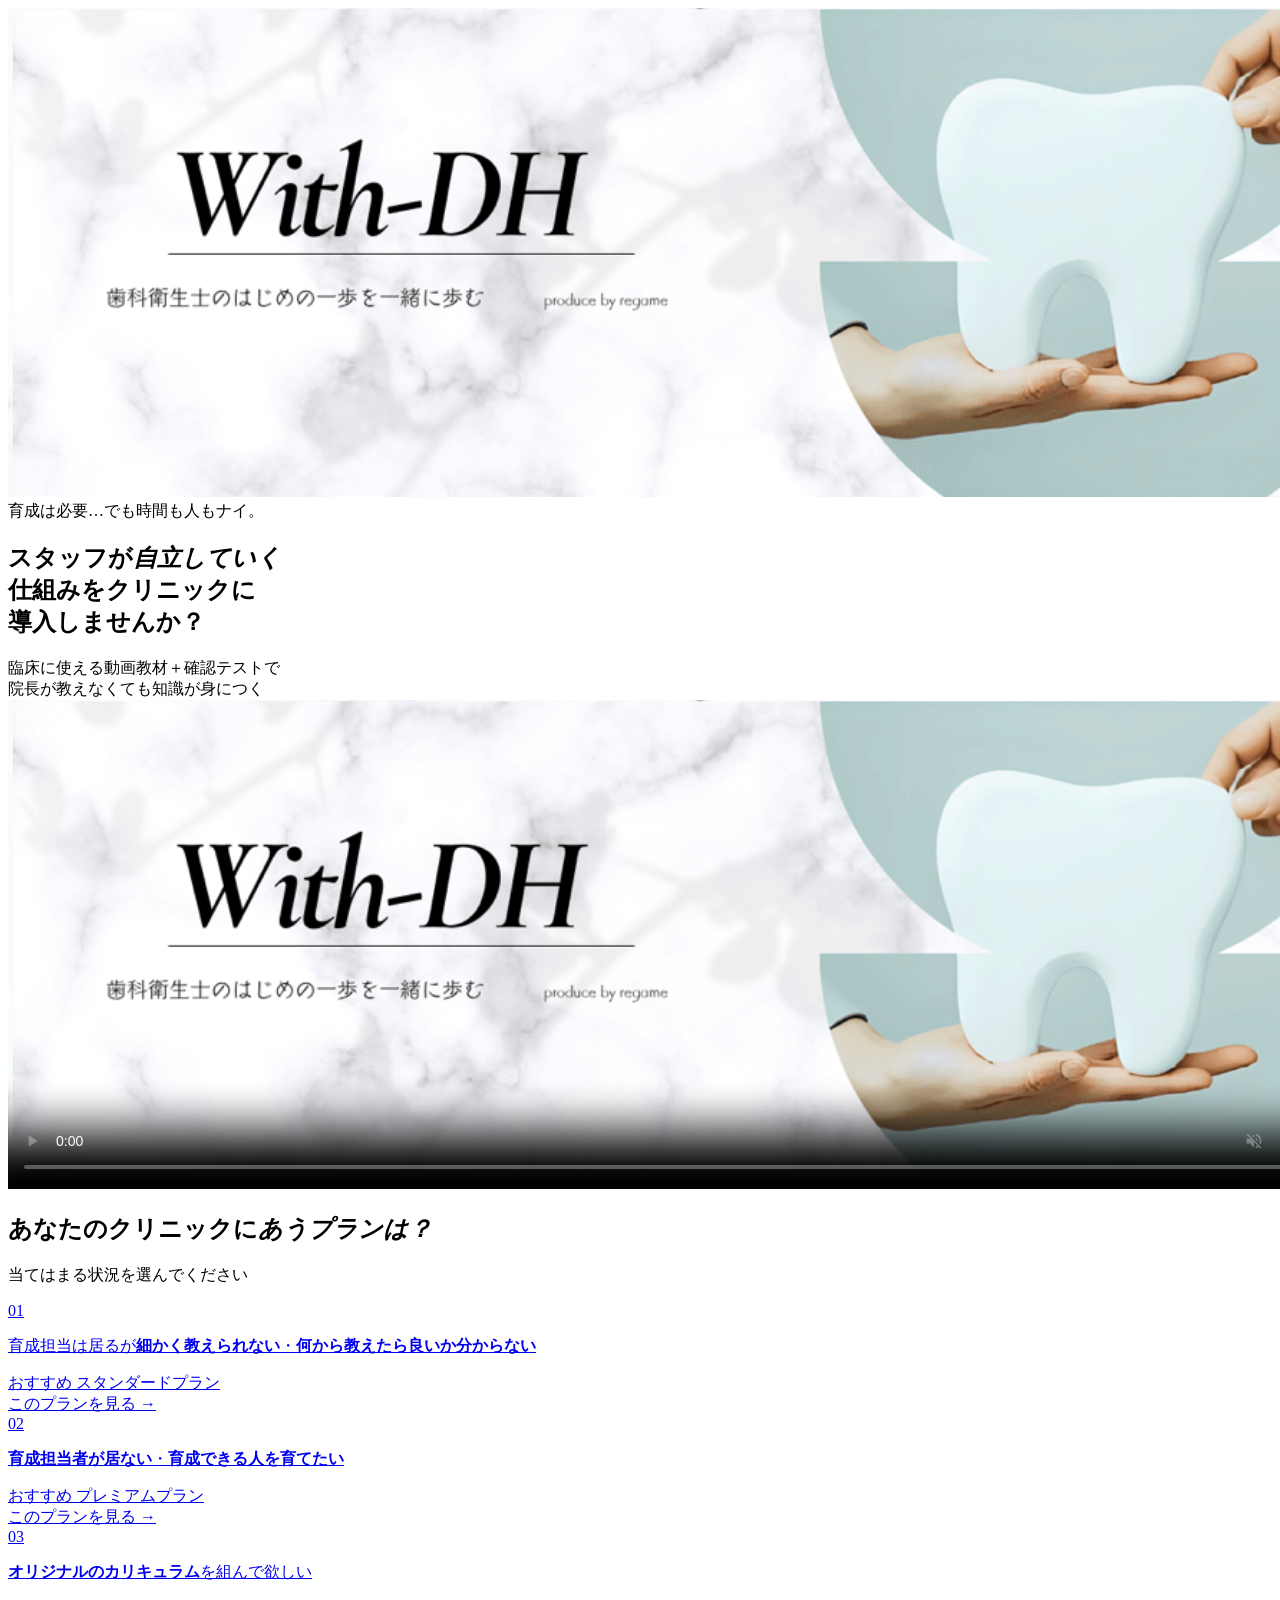
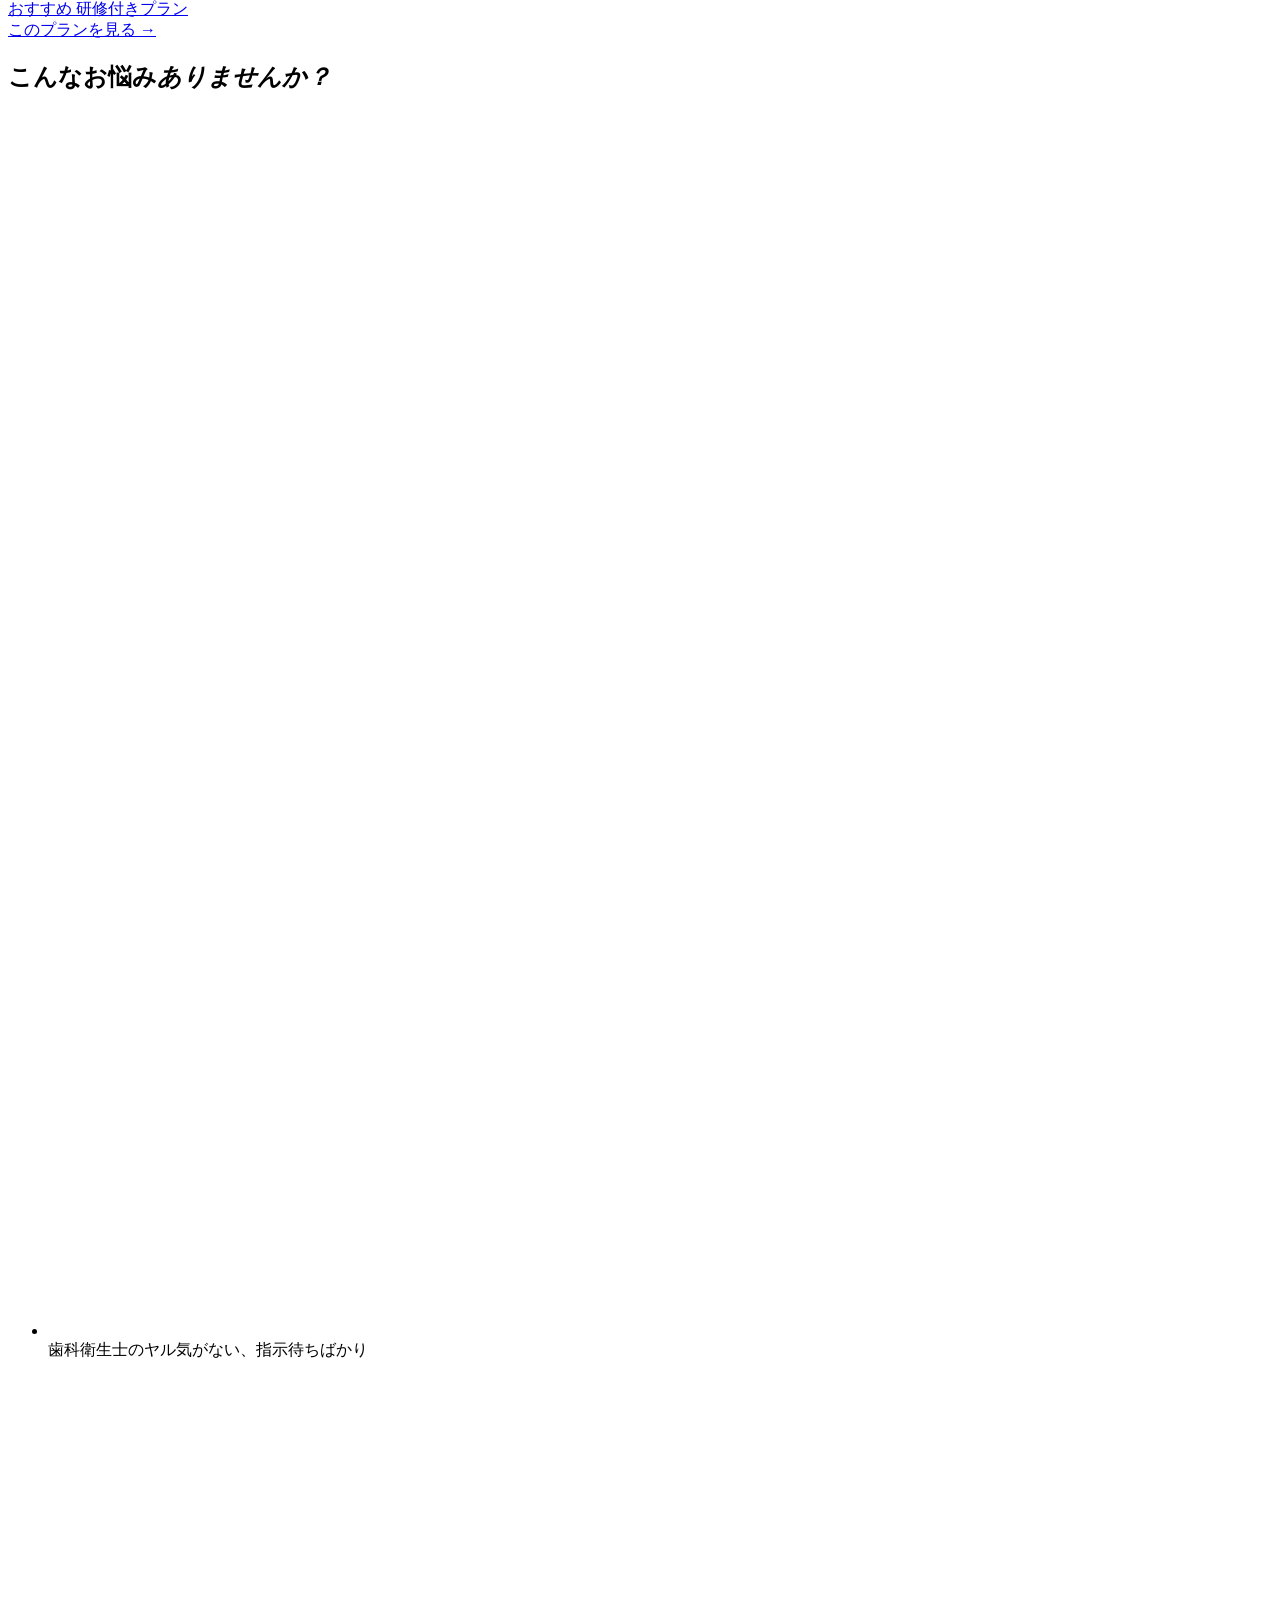
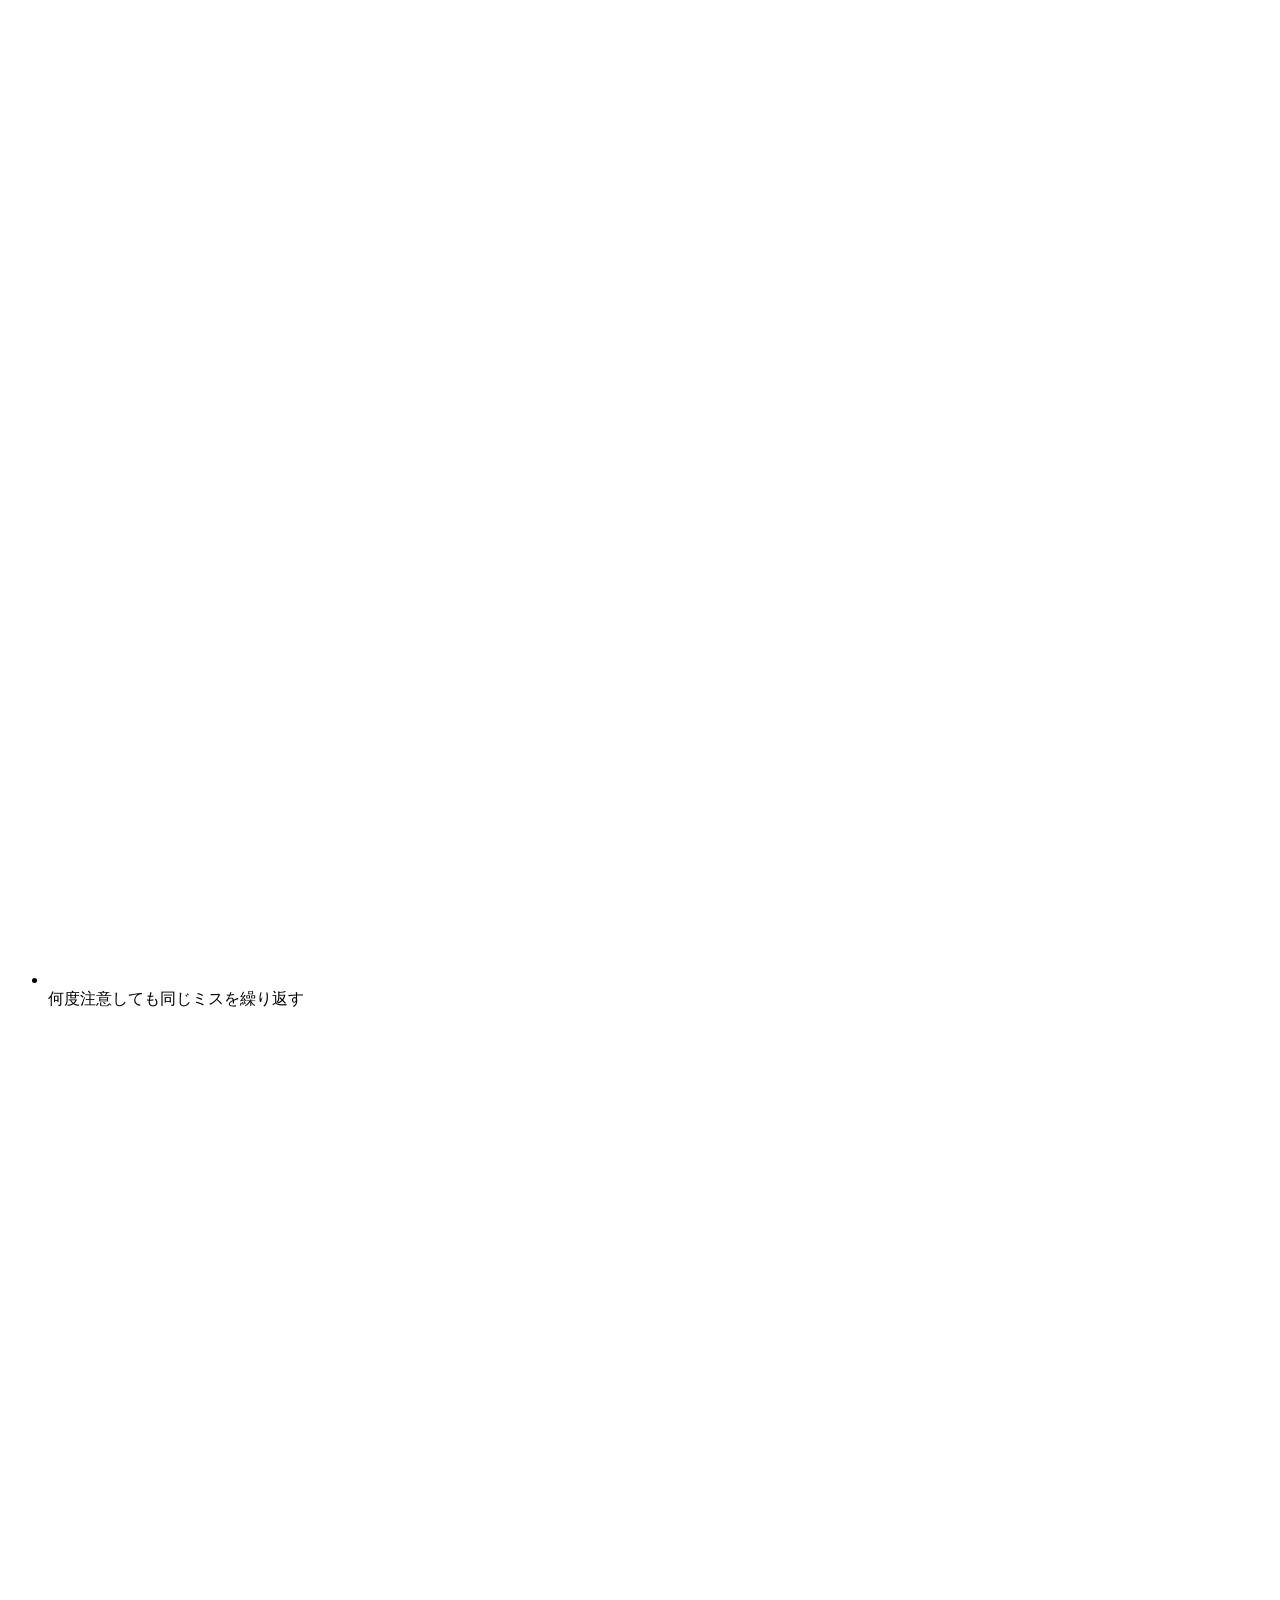
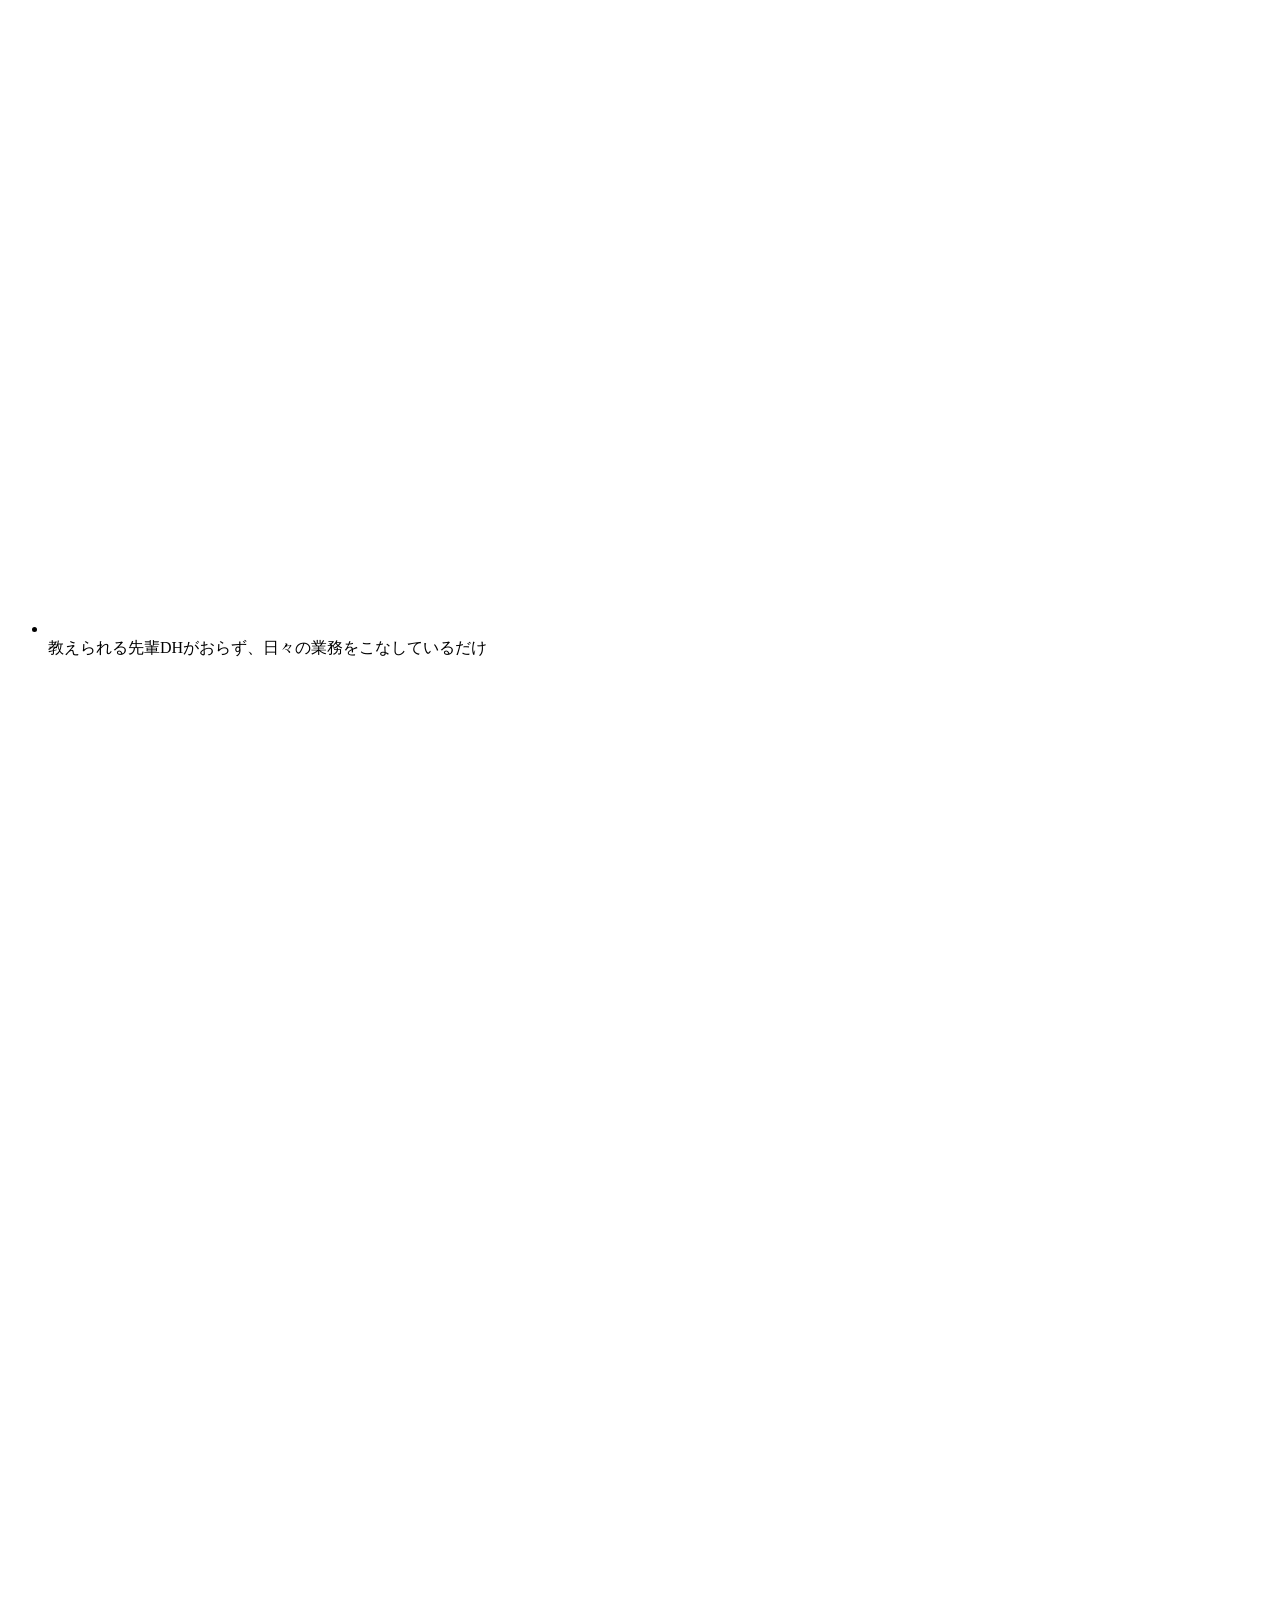
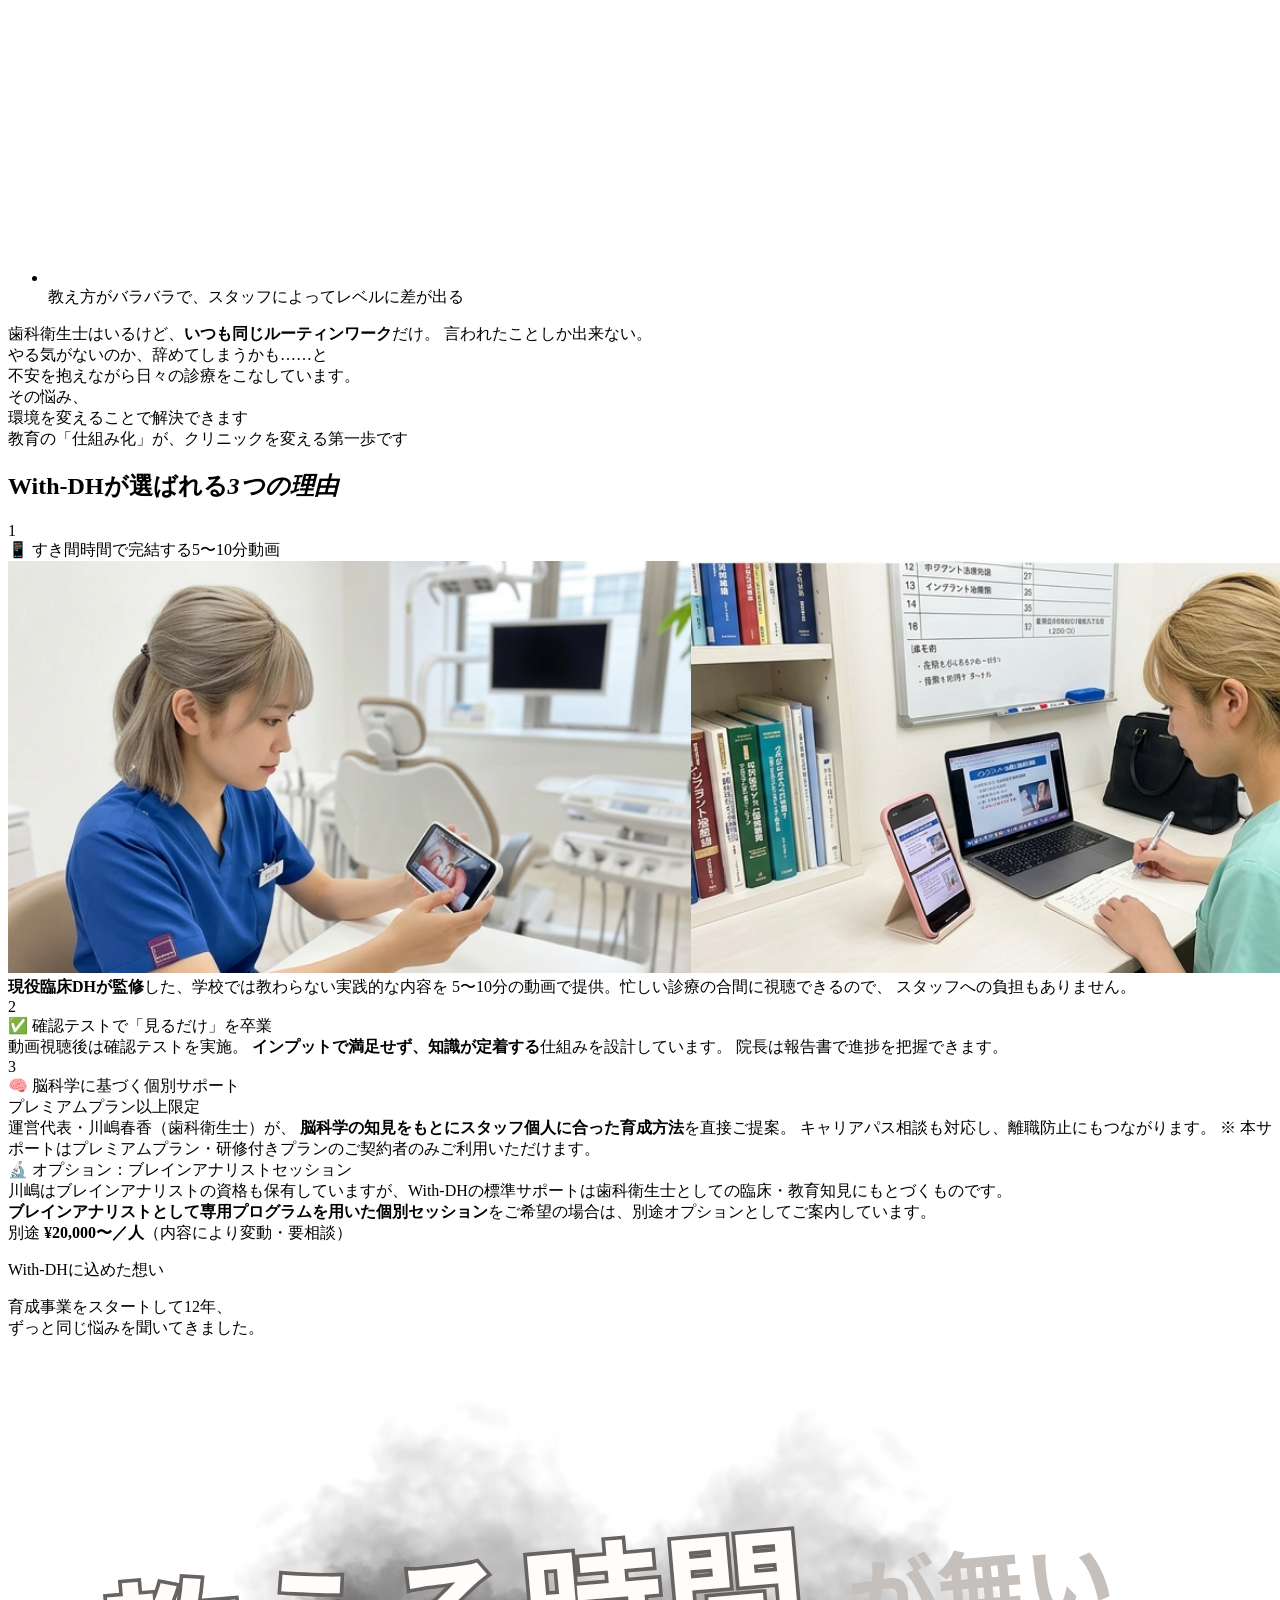
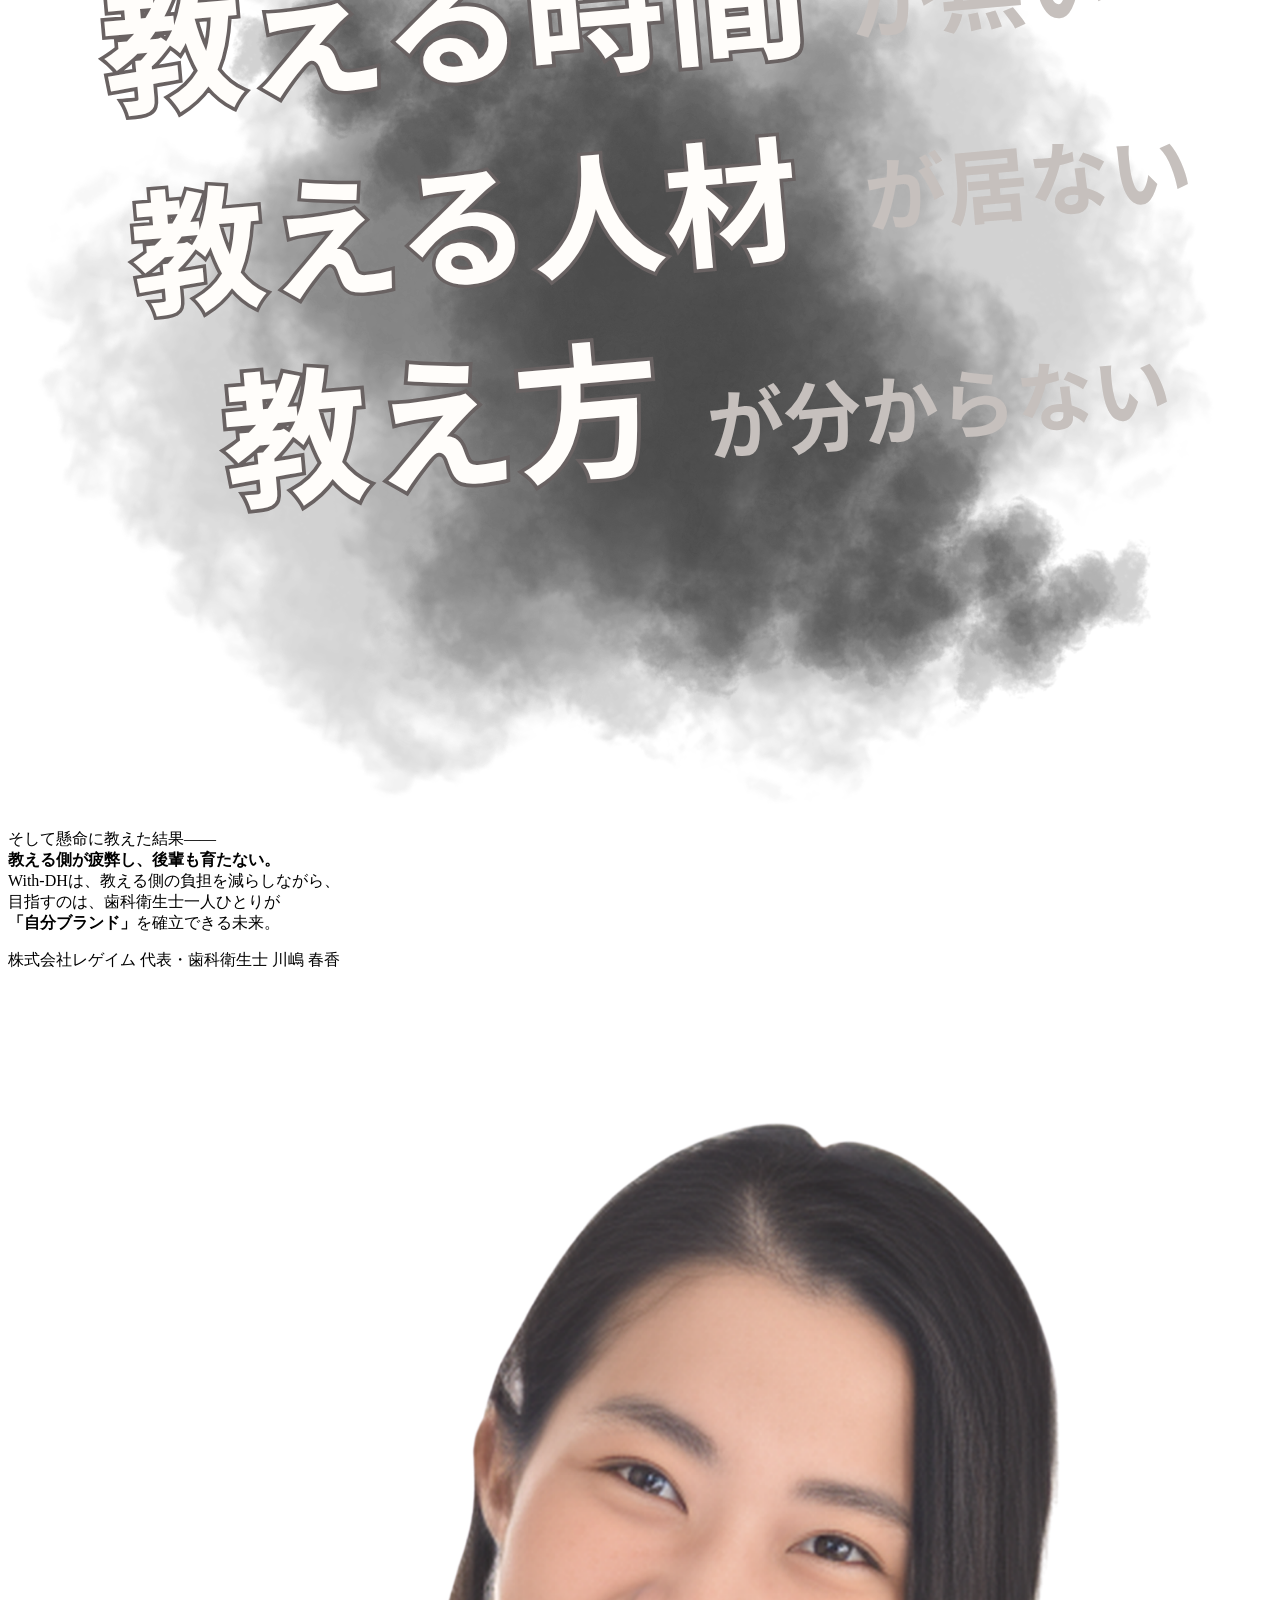
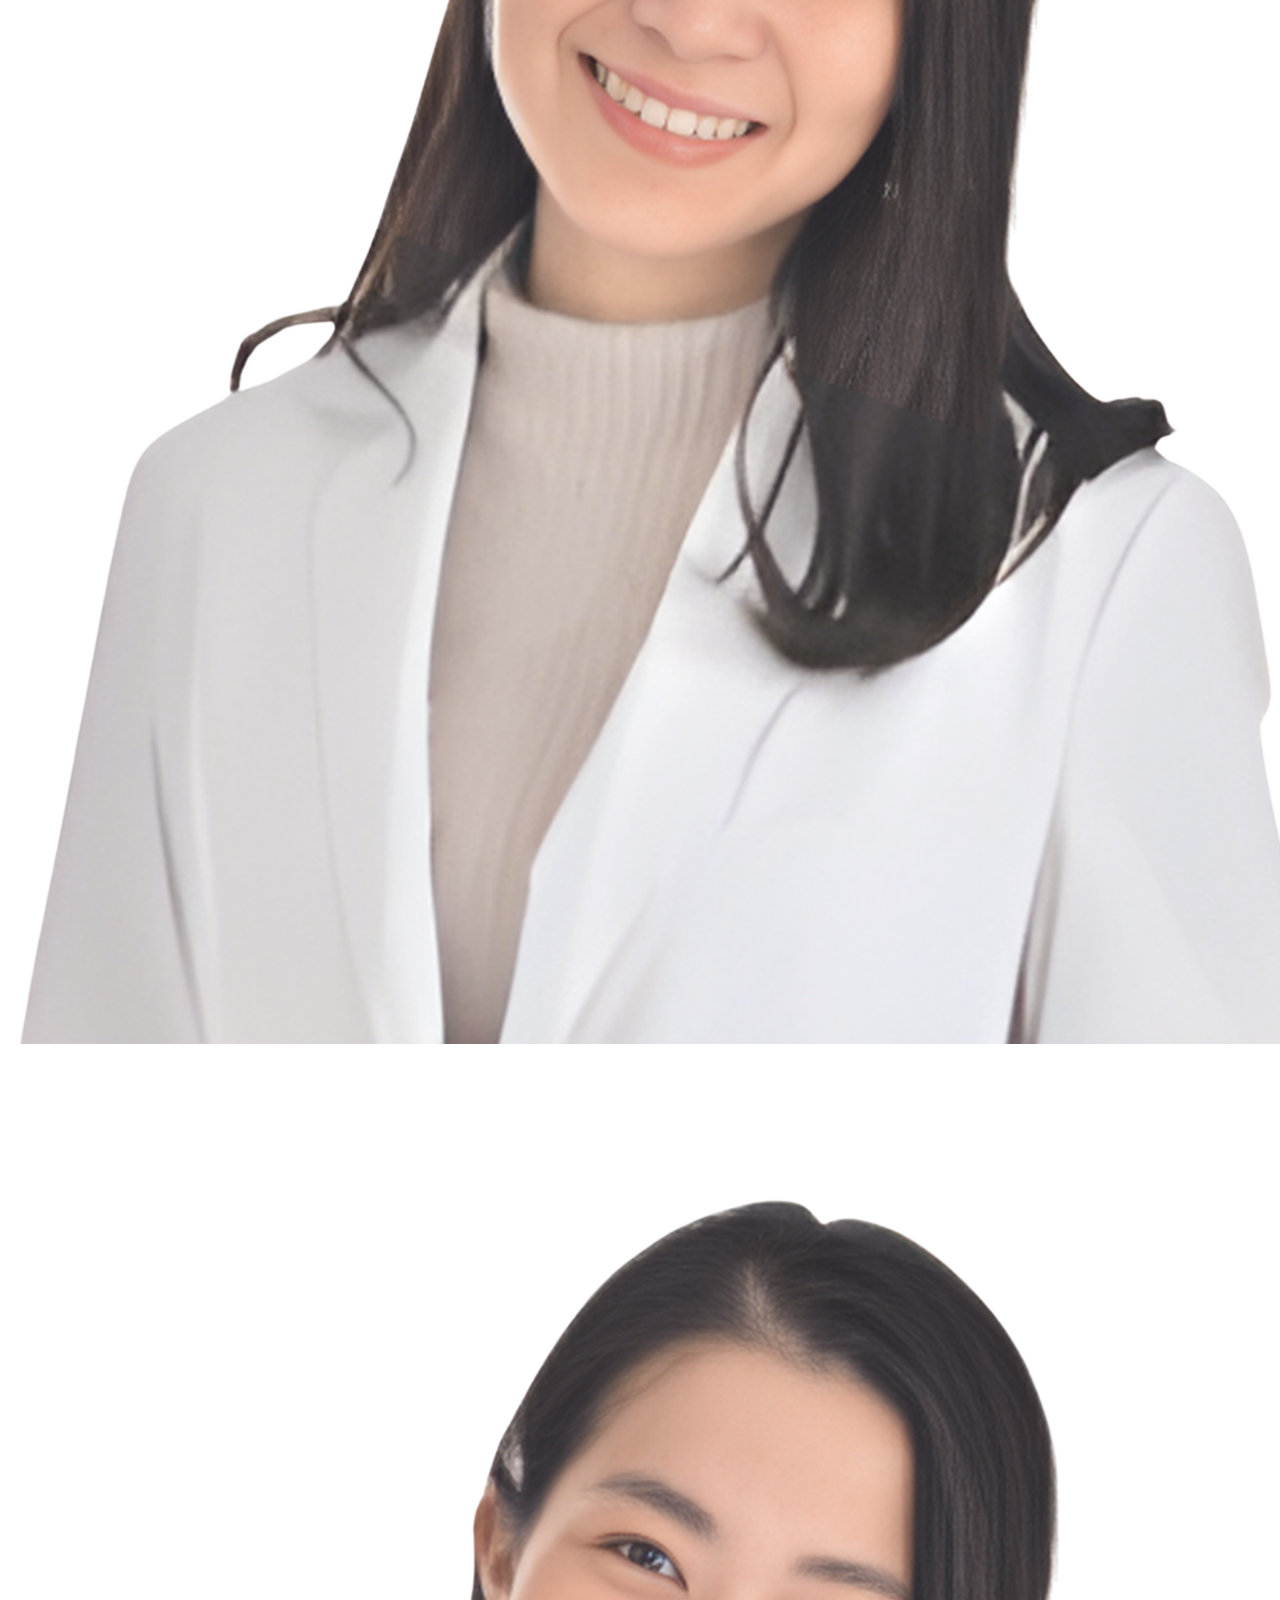
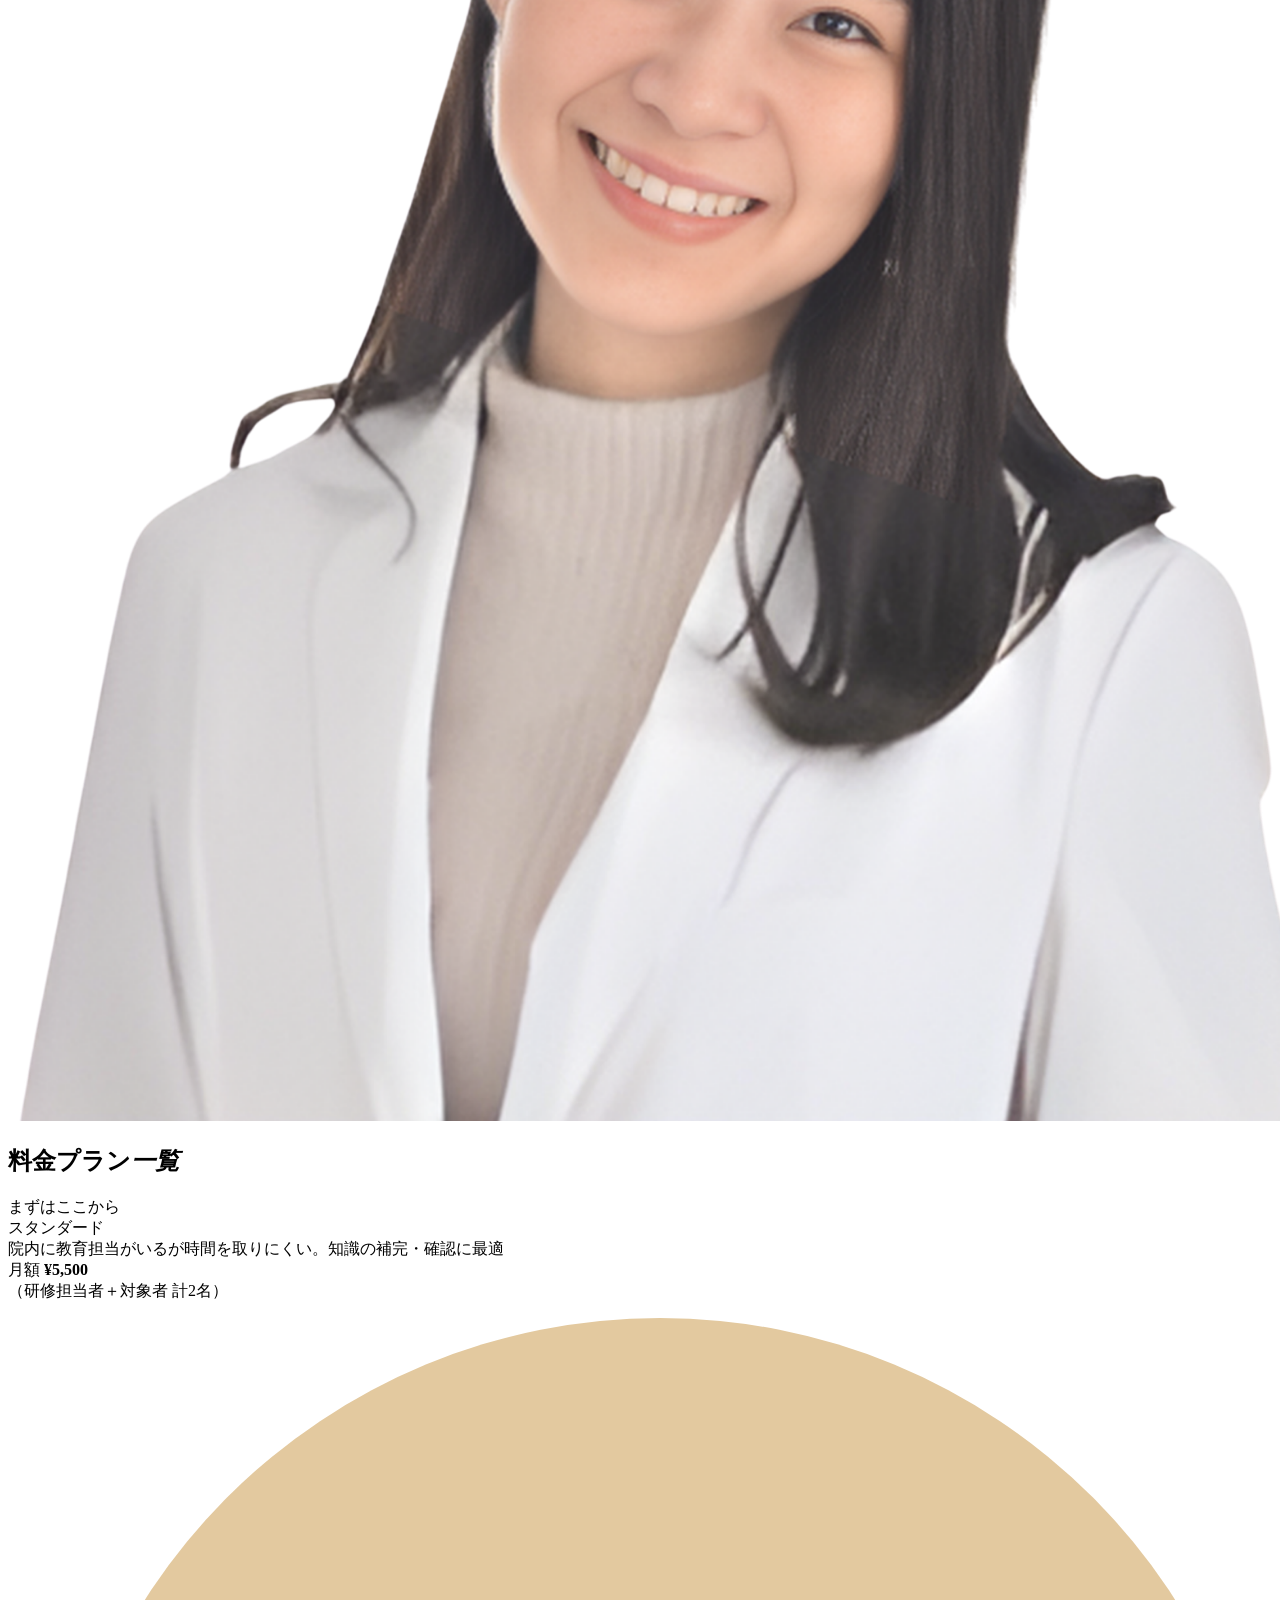
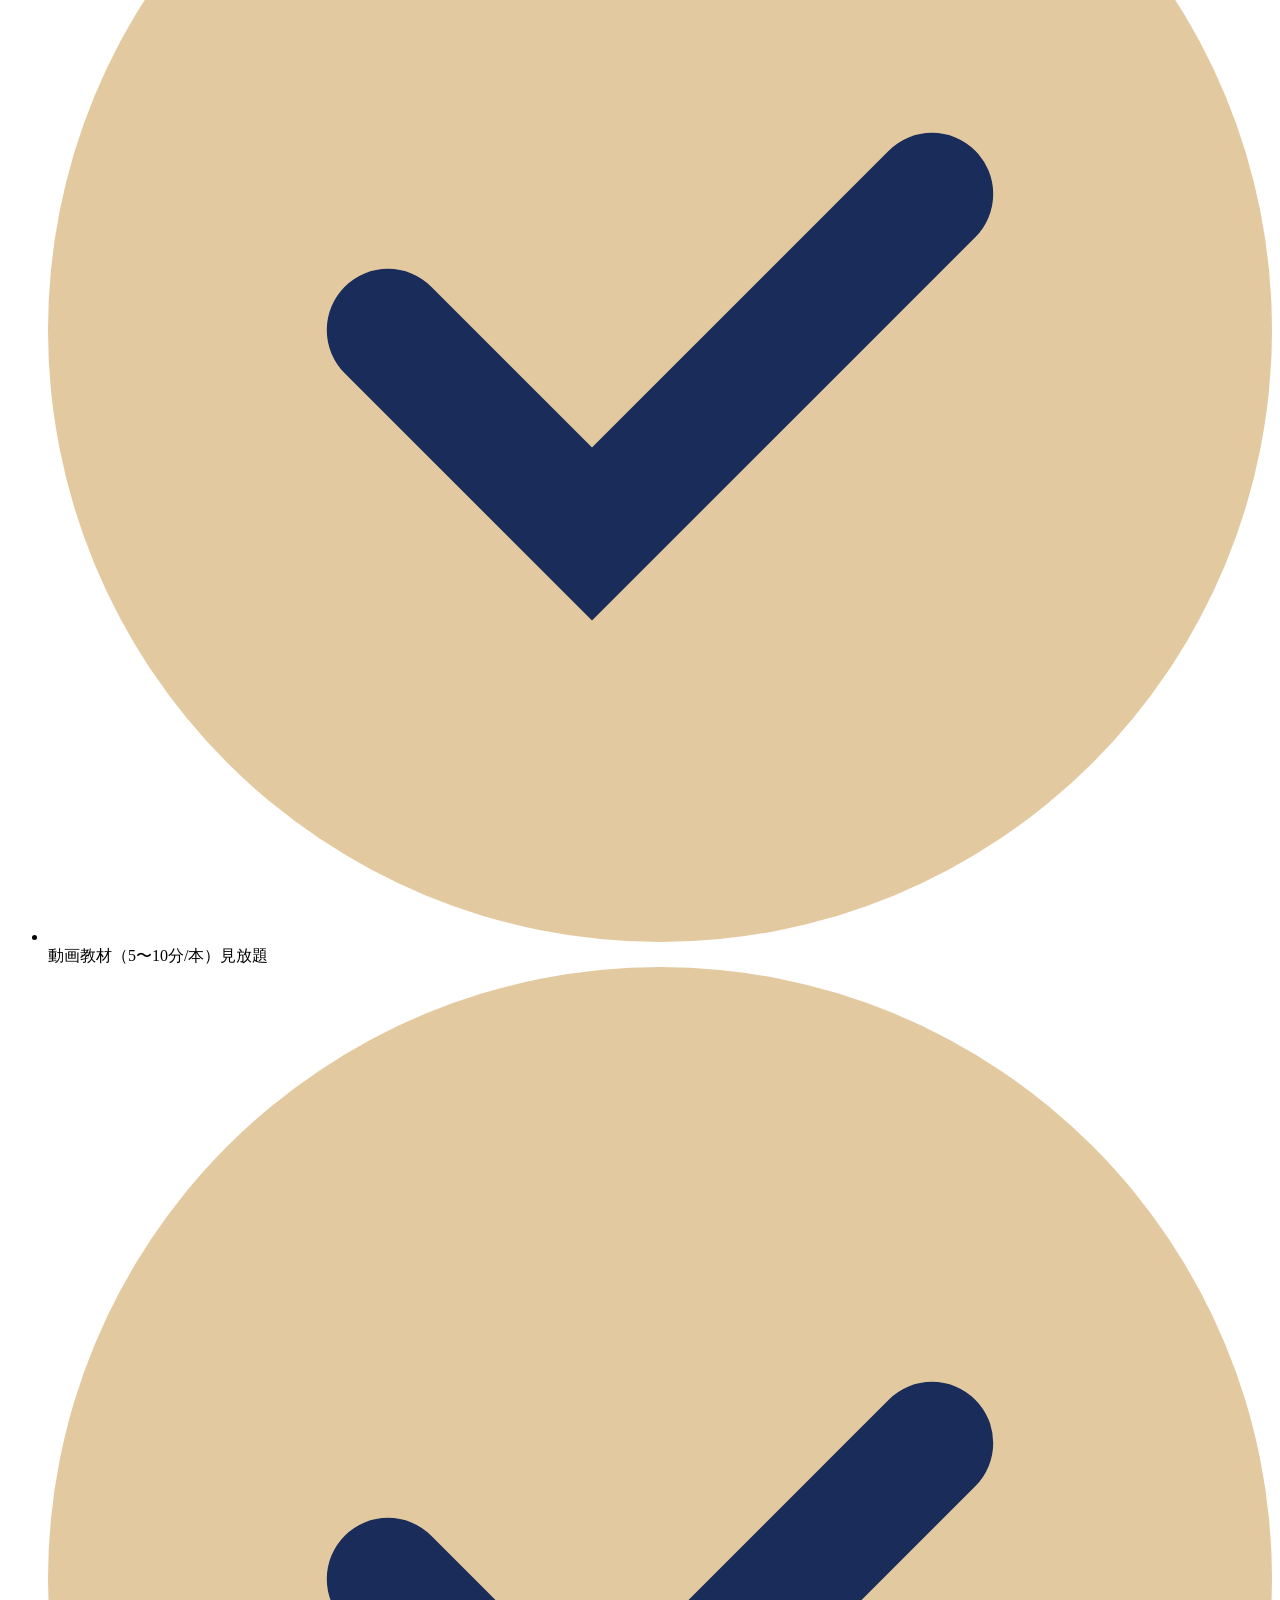
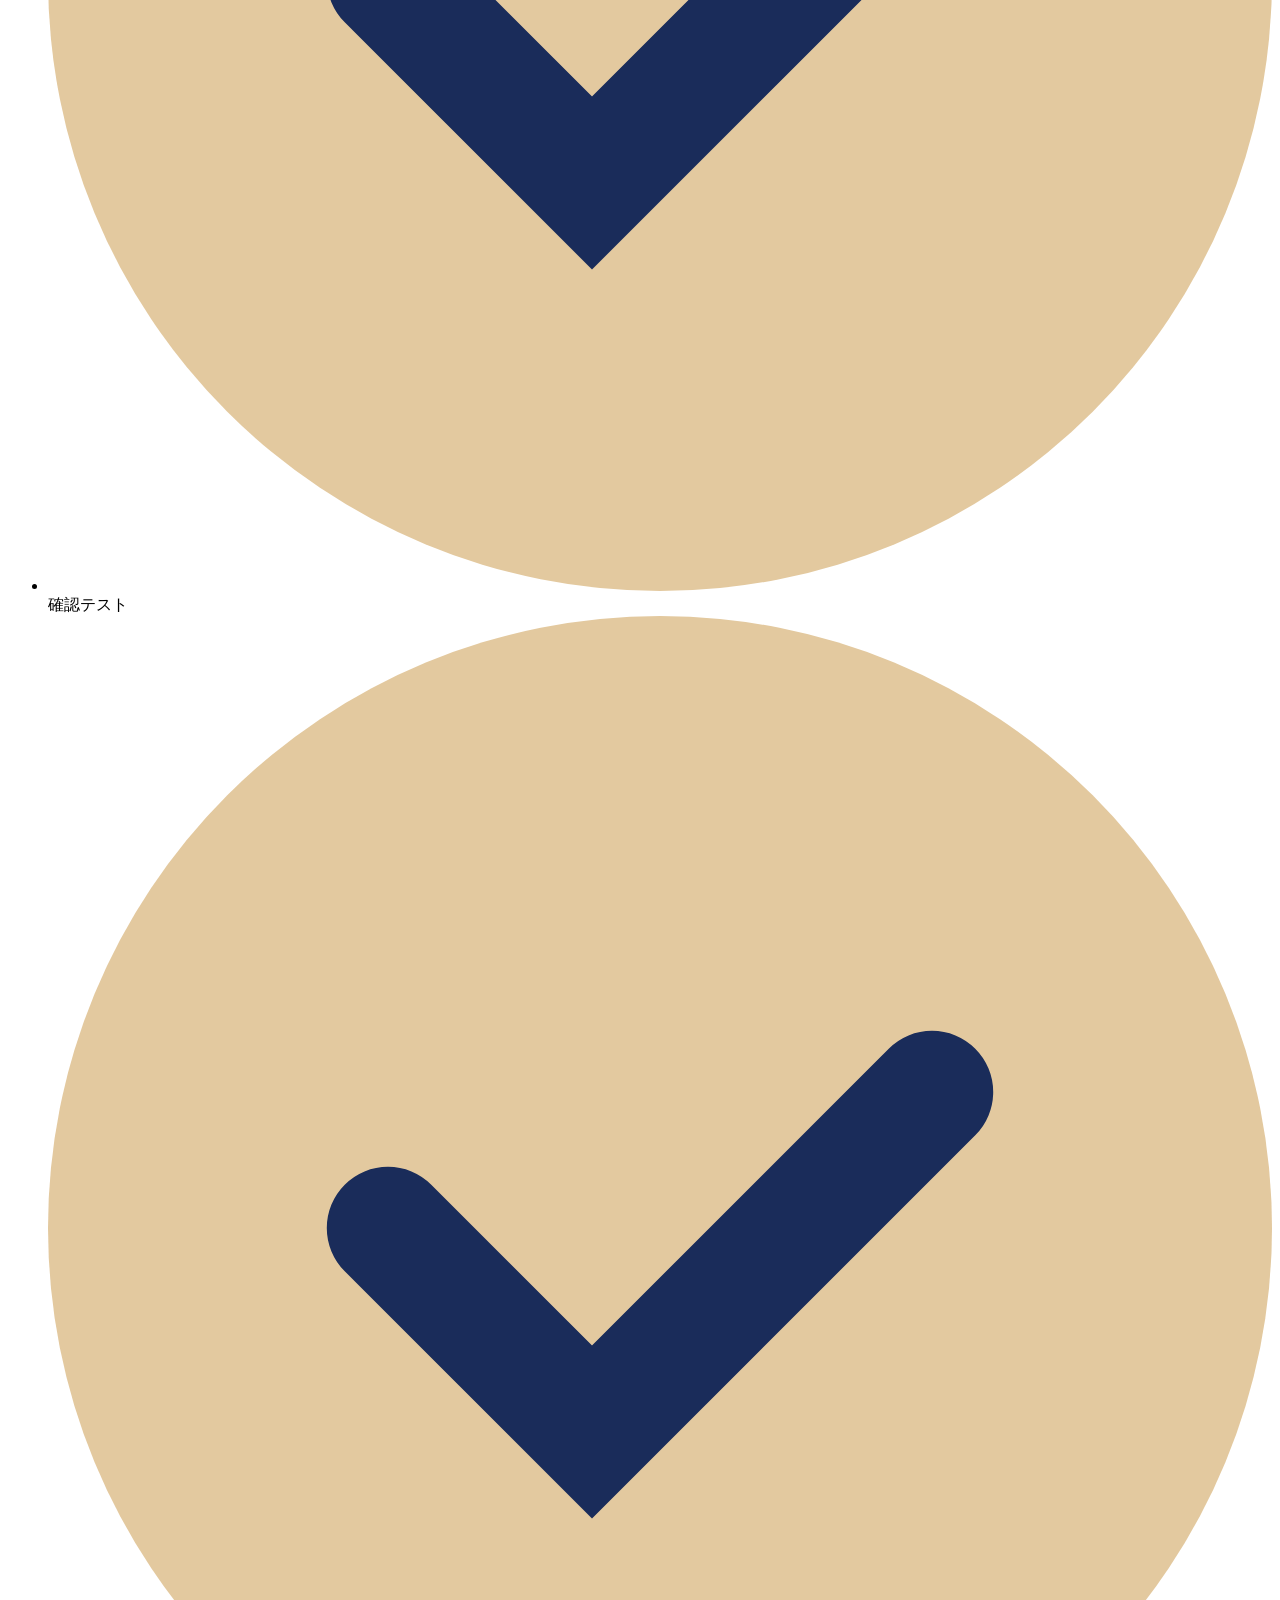
==== index.html @ ddea344f "Add files via upload" ====
<!DOCTYPE html>
<html lang="ja">
<head>
  <meta charset="UTF-8">
  <meta name="viewport" content="width=device-width, initial-scale=1.0">
  <meta name="description" content="歯科衛生士の院内教育を仕組み化するサービス With-DH。動画教材＋確認テストで、院長が教えなくてもスタッフが自分で育つ環境をつくります。">
  <title>With-DH｜歯科衛生士の教育を仕組み化する</title>
  <link rel="stylesheet" href="./style.css">
  <link rel="preconnect" href="https://fonts.googleapis.com">
  <link rel="preconnect" href="https://fonts.gstatic.com" crossorigin>
  <link href="https://fonts.googleapis.com/css2?family=Noto+Sans+JP:wght@400;500;700;900&display=swap" rel="stylesheet">
</head>
<body>

<div class="wrap">

  <!-- =====================================
       HERO
  ===================================== -->
  <section class="hero">
    <img
      src="./images/with-dh.main.png"
      alt="With-DH メインビジュアル"
      class="hero-mainimg"
    >
    <div class="hero-catch">育成は必要…でも時間も人もナイ。</div>
    <h1 class="hero-h1">
      スタッフが<em>自立していく</em><br>
      仕組みをクリニックに<br>
      導入しませんか？
    </h1>
    <div class="hero-sub">
      臨床に使える動画教材＋確認テストで<br>
      院長が教えなくても知識が身につく
    </div>
  </section>


  <!-- =====================================
       VIDEO SECTION（ヒーロー直下）
  ===================================== -->
  <div class="video-section">
    <!-- ① 自社ホスト動画 -->
    <div class="video-wrapper">
      <video
        controls
        autoplay
        muted
        playsinline
        preload="auto"
        poster="./images/with-dh.main.png"
      >
        <source src="./videos/withdh.lp.MP4" type="video/mp4">
        お使いのブラウザは動画再生に対応していません。
      </video>
    </div>
    <!-- YouTube使用時はこちらをコメント解除 -->
    <!--
    <div class="video-wrapper">
      <div class="video-embed">
        <iframe src="https://www.youtube.com/embed/YOUR_VIDEO_ID?rel=0&modestbranding=1" title="With-DH 紹介動画" allow="accelerometer; autoplay; clipboard-write; encrypted-media; gyroscope; picture-in-picture" allowfullscreen></iframe>
      </div>
    </div>
    -->
  </div>

  <!-- =====================================
       DIAGNOSIS（あなたにあうプランは？）
  ===================================== -->
  <section class="diagnosis">
    <h2 class="diagnosis-title">あなたのクリニックに<em>あうプランは？</em></h2>
    <p class="diagnosis-lead">当てはまる状況を選んでください</p>

    <div class="diagnosis-cards">

      <a href="#plan-standard" class="diagnosis-card fade-in-card">
        <div class="diagnosis-num">01</div>
        <div class="diagnosis-body">
          <p class="diagnosis-text">育成担当は居るが<strong>細かく教えられない</strong>・<strong>何から教えたら良いか分からない</strong></p>
          <div class="diagnosis-plan">
            <span class="diagnosis-plan-label">おすすめ</span>
            <span class="diagnosis-plan-name">スタンダードプラン</span>
          </div>
          <div class="diagnosis-arrow">このプランを見る →</div>
        </div>
      </a>

      <a href="#plan-premium" class="diagnosis-card fade-in-card">
        <div class="diagnosis-num">02</div>
        <div class="diagnosis-body">
          <p class="diagnosis-text"><strong>育成担当者が居ない</strong>・<strong>育成できる人を育てたい</strong></p>
          <div class="diagnosis-plan">
            <span class="diagnosis-plan-label">おすすめ</span>
            <span class="diagnosis-plan-name">プレミアムプラン</span>
          </div>
          <div class="diagnosis-arrow">このプランを見る →</div>
        </div>
      </a>

      <a href="#plan-training" class="diagnosis-card fade-in-card">
        <div class="diagnosis-num">03</div>
        <div class="diagnosis-body">
          <p class="diagnosis-text"><strong>オリジナルのカリキュラム</strong>を組んで欲しい</p>
          <div class="diagnosis-plan">
            <span class="diagnosis-plan-label">おすすめ</span>
            <span class="diagnosis-plan-name">研修付きプラン</span>
          </div>
          <div class="diagnosis-arrow">このプランを見る →</div>
        </div>
      </a>

    </div>
  </section>

  <!-- =====================================
       PROBLEM
       【備考】背景画像 haikei.png は .pain-bg で管理
       透過度変更 → style.css の .pain-bg { opacity: } を編集
  ===================================== -->
  <section class="pain">
    <div class="pain-bg"></div>
    <div class="pain-inner">
      <h2 class="section-title">こんなお悩み<em>ありませんか？</em></h2>

      <ul class="pain-list">
        <li class="pain-item">
          <span class="pain-icon">
            <svg viewBox="0 0 10 10" fill="none">
              <path d="M2 5l2 2 4-4" stroke="#fff" stroke-width="1.5" stroke-linecap="round"/>
            </svg>
          </span>
          <span class="pain-text">歯科衛生士のヤル気がない、指示待ちばかり</span>
        </li>
        <li class="pain-item">
          <span class="pain-icon">
            <svg viewBox="0 0 10 10" fill="none">
              <path d="M2 5l2 2 4-4" stroke="#fff" stroke-width="1.5" stroke-linecap="round"/>
            </svg>
          </span>
          <span class="pain-text">何度注意しても同じミスを繰り返す</span>
        </li>
        <li class="pain-item">
          <span class="pain-icon">
            <svg viewBox="0 0 10 10" fill="none">
              <path d="M2 5l2 2 4-4" stroke="#fff" stroke-width="1.5" stroke-linecap="round"/>
            </svg>
          </span>
          <span class="pain-text">教えられる先輩DHがおらず、日々の業務をこなしているだけ</span>
        </li>
        <li class="pain-item">
          <span class="pain-icon">
            <svg viewBox="0 0 10 10" fill="none">
              <path d="M2 5l2 2 4-4" stroke="#fff" stroke-width="1.5" stroke-linecap="round"/>
            </svg>
          </span>
          <span class="pain-text">教え方がバラバラで、スタッフによってレベルに差が出る</span>
        </li>
      </ul>

      <div class="voice-box">
        <div class="voice-text">
          歯科衛生士はいるけど、<strong>いつも同じルーティンワーク</strong>だけ。
          言われたことしか出来ない。<br>
          やる気がないのか、辞めてしまうかも……と<br>
          不安を抱えながら日々の診療をこなしています。
        </div>
      </div>
    </div><!-- /pain-inner -->
  </section>

  <!-- =====================================
       BRIDGE
  ===================================== -->
  <section class="bridge">
    <div class="bridge-text">
      その悩み、<br>
      環境を変えることで解決できます
    </div>
    <div class="bridge-sub">教育の「仕組み化」が、クリニックを変える第一歩です</div>
  </section>

  <!-- =====================================
       SOLUTION
  ===================================== -->
  <section class="solution">
    <h2 class="section-title">With-DHが選ばれる<em>3つの理由</em></h2>

    <div class="feature-grid">
      <div class="feature-card">
        <div class="feature-num">1</div>
        <div class="feature-title">📱 すき間時間で完結する5〜10分動画</div>
        <img
          src="./images/usingimage.png"
          alt="歯科衛生士が動画教材を視聴しているイメージ"
          class="feature-img"
        >
        <div class="feature-desc">
          <strong>現役臨床DHが監修</strong>した、学校では教わらない実践的な内容を
          5〜10分の動画で提供。忙しい診療の合間に視聴できるので、
          スタッフへの負担もありません。
        </div>
      </div>

      <div class="feature-card">
        <div class="feature-num">2</div>
        <div class="feature-title">✅ 確認テストで「見るだけ」を卒業</div>
        <div class="feature-desc">
          動画視聴後は確認テストを実施。
          <strong>インプットで満足せず、知識が定着する</strong>仕組みを設計しています。
          院長は報告書で進捗を把握できます。
        </div>
      </div>

      <div class="feature-card">
        <div class="feature-num">3</div>
        <div class="feature-title">🧠 脳科学に基づく個別サポート</div>
        <!-- プレミアム限定バッジ：style.css の .plan-badge で管理 -->
        <span class="plan-badge">プレミアムプラン以上限定</span>
        <div class="feature-desc">
          運営代表・川嶋春香（歯科衛生士）が、
          <strong>脳科学の知見をもとにスタッフ個人に合った育成方法</strong>を直接ご提案。
          キャリアパス相談も対応し、離職防止にもつながります。
          <span class="feature-note">
            ※ 本サポートはプレミアムプラン・研修付きプランのご契約者のみご利用いただけます。
          </span>
        </div>
        <div class="brain-analyst-box">
          <div class="brain-analyst-label">🔬 オプション：ブレインアナリストセッション</div>
          <div class="brain-analyst-desc">
            川嶋はブレインアナリストの資格も保有していますが、With-DHの標準サポートは歯科衛生士としての臨床・教育知見にもとづくものです。<br>
            <strong>ブレインアナリストとして専用プログラムを用いた個別セッション</strong>をご希望の場合は、別途オプションとしてご案内しています。
          </div>
          <div class="brain-analyst-price">別途 <strong>¥20,000〜／人</strong>（内容により変動・要相談）</div>
        </div>
      </div>
    </div>
  </section>

  <!-- =====================================
       MESSAGE（川嶋の想い）― SOLUTIONの直下
  ===================================== -->
  <section class="message">

    <!-- デスクトップ：2カラムラッパー -->
    <div class="message-layout">

      <!-- 左カラム：テキスト＋brush -->
      <div class="message-left">

        <!-- タイトル・リード -->
        <div class="message-content">
          <p class="message-heading">With-DHに込めた想い</p>
          <p class="message-lead">
            育成事業をスタートして12年、<br>
            ずっと同じ悩みを聞いてきました。
          </p>
        </div>

        <!-- ブラシ画像 -->
        <div class="message-brush-block">
          <img src="./images/brush.png" alt="教える時間が無い 教える人材が居ない 教え方が分からない" class="brush-img">
        </div>

        <!-- 本文 -->
        <div class="message-body">
          <p class="message-body-text">
            そして懸命に教えた結果——<br>
            <strong>教える側が疲弊し、後輩も育たない。</strong><br>
            With-DHは、教える側の負担を減らしながら、<br>
            目指すのは、歯科衛生士一人ひとりが<br>
            <strong>「自分ブランド」</strong>を確立できる未来。
          </p>
          <!-- 署名ライン：写真より前面（z-index:10） -->
          <div class="message-sig-line"></div>
          <div class="message-sig">
            <span class="message-sig-role">株式会社レゲイム 代表・歯科衛生士</span>
            <span class="message-sig-name">川嶋 春香</span>
          </div>
        </div>

      </div><!-- /message-left -->

      <!-- 右カラム：川嶋写真（デスクトップのみ表示） -->
      <div class="message-right">
        <img src="./images/kawashima.png" alt="川嶋春香" class="message-photo-desktop">
      </div>

    </div><!-- /message-layout -->

    <!-- スマホ用：川嶋写真（絶対配置・スマホのみ） -->
    <div class="message-photo-wrap">
      <img src="./images/kawashima.png" alt="川嶋春香" class="message-photo">
    </div>

  </section>

  <!-- =====================================
       PLANS
  ===================================== -->
  <section class="plans">
    <h2 class="section-title">料金プラン<em>一覧</em></h2>

    <div class="plan-cards">

      <!-- STANDARD -->
      <div class="plan-card light" id="plan-standard">
        <div class="plan-header">
          <div class="plan-rec">まずはここから</div>
          <div class="plan-name">スタンダード</div>
          <div class="plan-tagline">院内に教育担当がいるが時間を取りにくい。知識の補完・確認に最適</div>
          <div class="plan-price">月額 <strong>¥5,500</strong><br>（研修担当者＋対象者 計2名）</div>
        </div>
        <div class="plan-body">
          <ul class="plan-features">
            <li class="plan-feature">
              <svg class="check" viewBox="0 0 18 18">
                <circle cx="9" cy="9" r="9" fill="#E3C99F"/>
                <path d="M5 9l3 3 5-5" stroke="#1A2C5A" stroke-width="1.8" fill="none" stroke-linecap="round"/>
              </svg>
              動画教材（5〜10分/本）見放題
            </li>
            <li class="plan-feature">
              <svg class="check" viewBox="0 0 18 18">
                <circle cx="9" cy="9" r="9" fill="#E3C99F"/>
                <path d="M5 9l3 3 5-5" stroke="#1A2C5A" stroke-width="1.8" fill="none" stroke-linecap="round"/>
              </svg>
              確認テスト
            </li>
            <li class="plan-feature">
              <svg class="check" viewBox="0 0 18 18">
                <circle cx="9" cy="9" r="9" fill="#E3C99F"/>
                <path d="M5 9l3 3 5-5" stroke="#1A2C5A" stroke-width="1.8" fill="none" stroke-linecap="round"/>
              </svg>
              院長向け進捗報告書
            </li>
          </ul>
          <div class="add-price">スタッフ追加：<strong>+¥2,200/人</strong>（いつでも追加可能）</div>
        </div>
      </div>

      <!-- PREMIUM -->
      <div class="plan-card premium" id="plan-premium">
        <div class="plan-header">
          <div class="plan-rec">人気プラン</div>
          <div class="plan-name">プレミアム</div>
          <div class="plan-tagline">院内に教育係が居ない医院にオススメ。メンター面談でスタッフの成長を直接サポート</div>
          <div class="plan-price">月額 <strong>¥39,000</strong><br>（研修対象者 1名）</div>
        </div>
        <div class="plan-body">
          <ul class="plan-features">
            <li class="plan-feature">
              <svg class="check" viewBox="0 0 18 18">
                <circle cx="9" cy="9" r="9" fill="#1A2C5A"/>
                <path d="M5 9l3 3 5-5" stroke="#E3C99F" stroke-width="1.8" fill="none" stroke-linecap="round"/>
              </svg>
              スタンダードの内容すべて
            </li>
            <li class="plan-feature">
              <svg class="check" viewBox="0 0 18 18">
                <circle cx="9" cy="9" r="9" fill="#1A2C5A"/>
                <path d="M5 9l3 3 5-5" stroke="#E3C99F" stroke-width="1.8" fill="none" stroke-linecap="round"/>
              </svg>
              個別メンター面談（60分/月）
            </li>
            <li class="plan-feature">
              <svg class="check" viewBox="0 0 18 18">
                <circle cx="9" cy="9" r="9" fill="#1A2C5A"/>
                <path d="M5 9l3 3 5-5" stroke="#E3C99F" stroke-width="1.8" fill="none" stroke-linecap="round"/>
              </svg>
              脳科学に基づく教育法の提案
            </li>
            <li class="plan-feature">
              <svg class="check" viewBox="0 0 18 18">
                <circle cx="9" cy="9" r="9" fill="#1A2C5A"/>
                <path d="M5 9l3 3 5-5" stroke="#E3C99F" stroke-width="1.8" fill="none" stroke-linecap="round"/>
              </svg>
              キャリアパス相談
            </li>
          </ul>
          <div class="add-price">スタッフ追加：<strong>+¥3,300/人</strong></div>
        </div>
      </div>

      <!-- TRAINING -->
      <div class="plan-card training" id="plan-training">
        <div class="plan-header">
          <div class="plan-rec">本格導入</div>
          <div class="plan-name">研修付き</div>
          <div class="plan-price">¥<strong>220,000</strong>〜<br>（内容・人数により変動）</div>
        </div>
        <div class="plan-body">
          <ul class="plan-features">
            <li class="plan-feature">
              <svg class="check" viewBox="0 0 18 18">
                <circle cx="9" cy="9" r="9" fill="#1A2C5A"/>
                <path d="M5 9l3 3 5-5" stroke="#E3C99F" stroke-width="1.8" fill="none" stroke-linecap="round"/>
              </svg>
              プレミアムの内容すべて
            </li>
            <li class="plan-feature">
              <svg class="check" viewBox="0 0 18 18">
                <circle cx="9" cy="9" r="9" fill="#1A2C5A"/>
                <path d="M5 9l3 3 5-5" stroke="#E3C99F" stroke-width="1.8" fill="none" stroke-linecap="round"/>
              </svg>
              クリニック専用カリキュラム作成
            </li>
            <li class="plan-feature">
              <svg class="check" viewBox="0 0 18 18">
                <circle cx="9" cy="9" r="9" fill="#1A2C5A"/>
                <path d="M5 9l3 3 5-5" stroke="#E3C99F" stroke-width="1.8" fill="none" stroke-linecap="round"/>
              </svg>
              実技指導（訪問対応）
            </li>
          </ul>
          <div class="add-price">内容・人数によりお見積もり。まずはご相談ください。</div>
        </div>
      </div>

    </div>
  </section>

  <!-- =====================================
       LECTURERS
  ===================================== -->
  <section class="lecturers">
    <h2 class="section-title">教材をつくる<em>講師陣</em></h2>

    <img
      src="./images/teachers.png"
      alt="With-DH 講師陣"
      class="lecturers-img"
    >

    <div class="lecturers-body">
      <div class="lecturers-lead">
        現場の「今日から使える知識」だけを厳選。<br>
        認定資格をもつ現役DHたちが教材を作っています。
      </div>
      <div class="lecturers-text">
        With-DHの動画教材は、<strong>顎咬合学会認定歯科衛生士</strong>をはじめ、
        それぞれの専門領域で日々臨床に携わる歯科衛生士たちが制作に参加しています。<br><br>
        「学校で習ったことと現場が違う」「教科書には載っていない」——そんなギャップを埋めるために、
        <strong>毎日の診療にすぐ活かせる内容だけに厳選</strong>して動画を作成しました。<br><br>
        資格・経験・現場感。その三つを兼ね備えた講師陣だからこそ、
        スタッフが「これ、明日使える！」と感じられる教材をお届けできます。
      </div>
      <div class="lecturers-badges">
        <span class="lecturers-badge">顎咬合学会認定歯科衛生士</span>
        <span class="lecturers-badge">現役臨床DH</span>
        <span class="lecturers-badge">即臨床活用コンテンツ</span>
      </div>
    </div>
  </section>

  <div class="divider"></div>

  <!-- =====================================
       MENTOR
  ===================================== -->
  <section class="mentor">
    <h2 class="section-title">プログラム監修者</h2>

    <div class="mentor-card">
      <img
        src="./images/kawashima.png"
        alt="川嶋春香"
        class="lecturer-img"
      >
      <div class="mentor-name">川嶋 春香</div>
      <div class="mentor-role">株式会社レゲイム 代表｜歯科衛生士</div>
      <div class="mentor-tags">
        <span class="mentor-tag">現役臨床DH</span>
        <span class="mentor-tag">脳科学×教育</span>
      </div>
      <div class="mentor-desc">
        With-DHの教材は、<strong>顎咬合学会認定歯科衛生士など、
        現役で臨床を行う認定DHたち</strong>が、毎日の診療で実際に使っている知識をそのまま教材化しています。
        学校では教わらない「明日から使える臨床の知恵」をコンパクトに届けます。<br><br>
        プレミアムプラン以上では、代表・川嶋がブレインアナリストとして培ってきた<strong>脳科学の知見をもとに</strong>、スタッフ個人の特性に合った育成法を個別にご提案します。
        なお、ブレインアナリストとして専用プログラムを使用した個別セッションは、With-DHプランとは別に<strong>¥20,000〜／人</strong>でご案内しています。
      </div>
    </div>
  </section>


  <!-- =====================================
       WHY WITH-DH
  ===================================== -->
  <section class="why">
    <h2 class="section-title">With-DHを導入すると<em>どう変わる？</em></h2>

    <div class="why-grid">
      <div class="why-item">
        <div class="why-icon">📊</div>
        <div>
          <div class="why-content-title">院長・教育係DHの教育時間を削減</div>
          <div class="why-content-desc">動画＋テストが教育を自動化。院長も教育係の歯科衛生士も、診療や自分の業務に集中できます。進捗は報告書で確認。</div>
        </div>
      </div>
      <div class="why-item">
        <div class="why-icon">🎯</div>
        <div>
          <div class="why-content-title">翌日の診療から使える実践知識</div>
          <div class="why-content-desc">「学校で習っていない」「現場で使えない」を解消する、即戦力向けのコンテンツ設計。</div>
        </div>
      </div>
      <div class="why-item">
        <div class="why-icon">💡</div>
        <div>
          <div class="why-content-title">スタッフの離職・モチベーション問題に対処</div>
          <div class="why-content-desc">やりがいを感じられない→成長実感が持てる環境へ。キャリア相談でDHの定着率向上をサポート。</div>
        </div>
      </div>
      <div class="why-item">
        <div class="why-icon">🏥</div>
        <div>
          <div class="why-content-title">教育の「属人化」を脱却</div>
          <div class="why-content-desc">「あの先輩がいないと教えられない」から卒業。誰が入職しても同じクオリティで育てる仕組みを。</div>
        </div>
      </div>
    </div>
  </section>

  <!-- =====================================
       FLOW
  ===================================== -->
  <section class="flow">
    <h2 class="section-title">導入の<em>流れ</em></h2>

    <div class="flow-steps">
      <div class="flow-step">
        <div class="flow-left">
          <div class="flow-circle">1</div>
          <div class="flow-line"></div>
        </div>
        <div class="flow-content">
          <div class="flow-title">プランを選んで申し込む</div>
          <div class="flow-desc">ニーズに合わせてスタンダードプラン（¥5,500〜）・プレミアム・研修付きからお選びください。このページ下部のボタンまたは公式LINEからお申し込みいただけます。</div>
        </div>
      </div>
      <div class="flow-step">
        <div class="flow-left">
          <div class="flow-circle">2</div>
          <div class="flow-line"></div>
        </div>
        <div class="flow-content">
          <div class="flow-title">ID・パスワード付与</div>
          <div class="flow-desc">申込み完了後、専用のログイン情報をお送りします。すぐに動画教材・確認テストをご利用いただけます。</div>
        </div>
      </div>
      <div class="flow-step">
        <div class="flow-left">
          <div class="flow-circle">3</div>
          <div class="flow-line"></div>
        </div>
        <div class="flow-content">
          <div class="flow-title">初回オリエンテーション</div>
          <div class="flow-desc">システムの使い方や、貴院に合った活用プランをオンラインでご案内します（30〜60分）。</div>
        </div>
      </div>
      <div class="flow-step">
        <div class="flow-left">
          <div class="flow-circle">4</div>
          <div class="flow-line"></div>
        </div>
        <div class="flow-content">
          <div class="flow-title">報告書で進捗を確認</div>
          <div class="flow-desc">院長・教育係はスタッフの学習状況を報告書で確認。必要に応じてプランアップやスタッフ追加もいつでも可能です。</div>
        </div>
      </div>
    </div>
  </section>

  <!-- =====================================
       CTA（メイン）
  ===================================== -->
  <section class="cta-area">
    <div class="cta-title">
      今すぐクリニックの<br>教育を変えませんか？
    </div>
    <div class="cta-sub">まずは公式LINEでご相談も受け付けています</div>

    <a href="https://buy.stripe.com/14AcN6ewx6VndSr2Q74F20p" class="btn-primary">
      スタンダードプランに申し込む
      <span>¥5,500/月（Stripeで安全決済）</span>
    </a>
    <a href="https://lvoa7p61.autosns.app/line" class="btn-line">
      📱 公式LINEで相談・お友達登録
      <span>無料で質問できます</span>
    </a>

    <div class="cta-guarantee">※ 解約のご意向をお伝えいただいてから3ヶ月後に解約が完了します</div>
  </section>

  <!-- =====================================
       FAQ
  ===================================== -->
  <section class="faq">
    <h2 class="section-title">よくある<em>ご質問</em></h2>

    <div class="faq-list">
      <div class="faq-item">
        <div class="faq-q">
          <div class="faq-q-icon">Q</div>
          <div class="faq-q-text">スタッフ数が多い場合はどうすればいいですか？</div>
        </div>
        <div class="faq-a">スタンダードプランは研修担当者＋対象者の計2名で¥5,500、追加は+¥2,200/人です。人数が多い場合はプレミアムや研修付きプランも合わせてご検討ください。まずはLINEでご相談ください。</div>
      </div>
      <div class="faq-item">
        <div class="faq-q">
          <div class="faq-q-icon">Q</div>
          <div class="faq-q-text">動画はどのような内容ですか？</div>
        </div>
        <div class="faq-a">現役の歯科衛生士が臨床現場で実際に使う知識・技術を5〜10分の動画にまとめています。歯周治療、患者コミュニケーション、器具の使い方など実践的な内容です。</div>
      </div>
      <div class="faq-item">
        <div class="faq-q">
          <div class="faq-q-icon">Q</div>
          <div class="faq-q-text">解約はいつでもできますか？</div>
        </div>
        <div class="faq-a">解約のご意向はいつでもお申し出いただけます。ご連絡をいただいた翌月から起算して<strong>3ヶ月後</strong>に解約が完了します（それまでの期間はサービスをご利用いただけます）。解約のご連絡はLINEまたはマイページから承っています。</div>
      </div>
      <div class="faq-item">
        <div class="faq-q">
          <div class="faq-q-icon">Q</div>
          <div class="faq-q-text">プランをあとから変更できますか？</div>
        </div>
        <div class="faq-a">はい、スタンダードプランからプレミアムへのアップグレードや、スタッフの追加はいつでも可能です。研修付きプランへの変更はLINEよりご相談ください。</div>
      </div>
    </div>
  </section>

  <!-- =====================================
       FOOTER CTA
       【備考】背景色は .cta-area--dark で管理（style.css）
  ===================================== -->
  <section class="cta-area cta-area--dark">
    <div class="cta-title">お気軽にご相談ください</div>
    <div class="cta-sub">まずは公式LINEでお友達登録から</div>
    <a href="https://buy.stripe.com/14AcN6ewx6VndSr2Q74F20p" class="btn-primary">
      スタンダードプランに申し込む
      <span>¥5,500/月〜</span>
    </a>
    <a href="https://lvoa7p61.autosns.app/line" class="btn-line">
      📱 公式LINEに登録する（無料）
      <span>相談・お問い合わせもこちらから</span>
    </a>
  </section>

  <!-- =====================================
       FOOTER
  ===================================== -->
  <footer class="footer">
    <div class="footer-logo">With-DH</div>
    <div class="footer-company">運営：株式会社レゲイム</div>
    <div class="footer-copy">© 株式会社レゲイム All Rights Reserved.</div>
  </footer>

</div><!-- /wrap -->

<!-- =====================================
     STICKY CTA
===================================== -->
<div class="sticky" id="sticky-bar">
  <a href="https://buy.stripe.com/14AcN6ewx6VndSr2Q74F20p" class="sticky-btn sticky-btn-primary">
    スタンダード申込
    <small>¥5,500/月〜</small>
  </a>
  <a href="https://lvoa7p61.autosns.app/line" class="sticky-btn sticky-btn-line">
    📱 LINE登録
    <small>無料で相談</small>
  </a>
</div>

<script src="./script.js"></script>

</body>
</html>
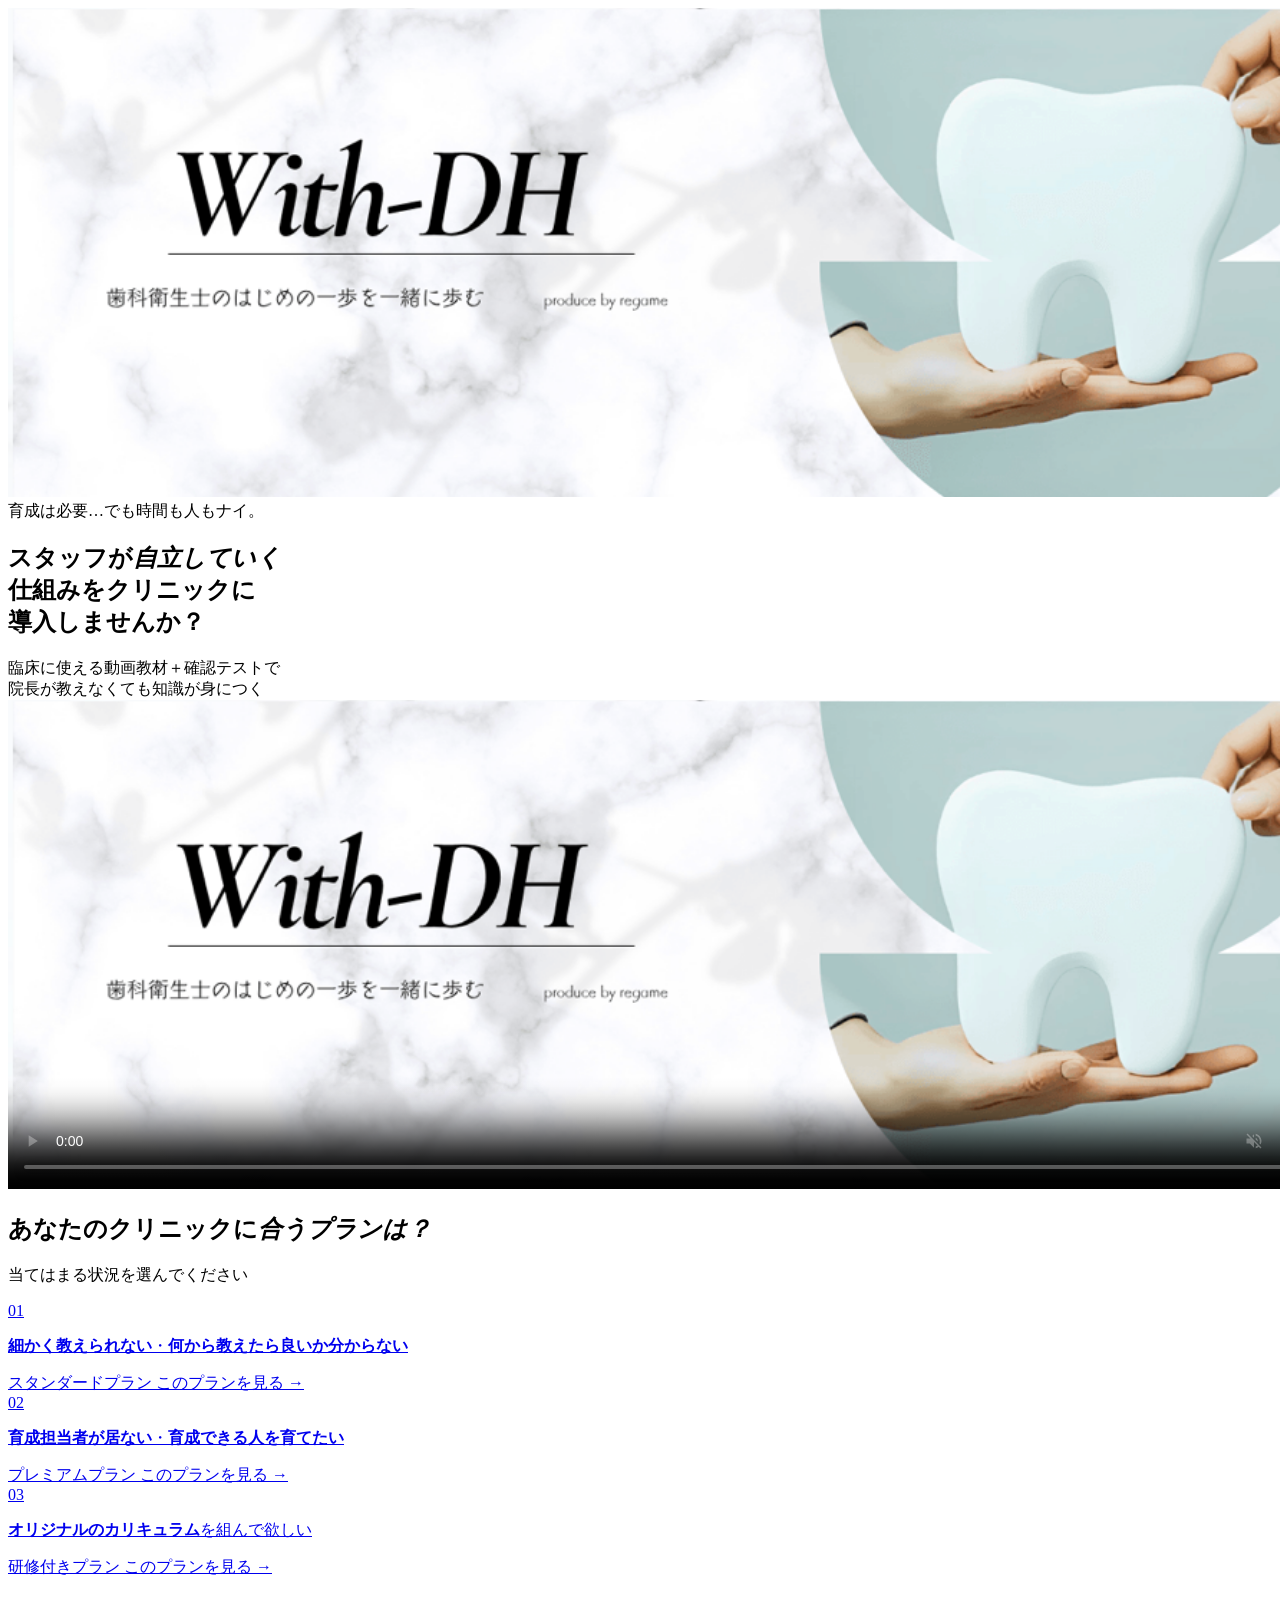
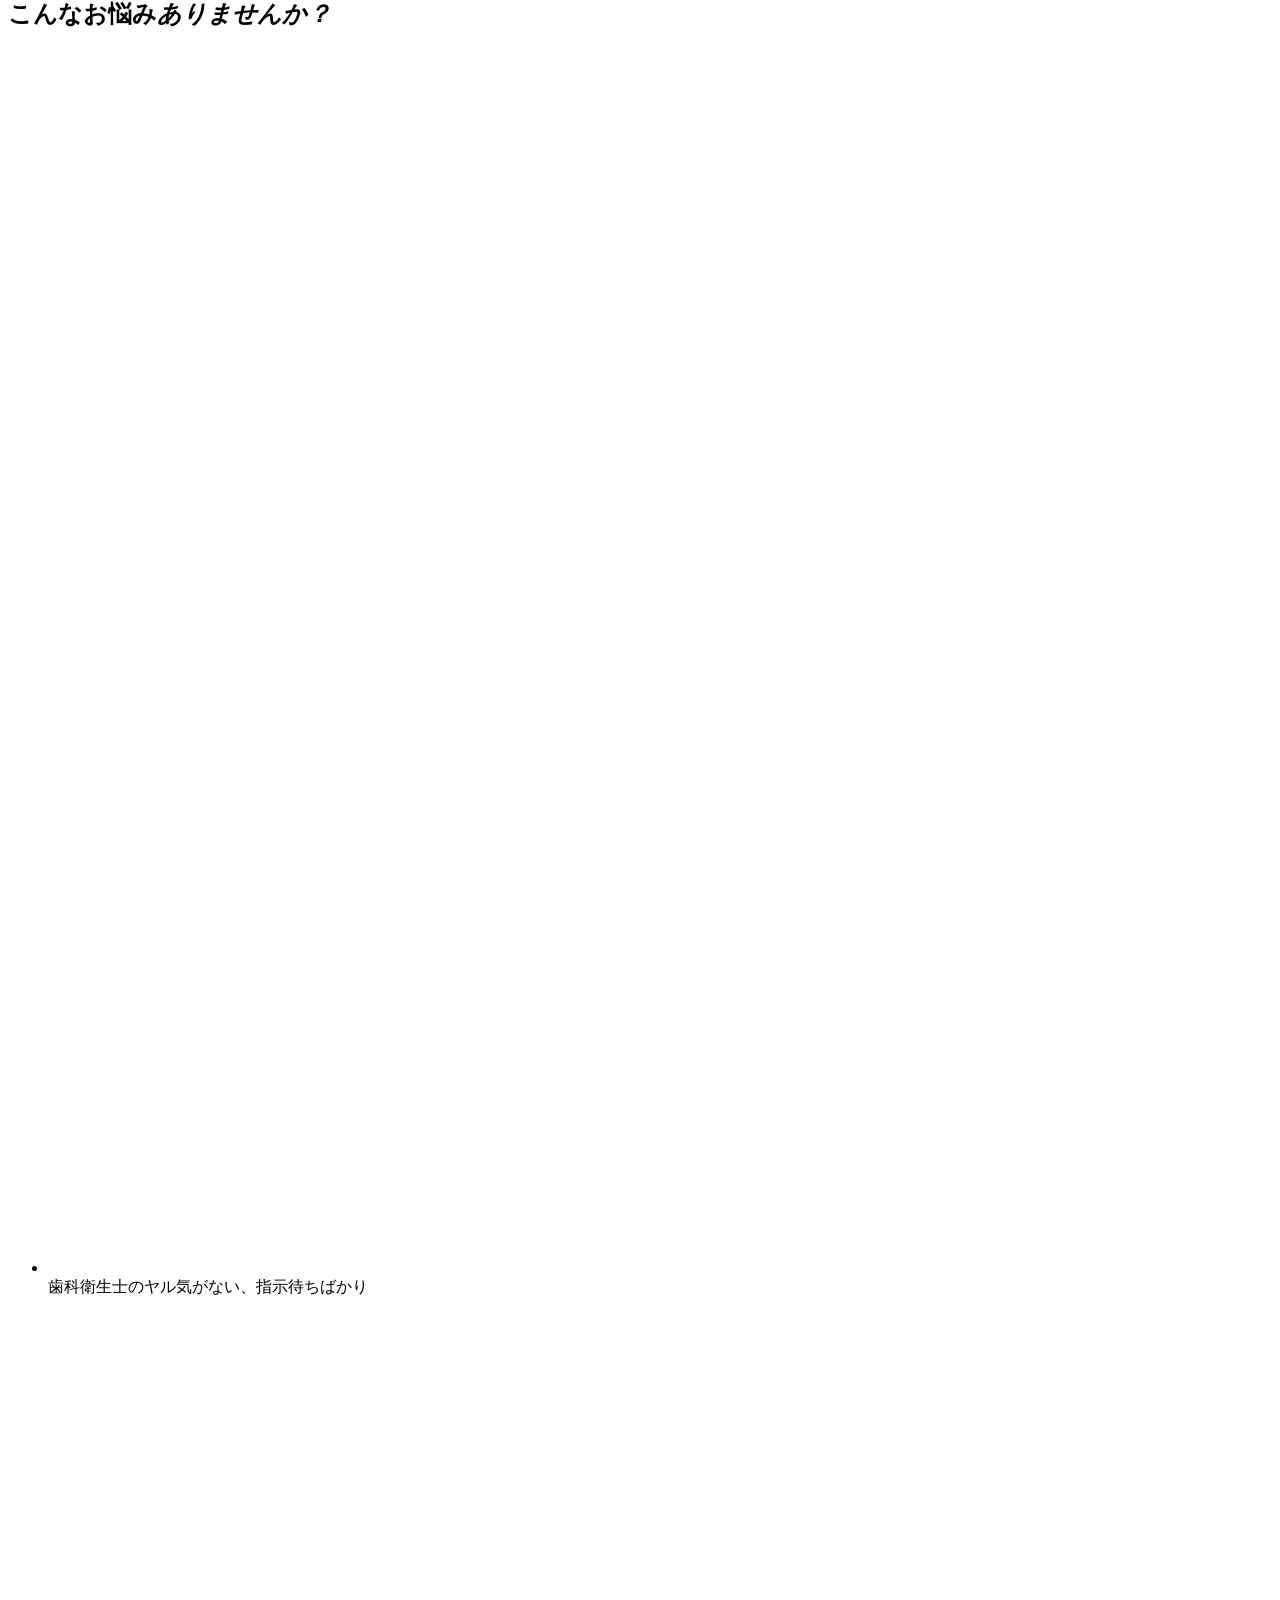
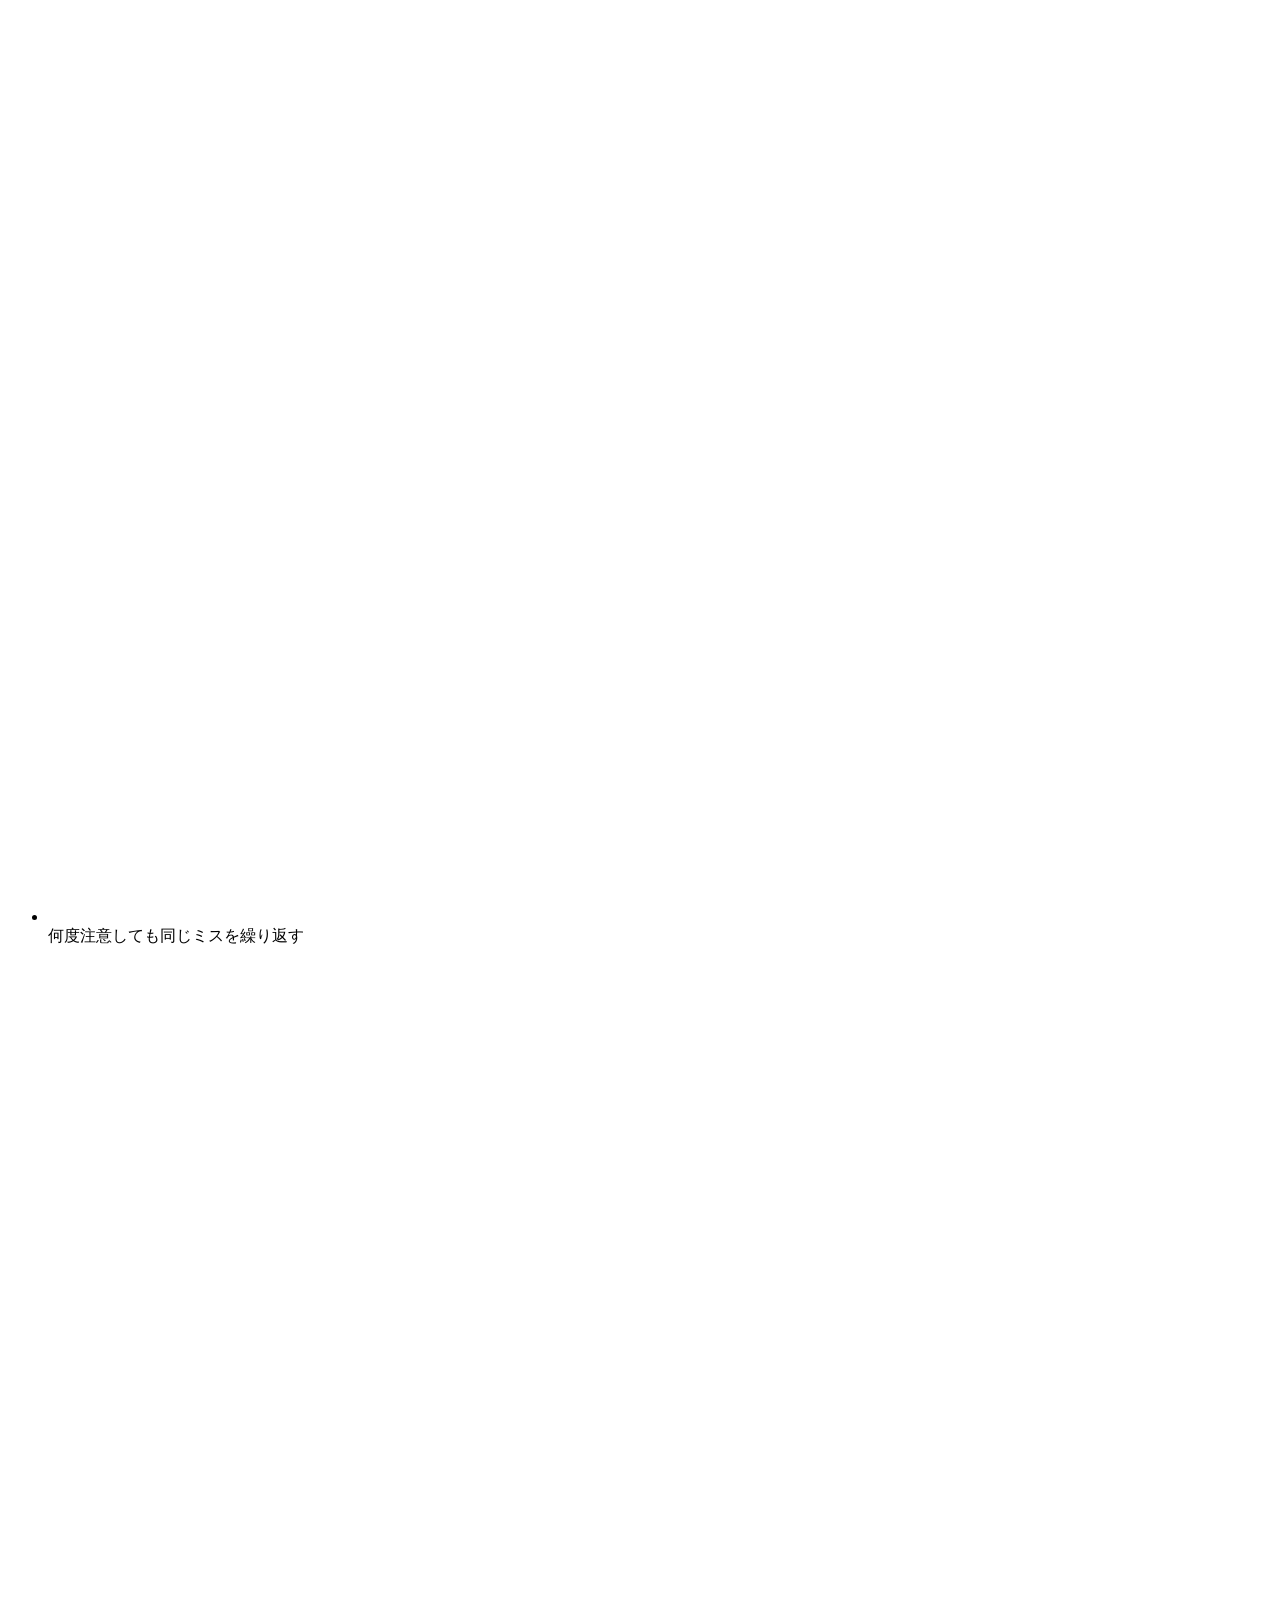
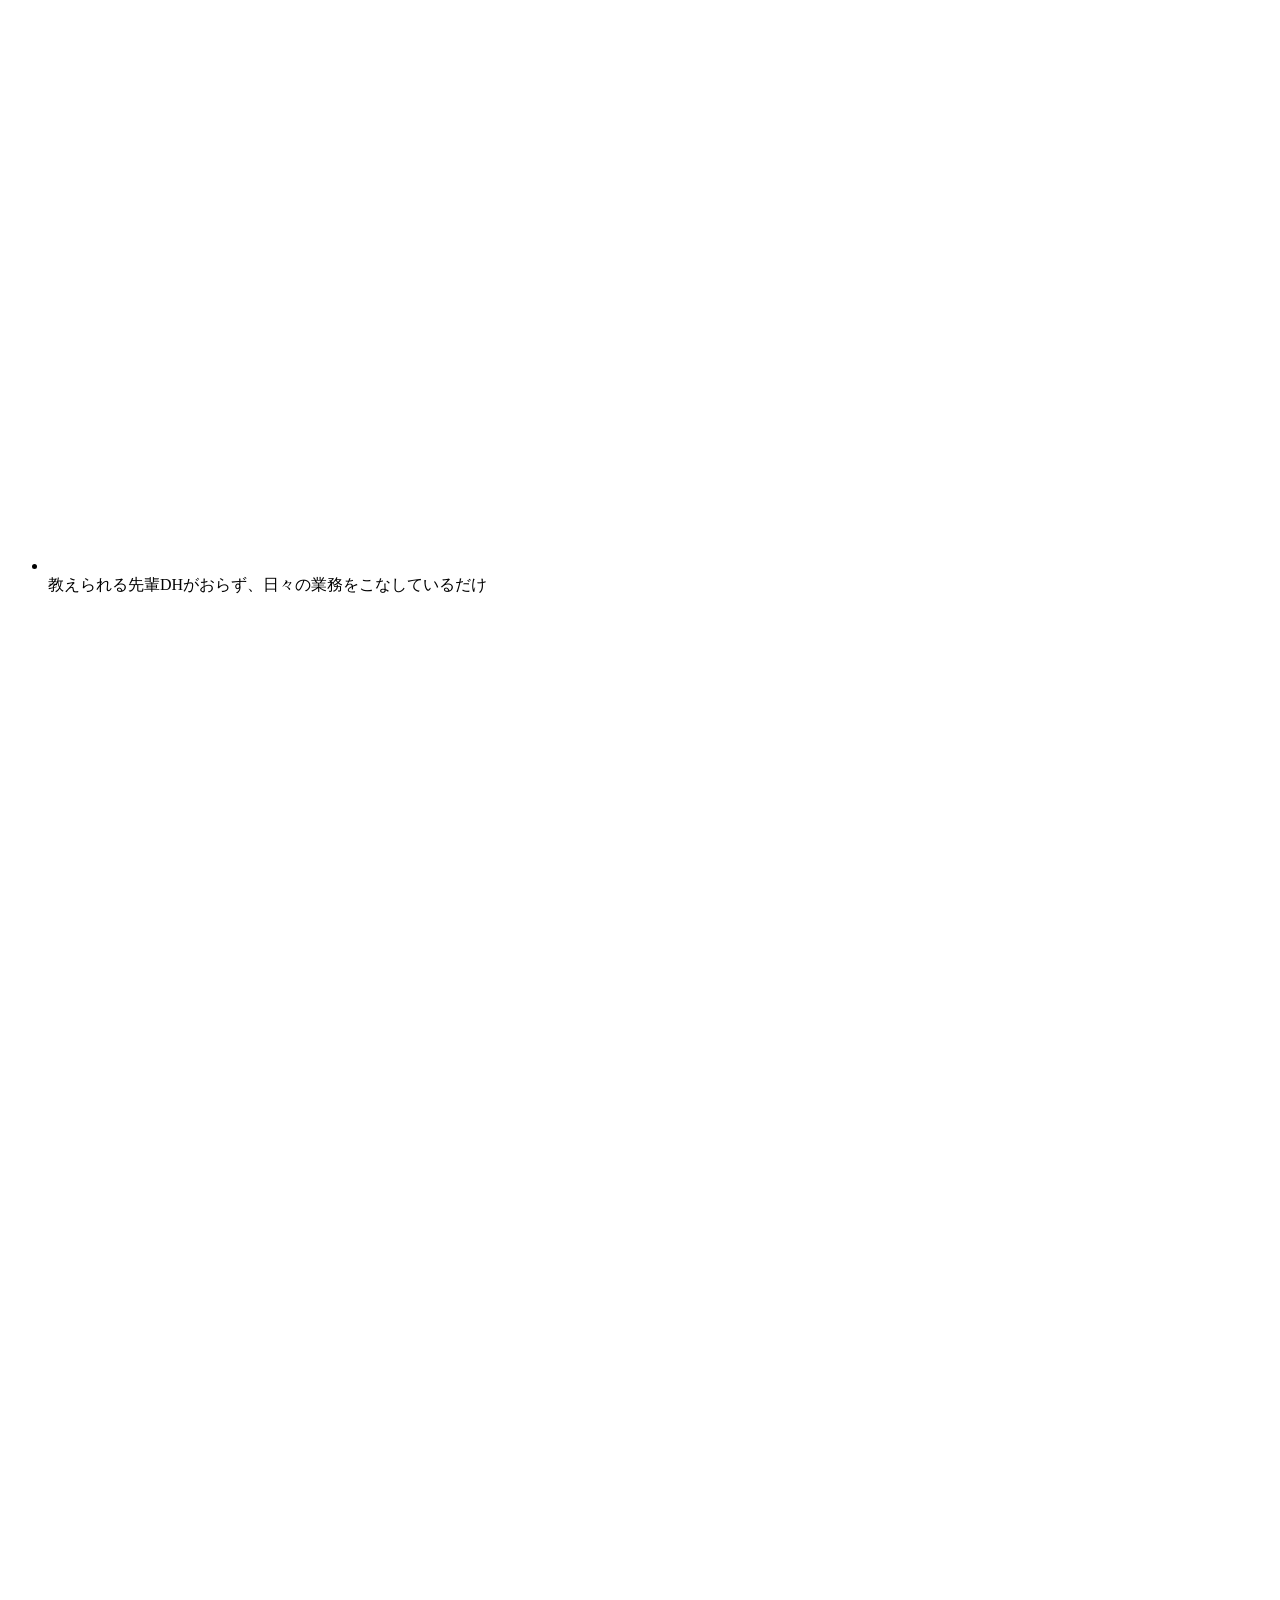
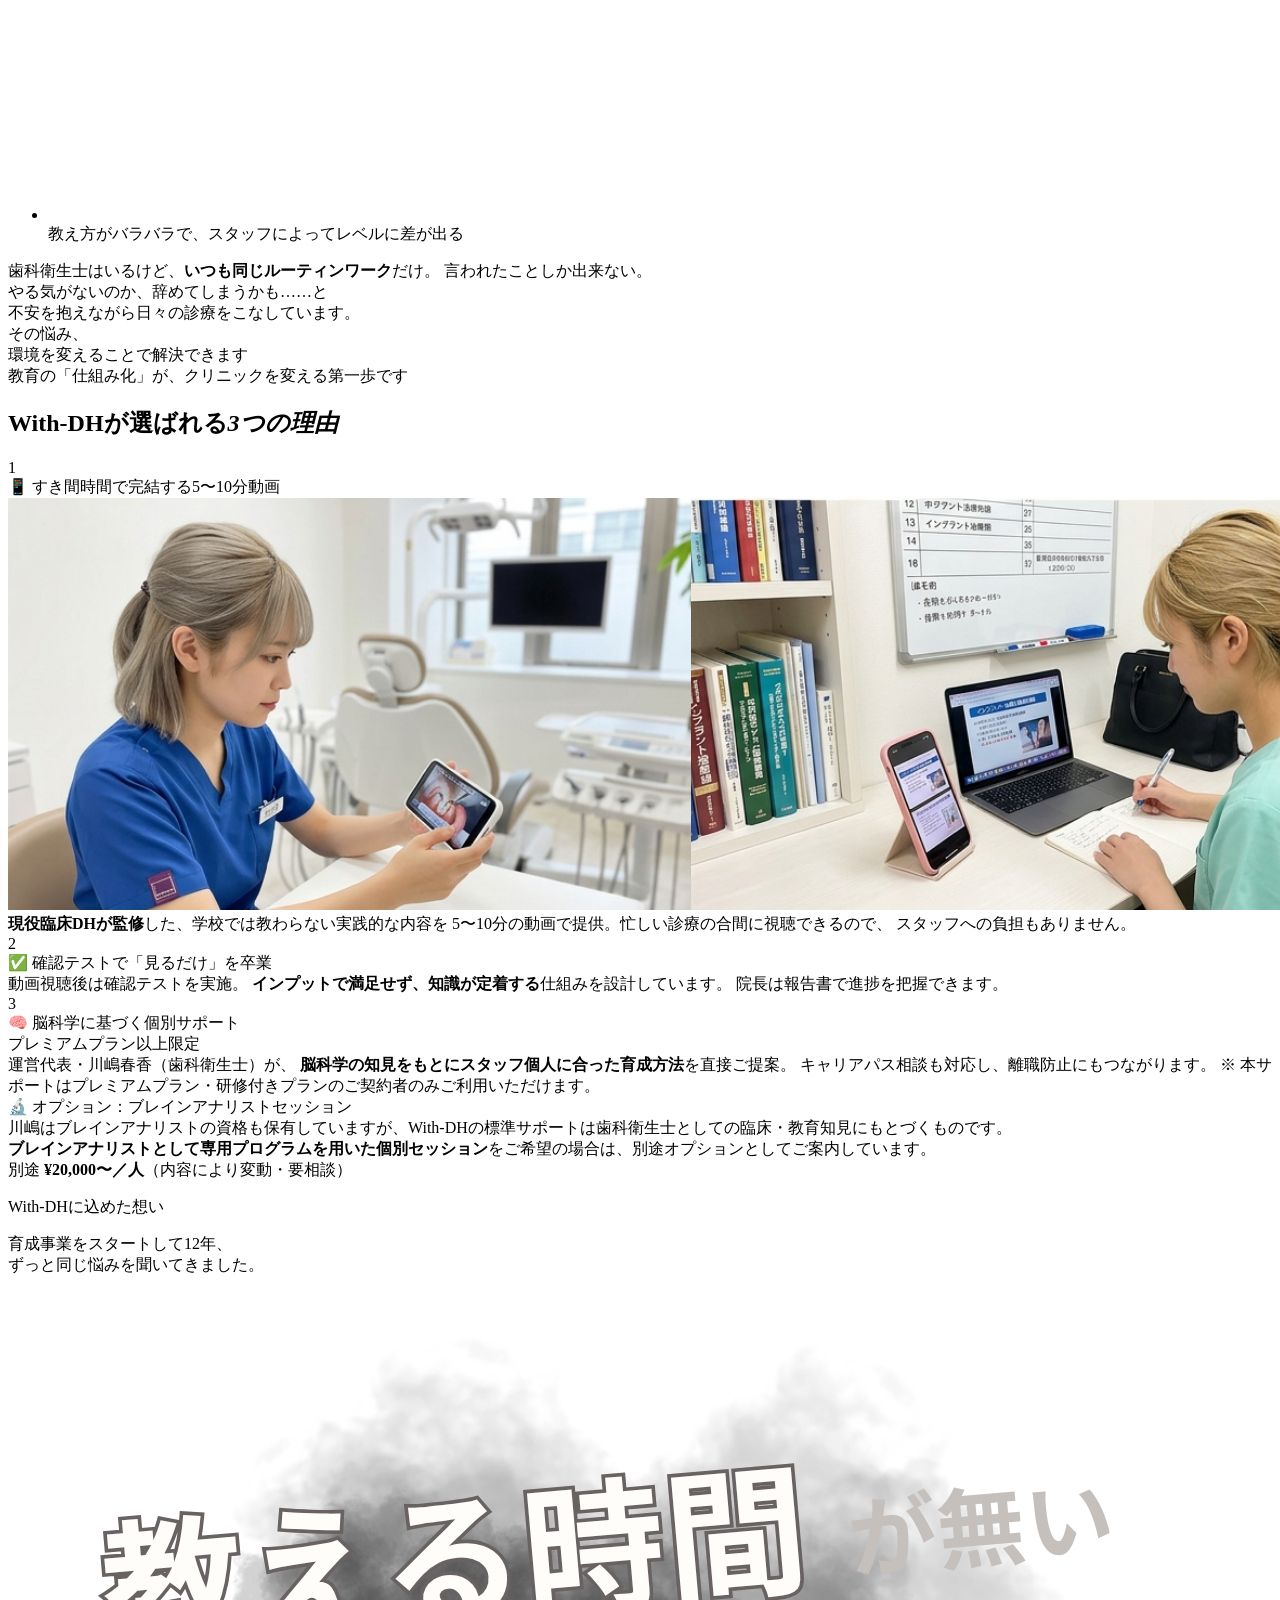
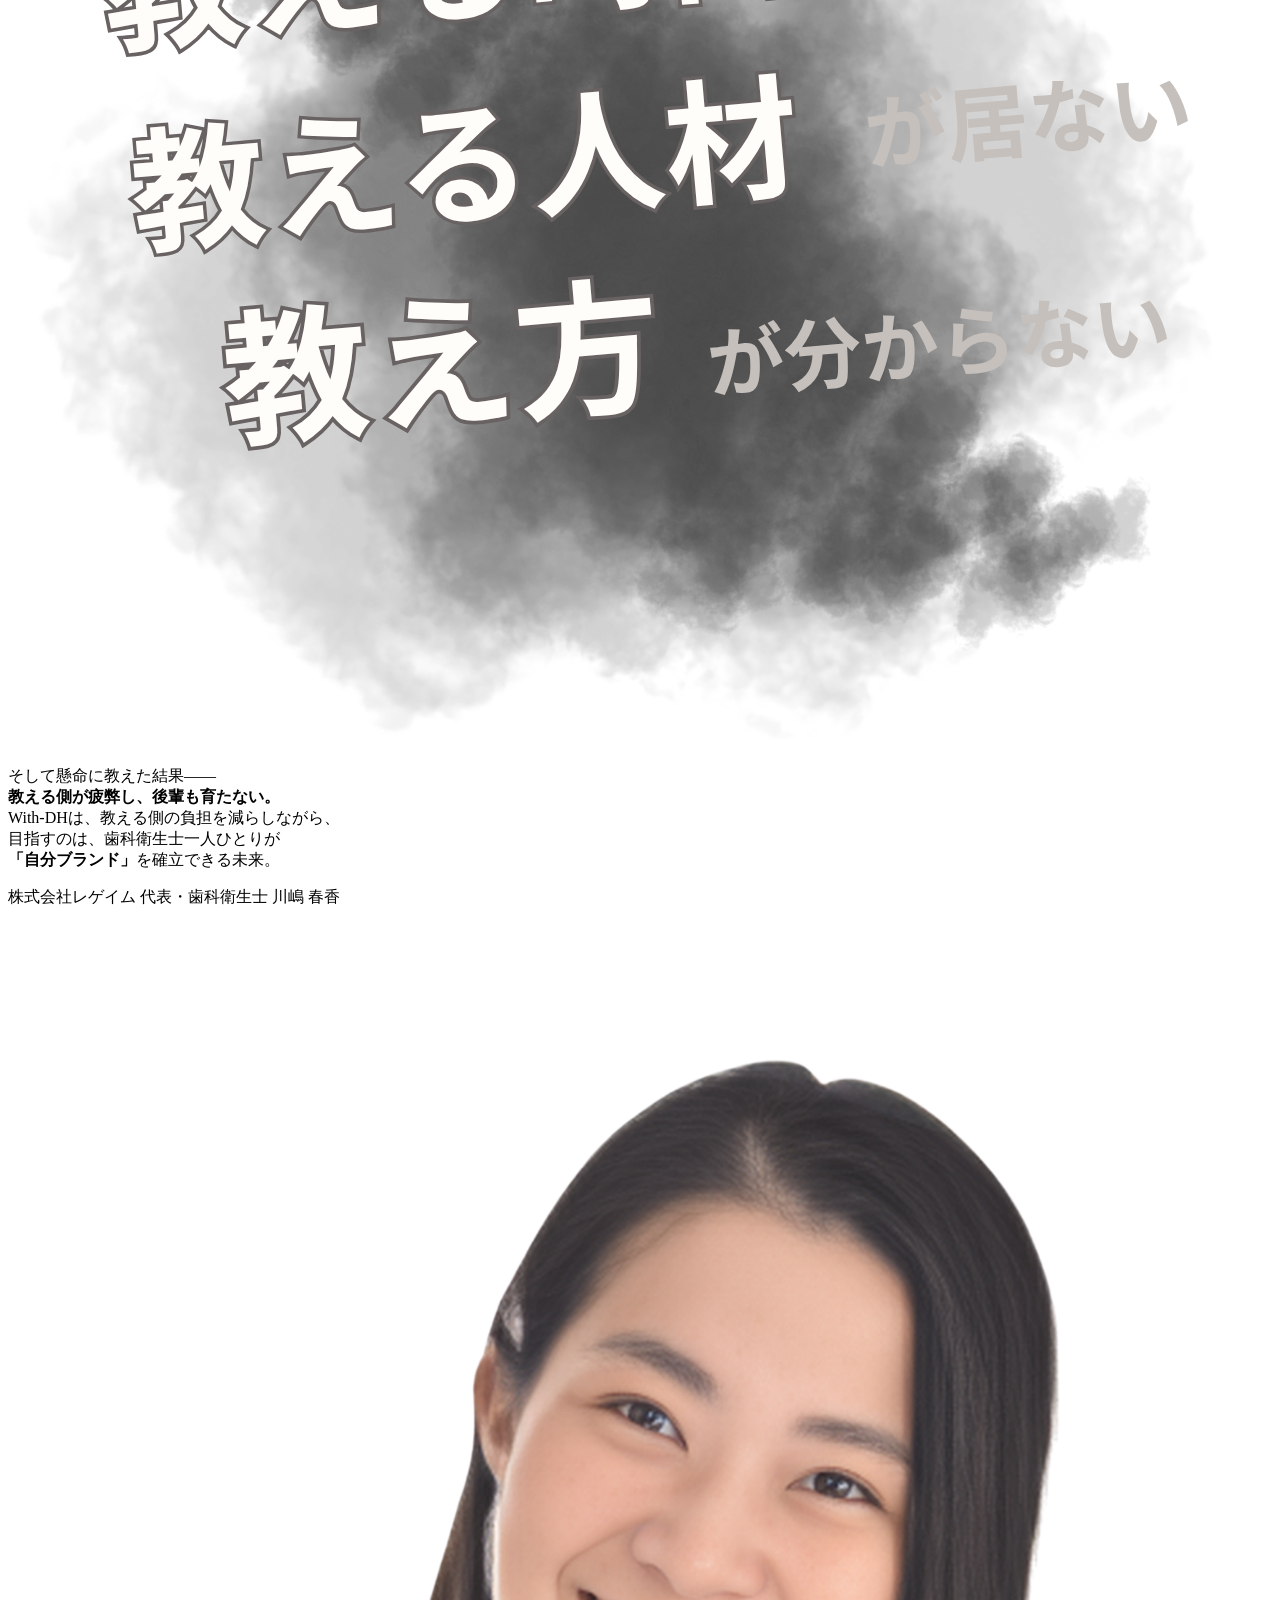
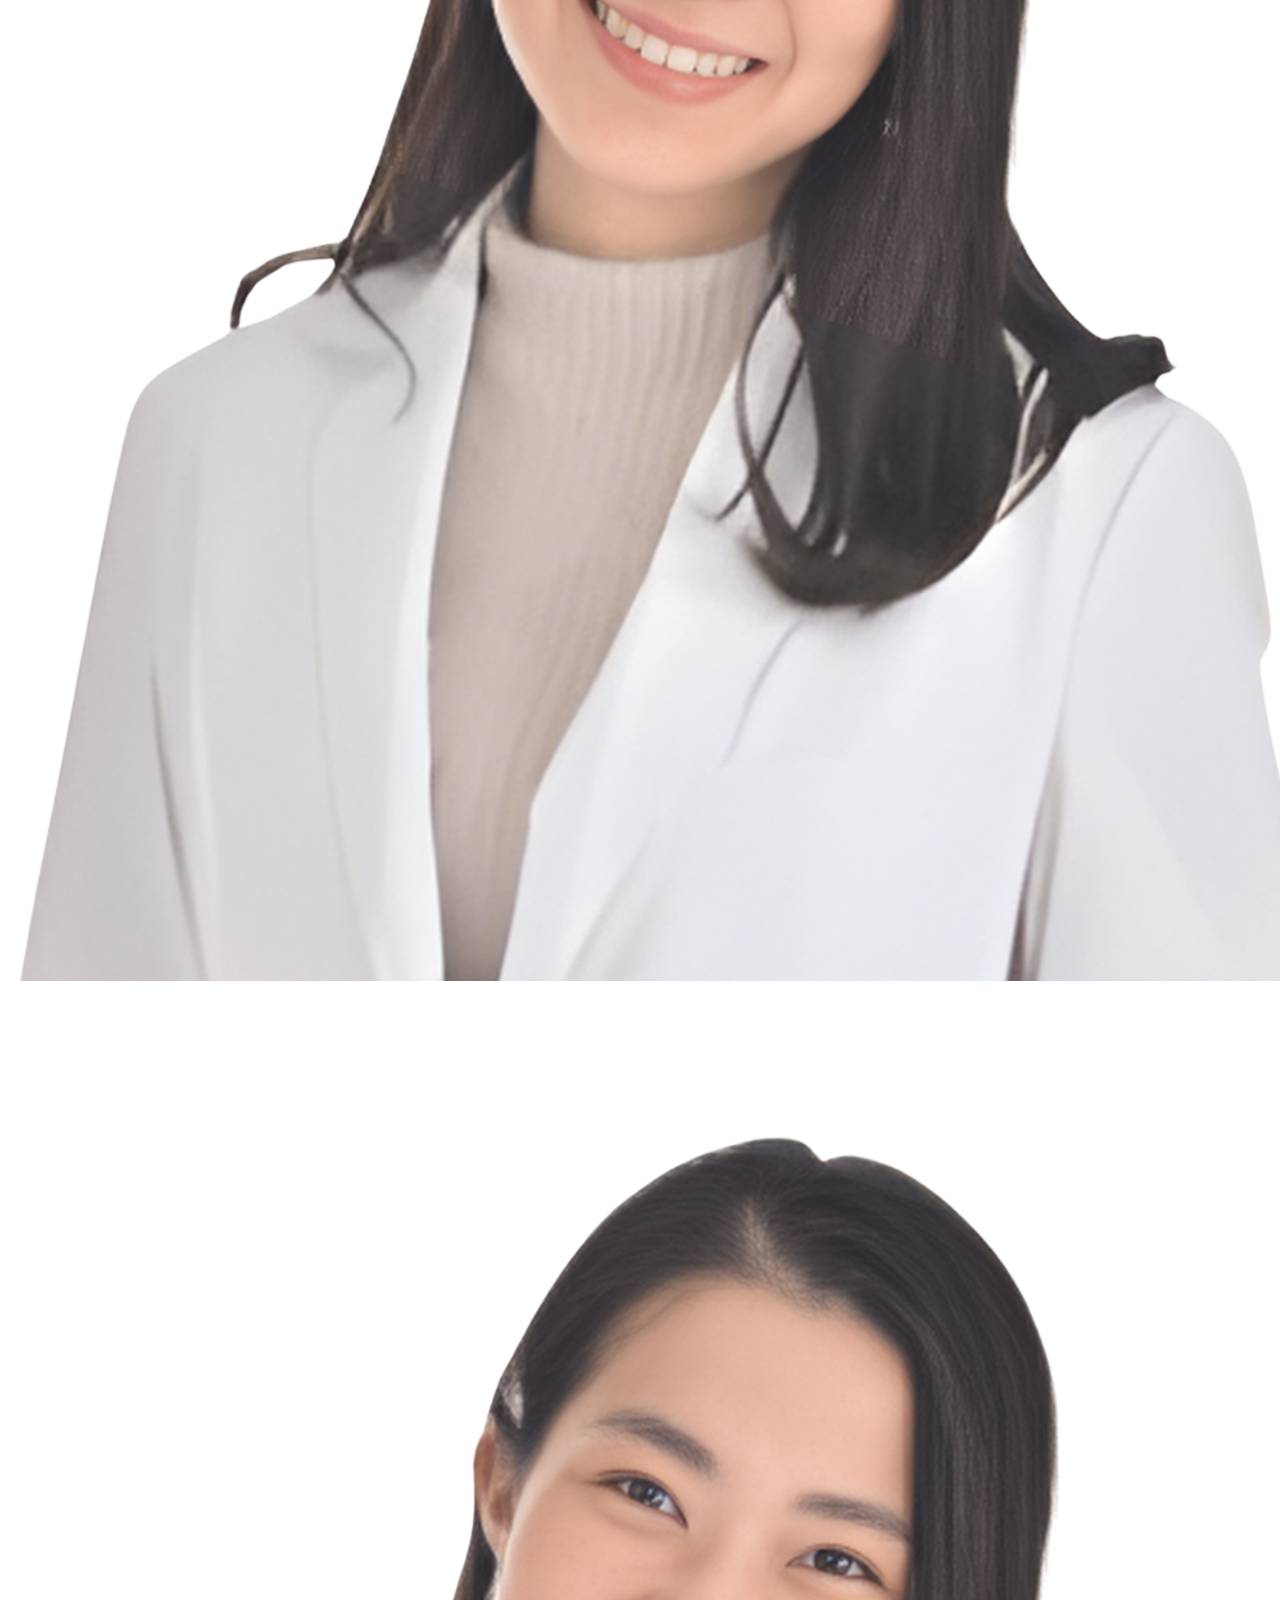
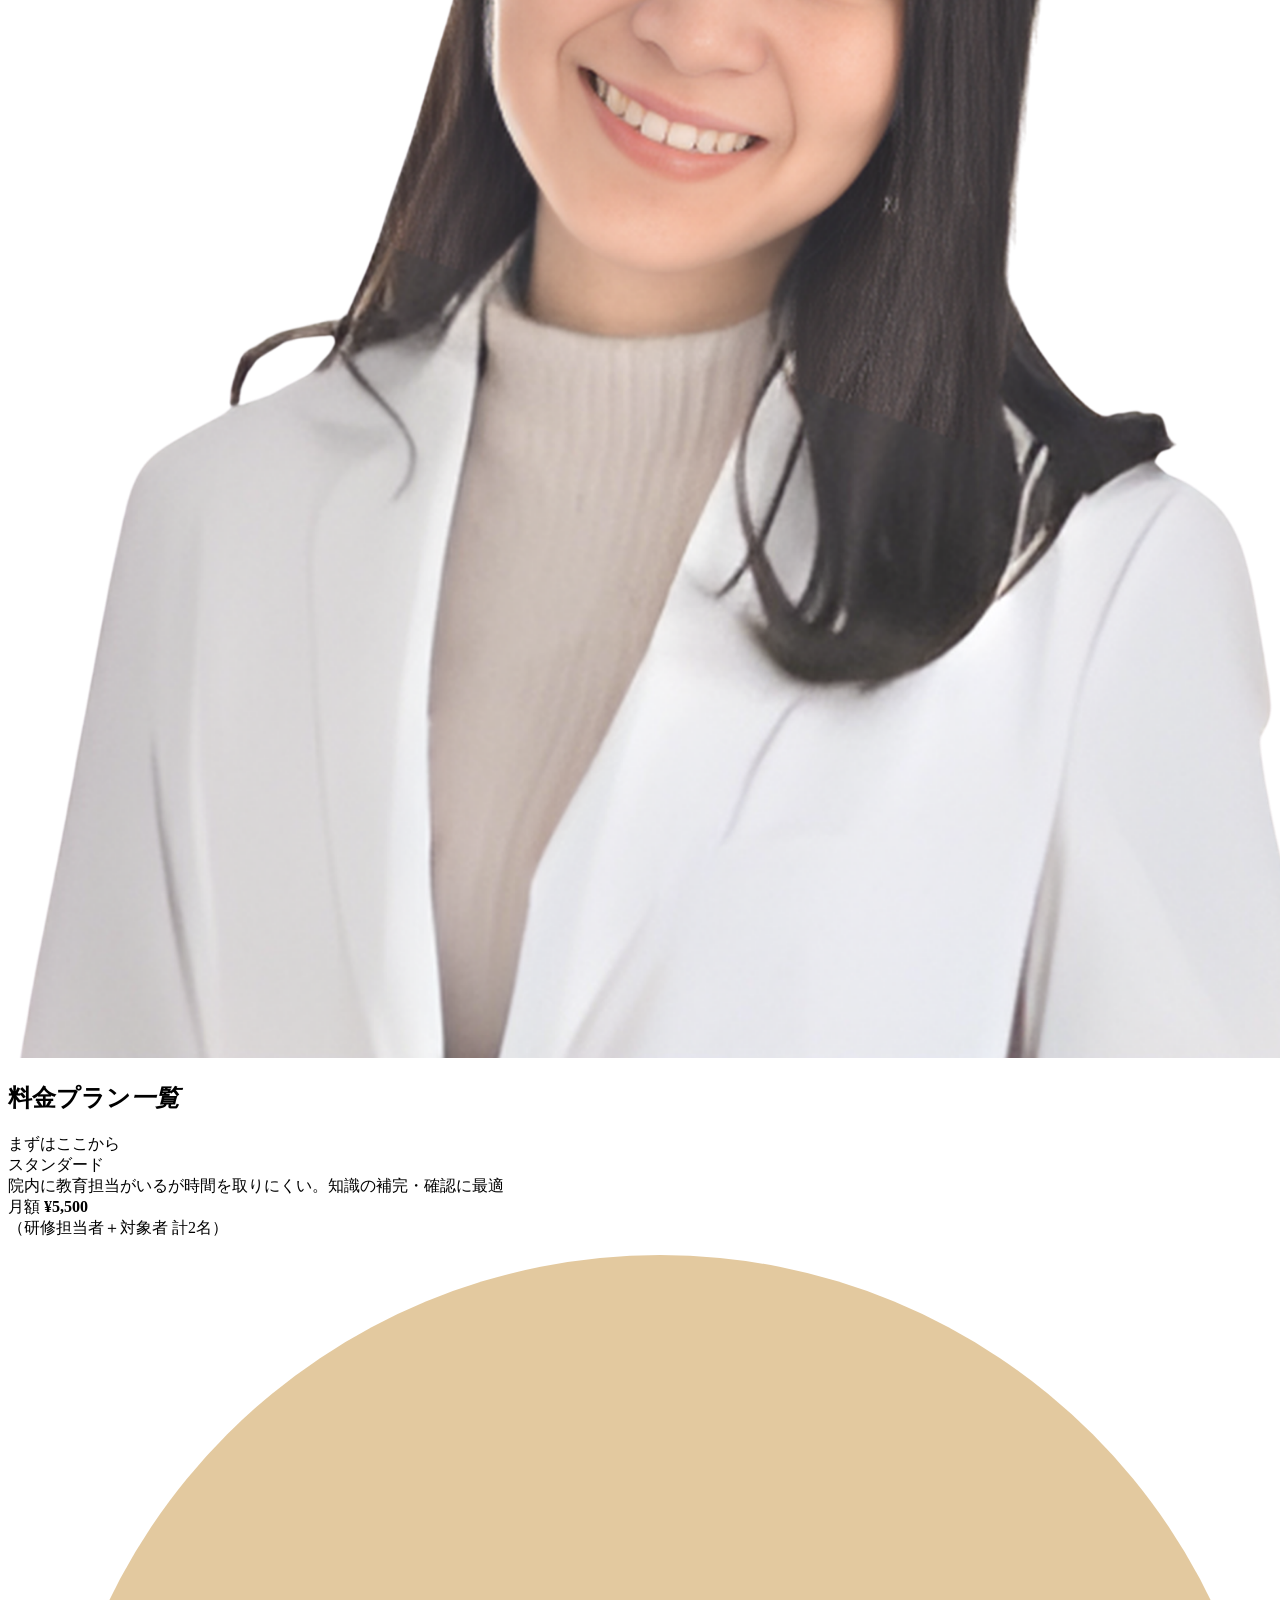
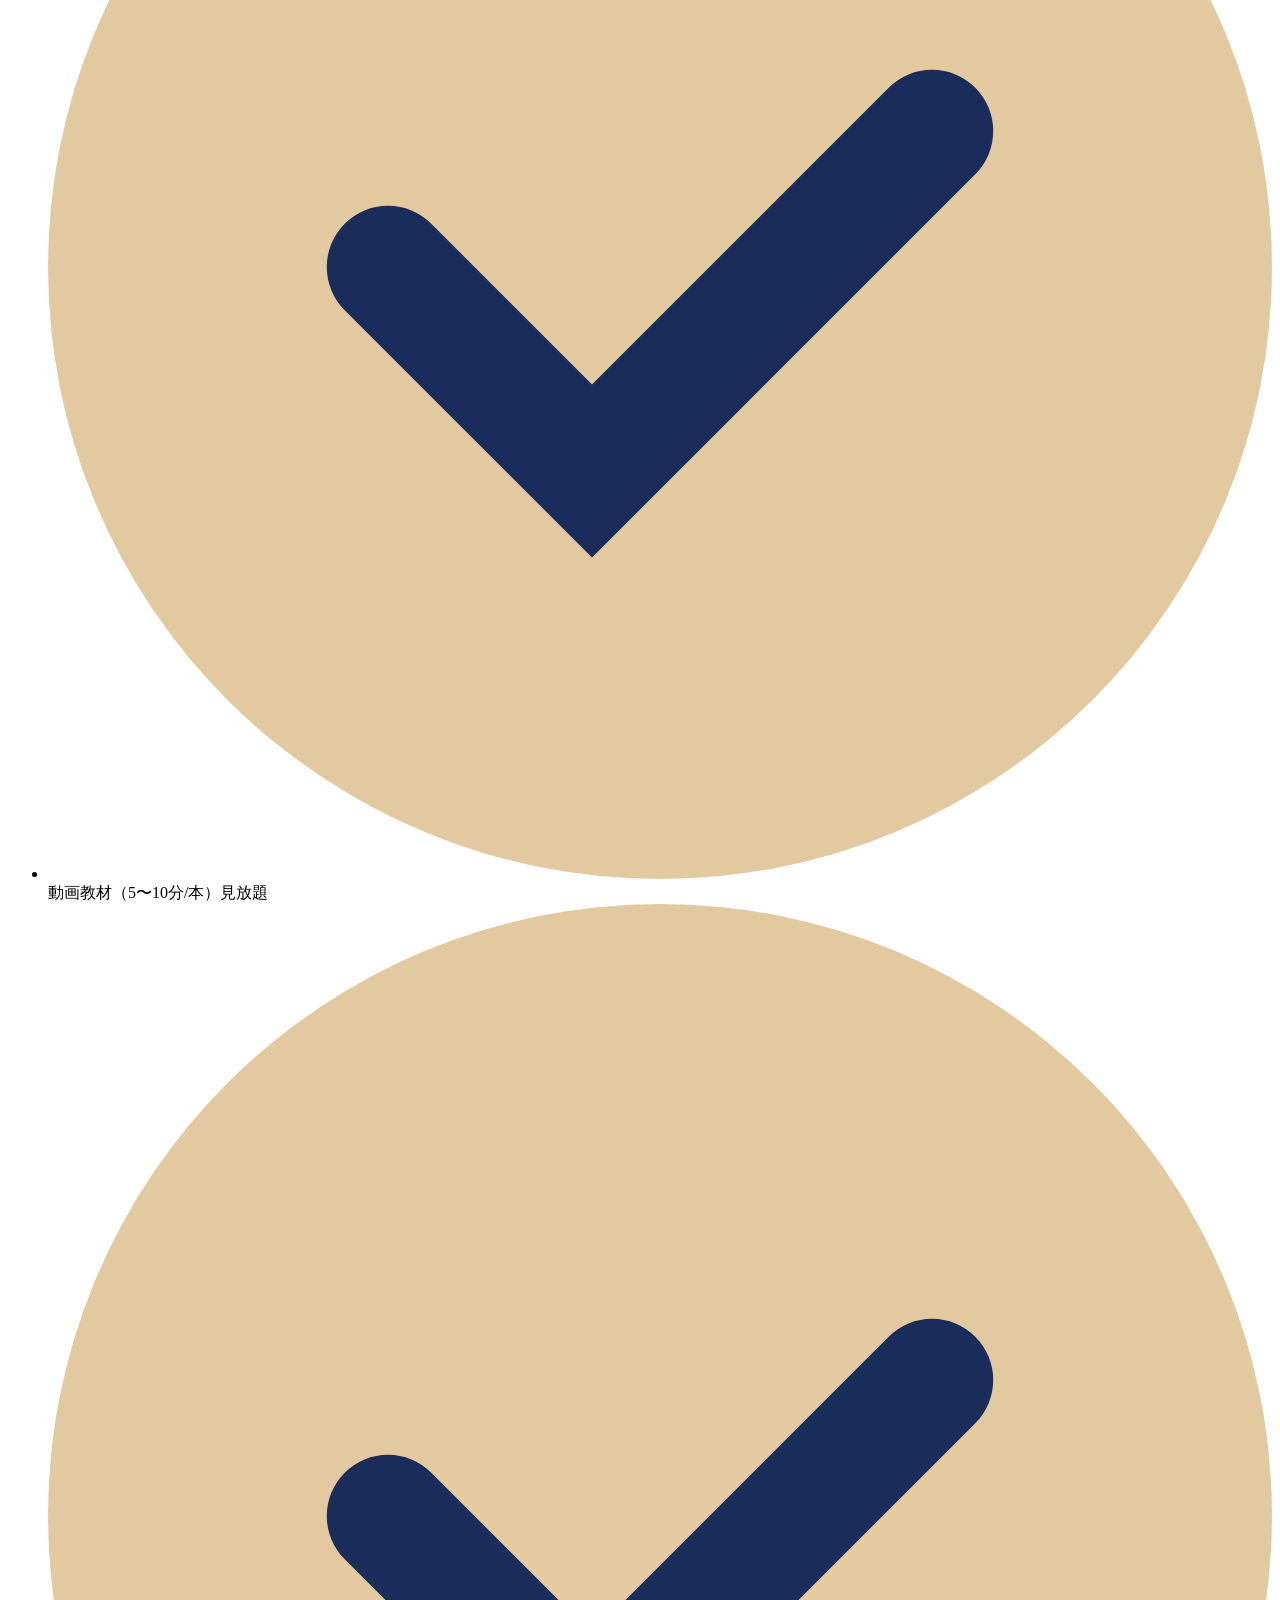
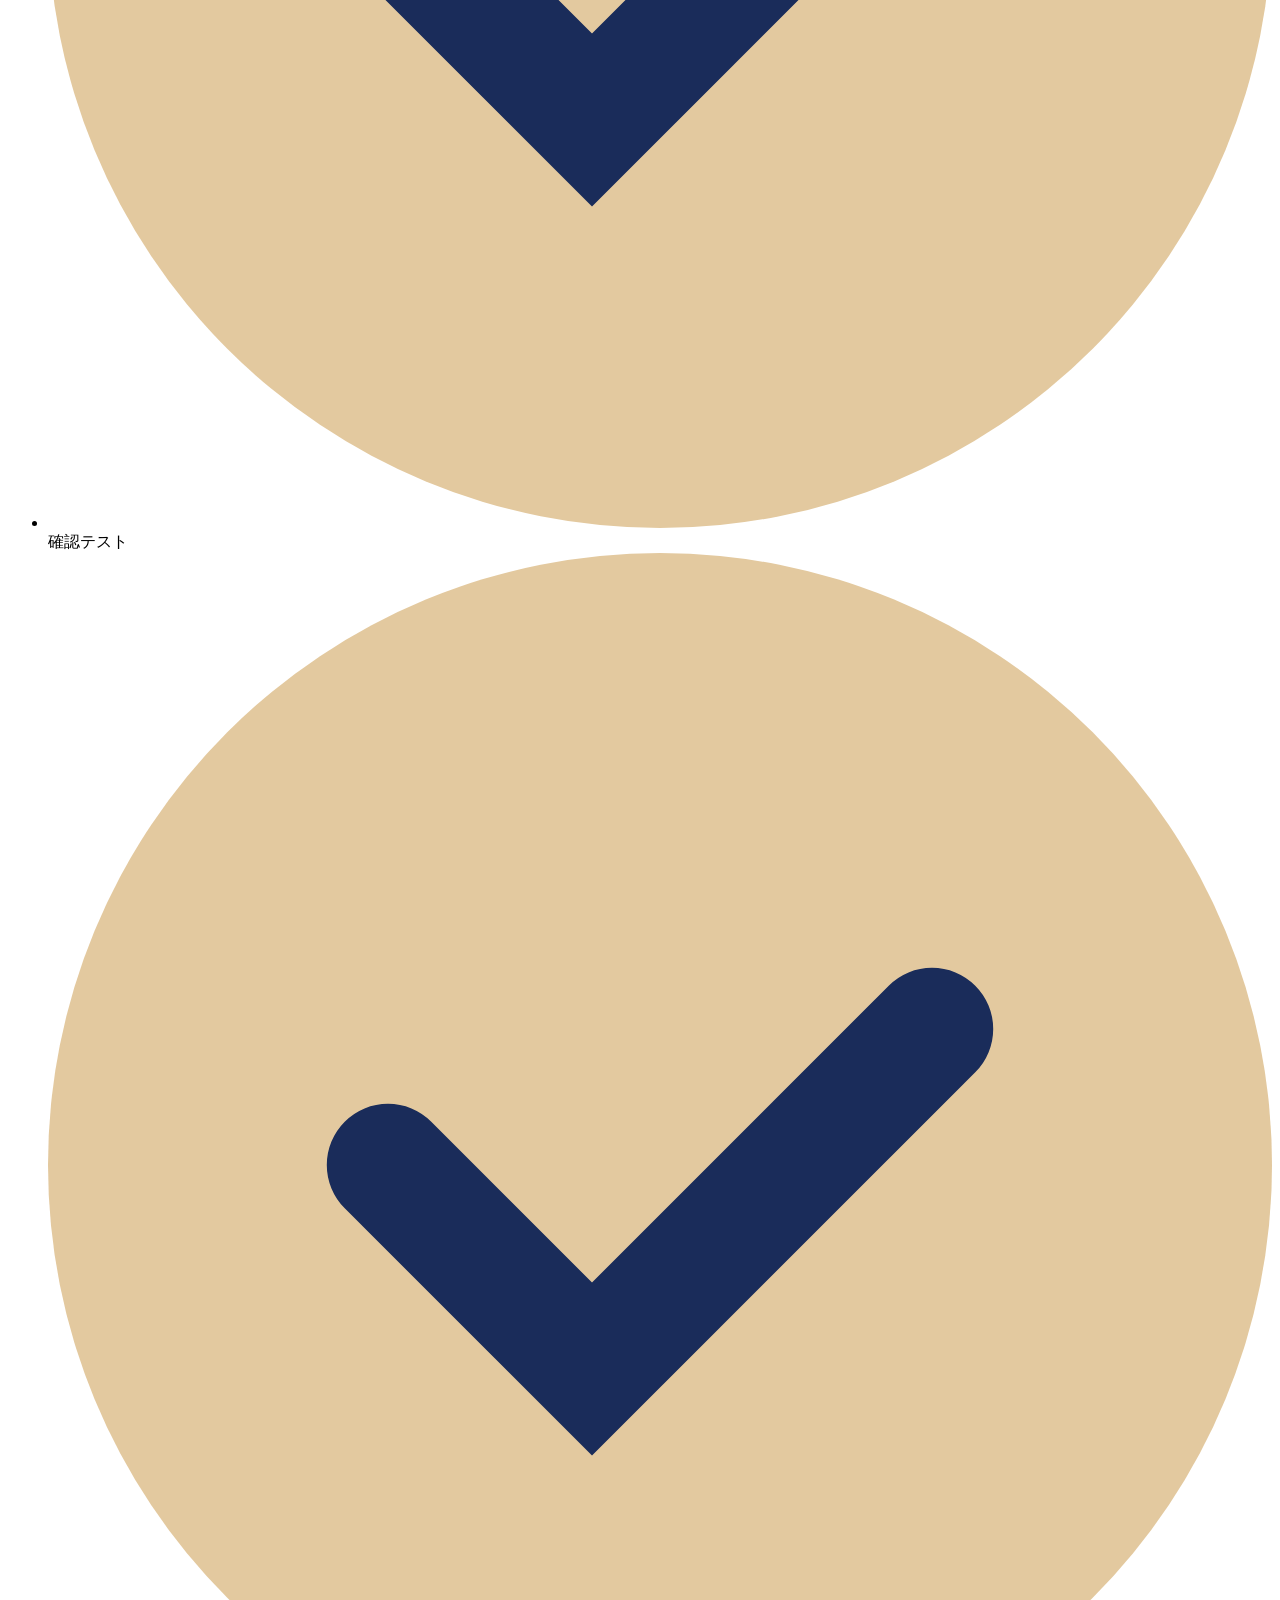
==== commit bd21cc3e: "Add files via upload" ====
--- a/index.html
+++ b/index.html
@@ -65,10 +65,10 @@
   </div>
 
   <!-- =====================================
-       DIAGNOSIS（あなたにあうプランは？）
+       DIAGNOSIS（あなたのクリニックに合うプランは？）
   ===================================== -->
   <section class="diagnosis">
-    <h2 class="diagnosis-title">あなたのクリニックに<em>あうプランは？</em></h2>
+    <h2 class="diagnosis-title">あなたのクリニックに<em>合うプランは？</em></h2>
     <p class="diagnosis-lead">当てはまる状況を選んでください</p>
 
     <div class="diagnosis-cards">
@@ -76,12 +76,11 @@
       <a href="#plan-standard" class="diagnosis-card fade-in-card">
         <div class="diagnosis-num">01</div>
         <div class="diagnosis-body">
-          <p class="diagnosis-text">育成担当は居るが<strong>細かく教えられない</strong>・<strong>何から教えたら良いか分からない</strong></p>
+          <p class="diagnosis-text"><strong>細かく教えられない</strong>・<strong>何から教えたら良いか分からない</strong></p>
           <div class="diagnosis-plan">
-            <span class="diagnosis-plan-label">おすすめ</span>
             <span class="diagnosis-plan-name">スタンダードプラン</span>
+            <span class="diagnosis-arrow">このプランを見る →</span>
           </div>
-          <div class="diagnosis-arrow">このプランを見る →</div>
         </div>
       </a>
 
@@ -90,10 +89,9 @@
         <div class="diagnosis-body">
           <p class="diagnosis-text"><strong>育成担当者が居ない</strong>・<strong>育成できる人を育てたい</strong></p>
           <div class="diagnosis-plan">
-            <span class="diagnosis-plan-label">おすすめ</span>
             <span class="diagnosis-plan-name">プレミアムプラン</span>
+            <span class="diagnosis-arrow">このプランを見る →</span>
           </div>
-          <div class="diagnosis-arrow">このプランを見る →</div>
         </div>
       </a>
 
@@ -102,10 +100,9 @@
         <div class="diagnosis-body">
           <p class="diagnosis-text"><strong>オリジナルのカリキュラム</strong>を組んで欲しい</p>
           <div class="diagnosis-plan">
-            <span class="diagnosis-plan-label">おすすめ</span>
             <span class="diagnosis-plan-name">研修付きプラン</span>
+            <span class="diagnosis-arrow">このプランを見る →</span>
           </div>
-          <div class="diagnosis-arrow">このプランを見る →</div>
         </div>
       </a>
 
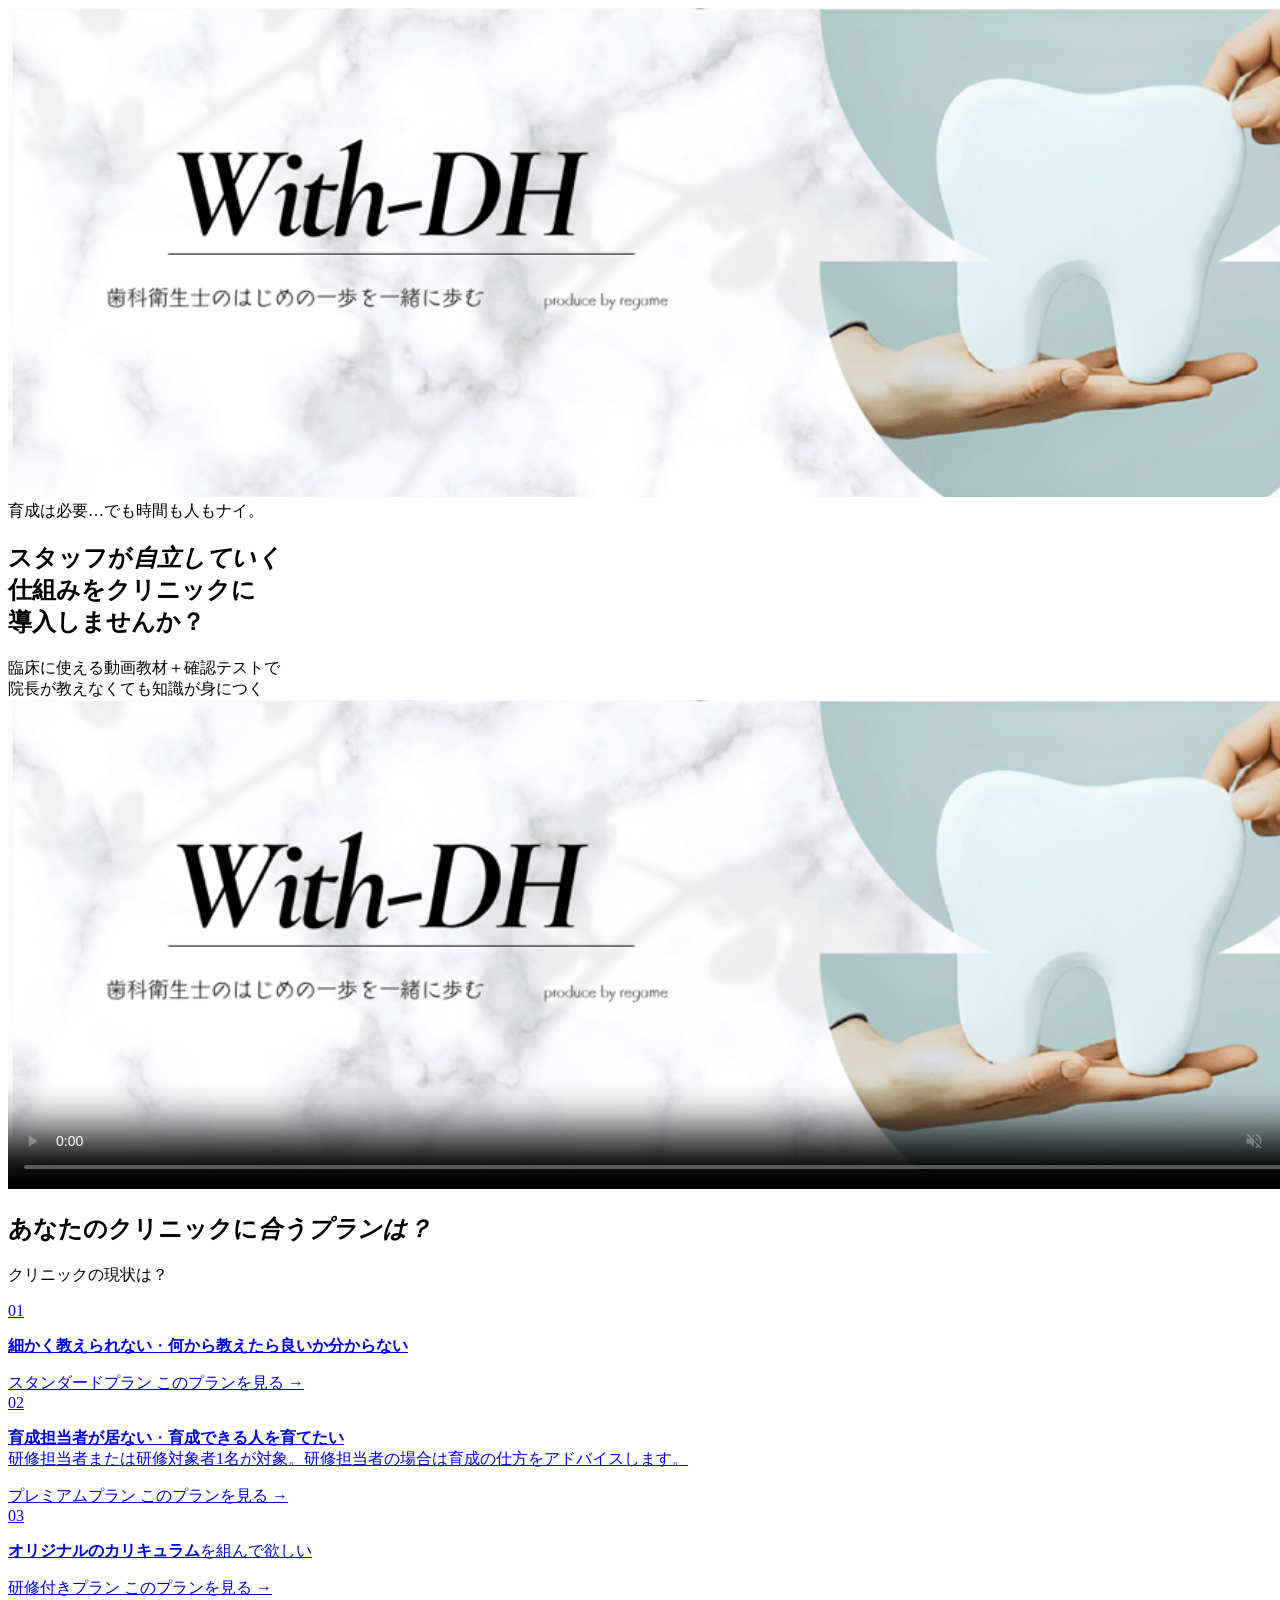
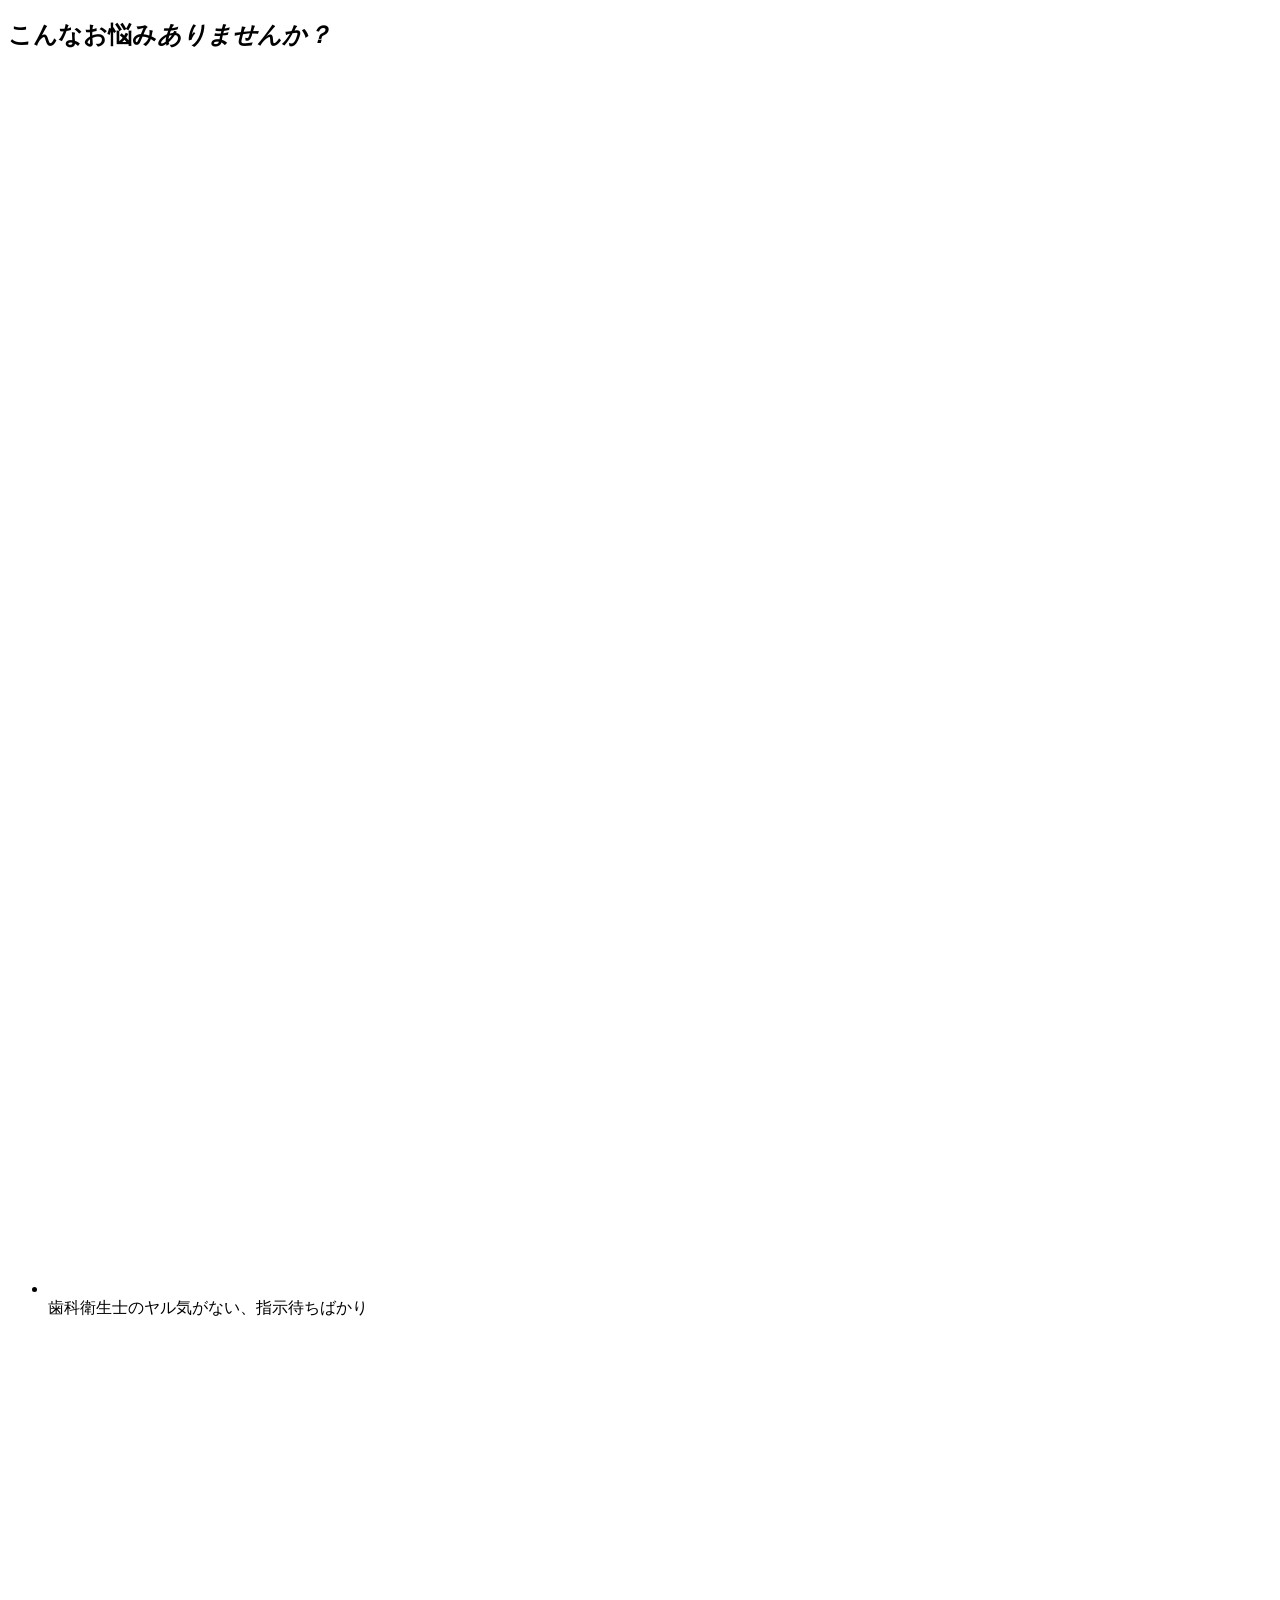
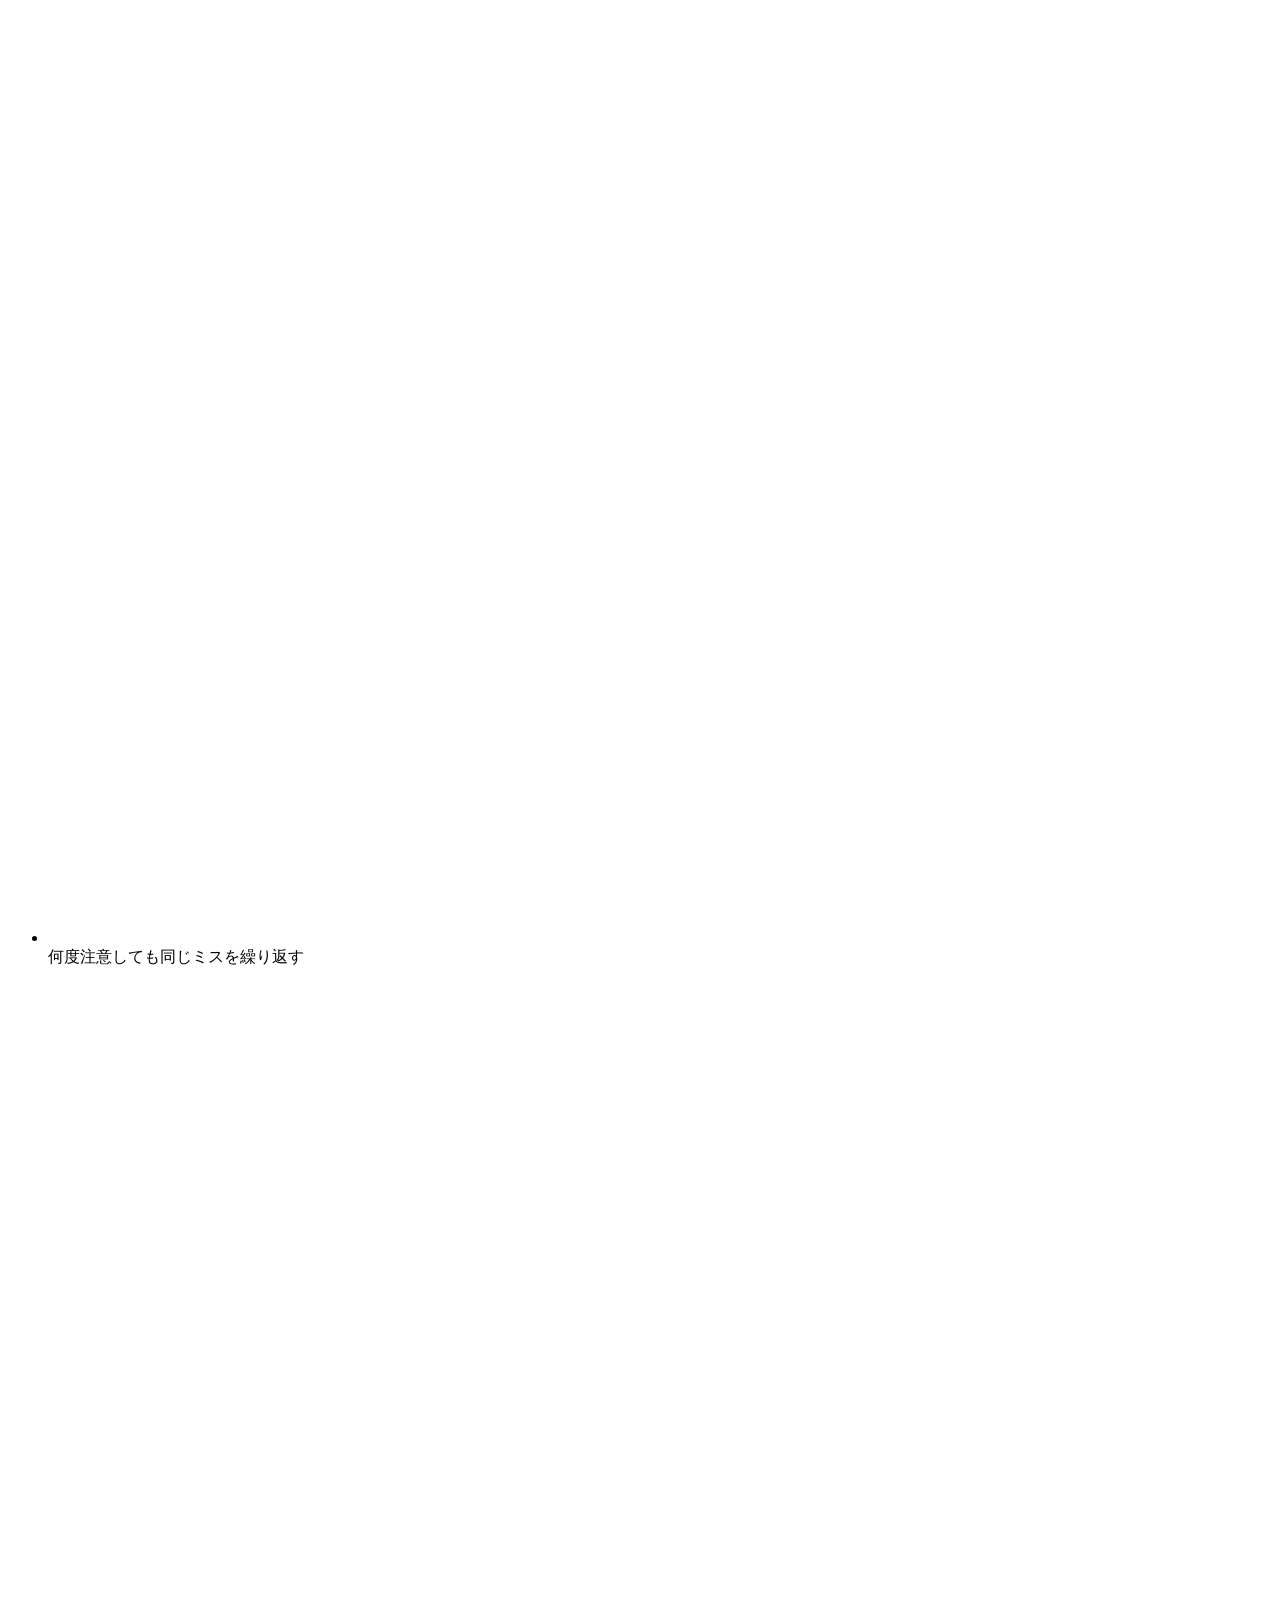
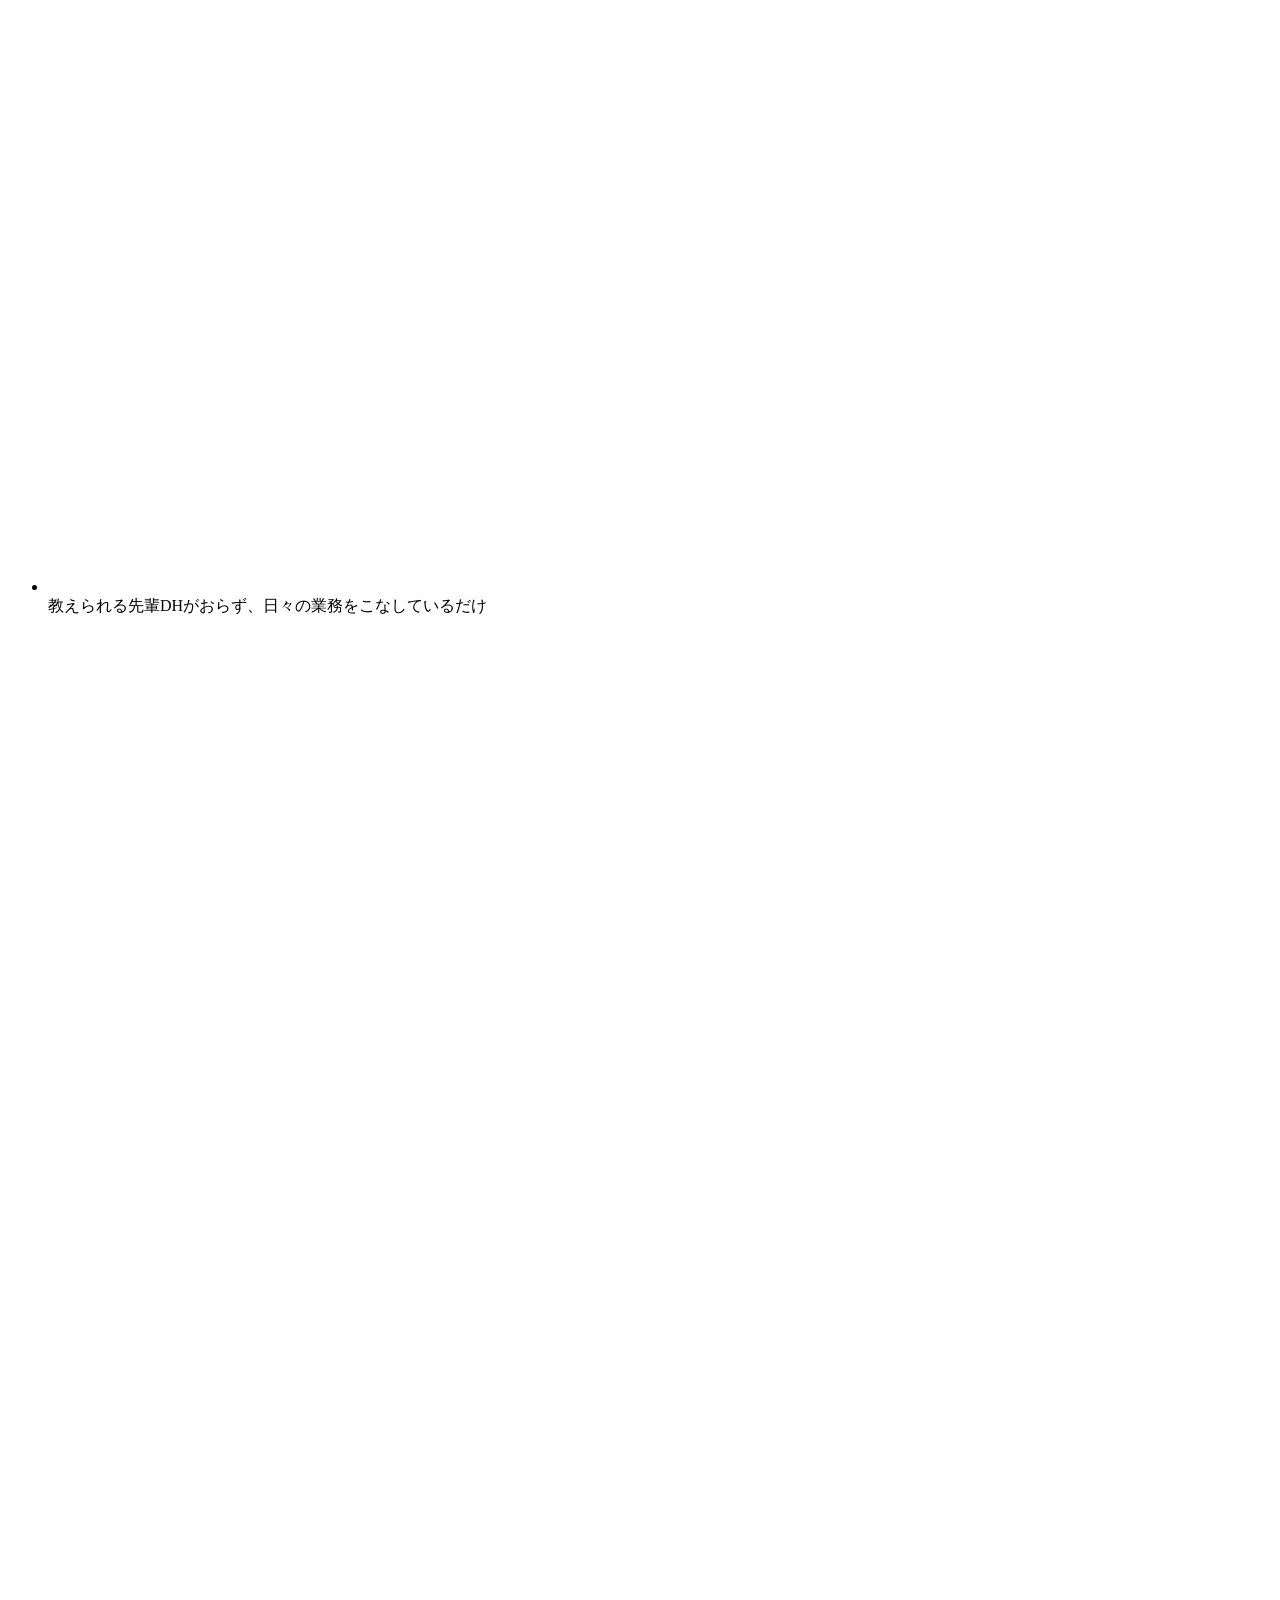
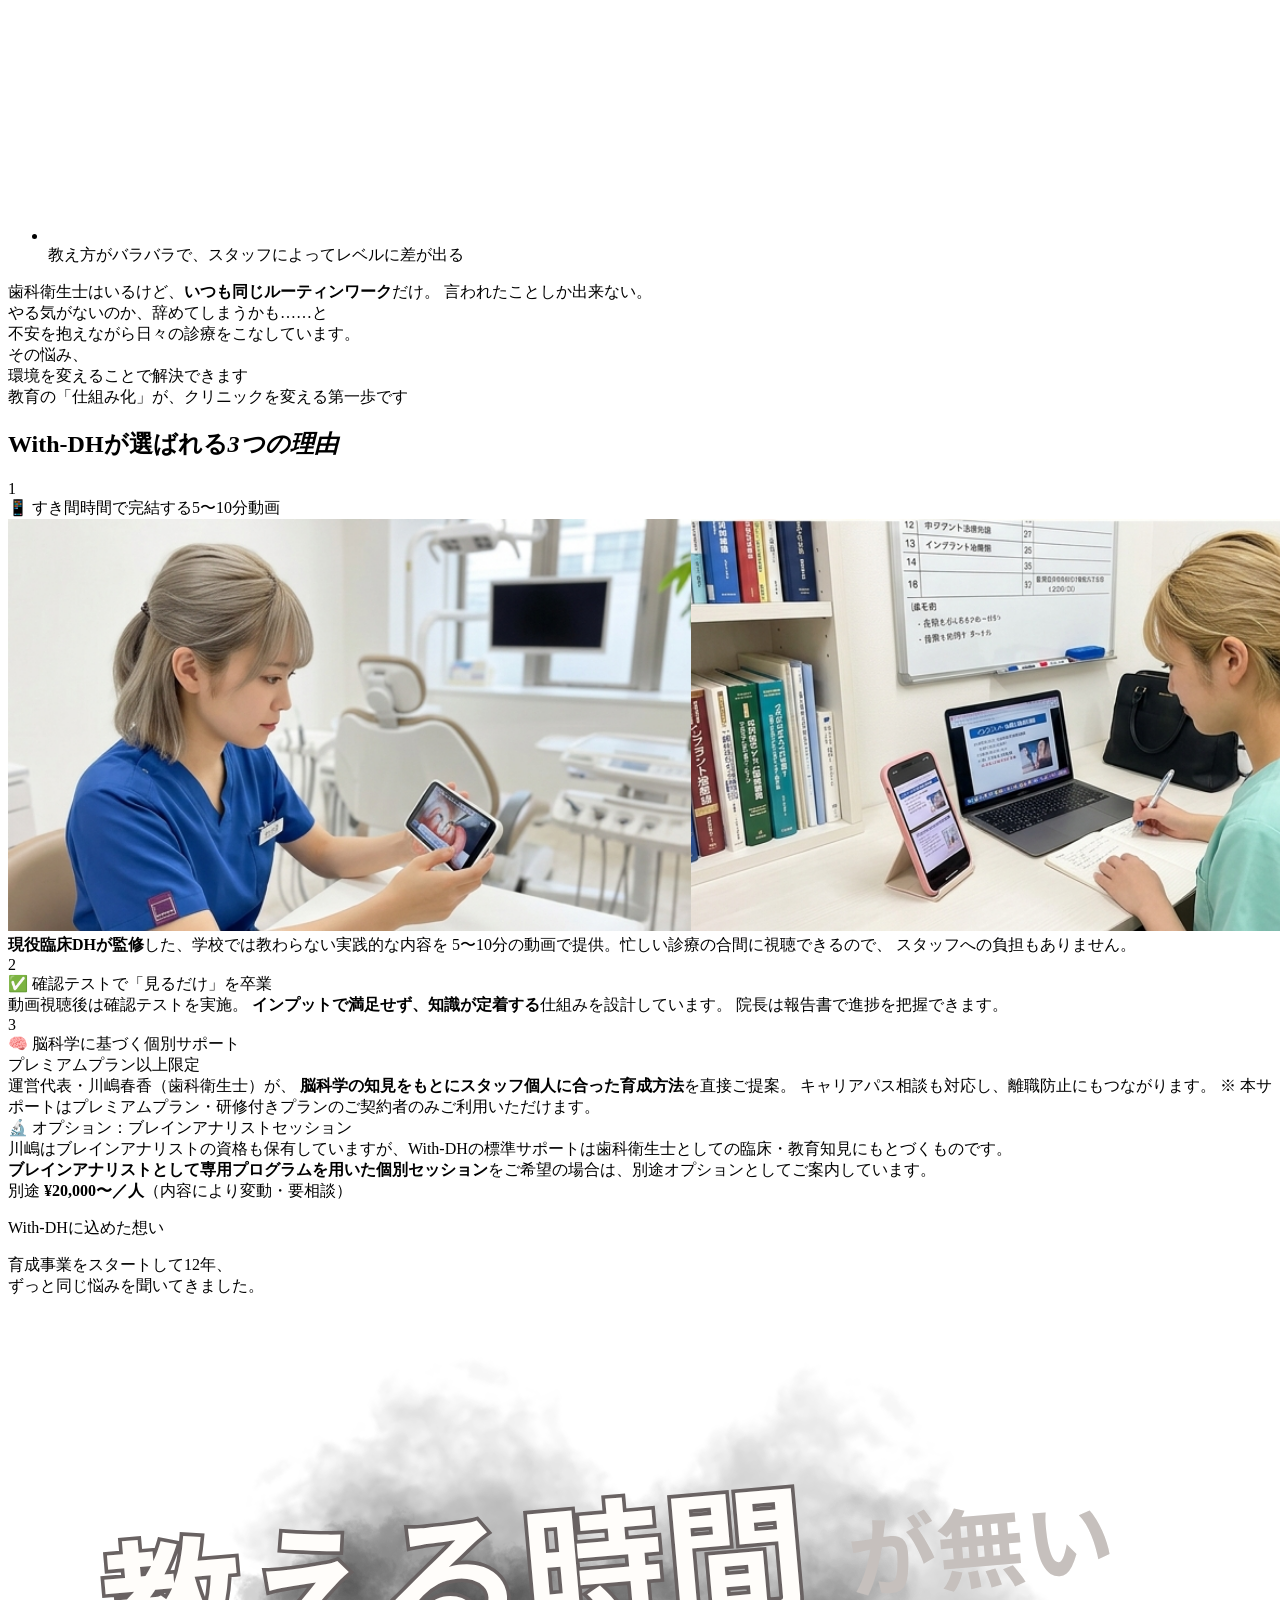
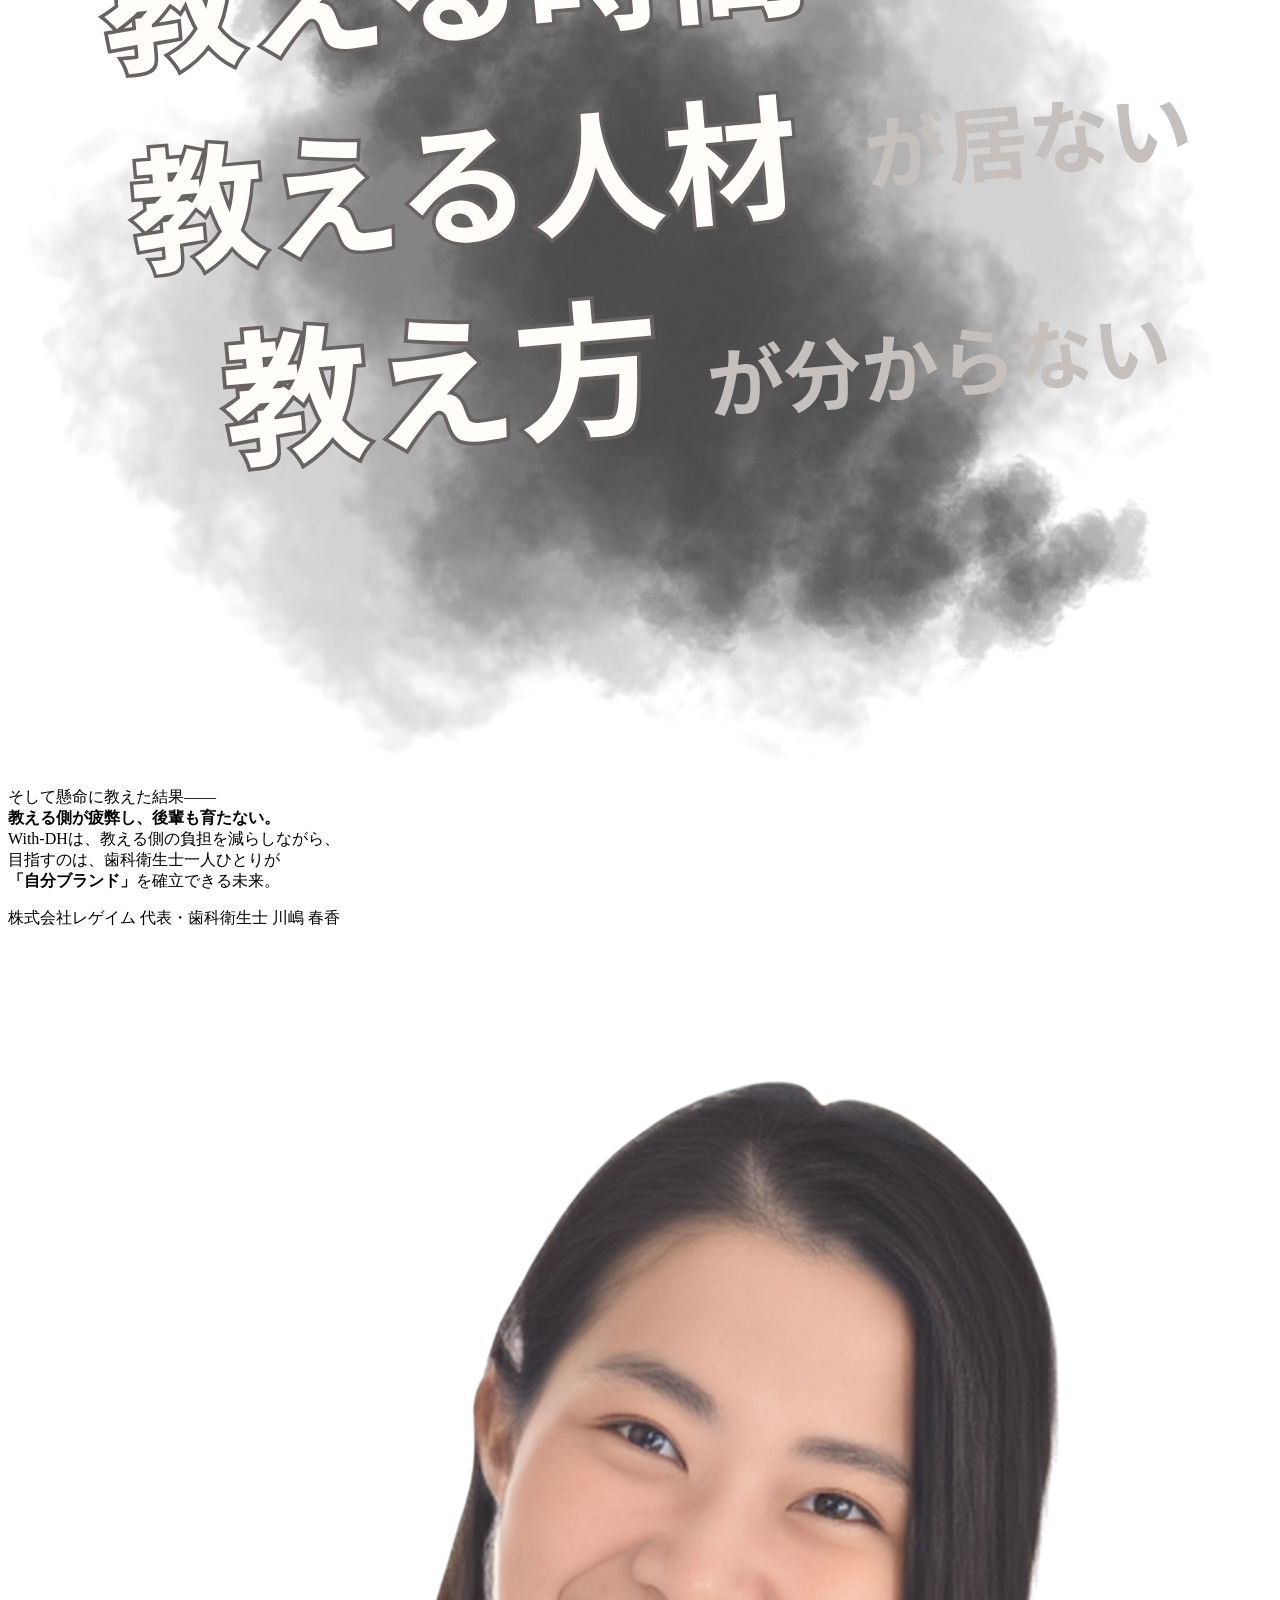
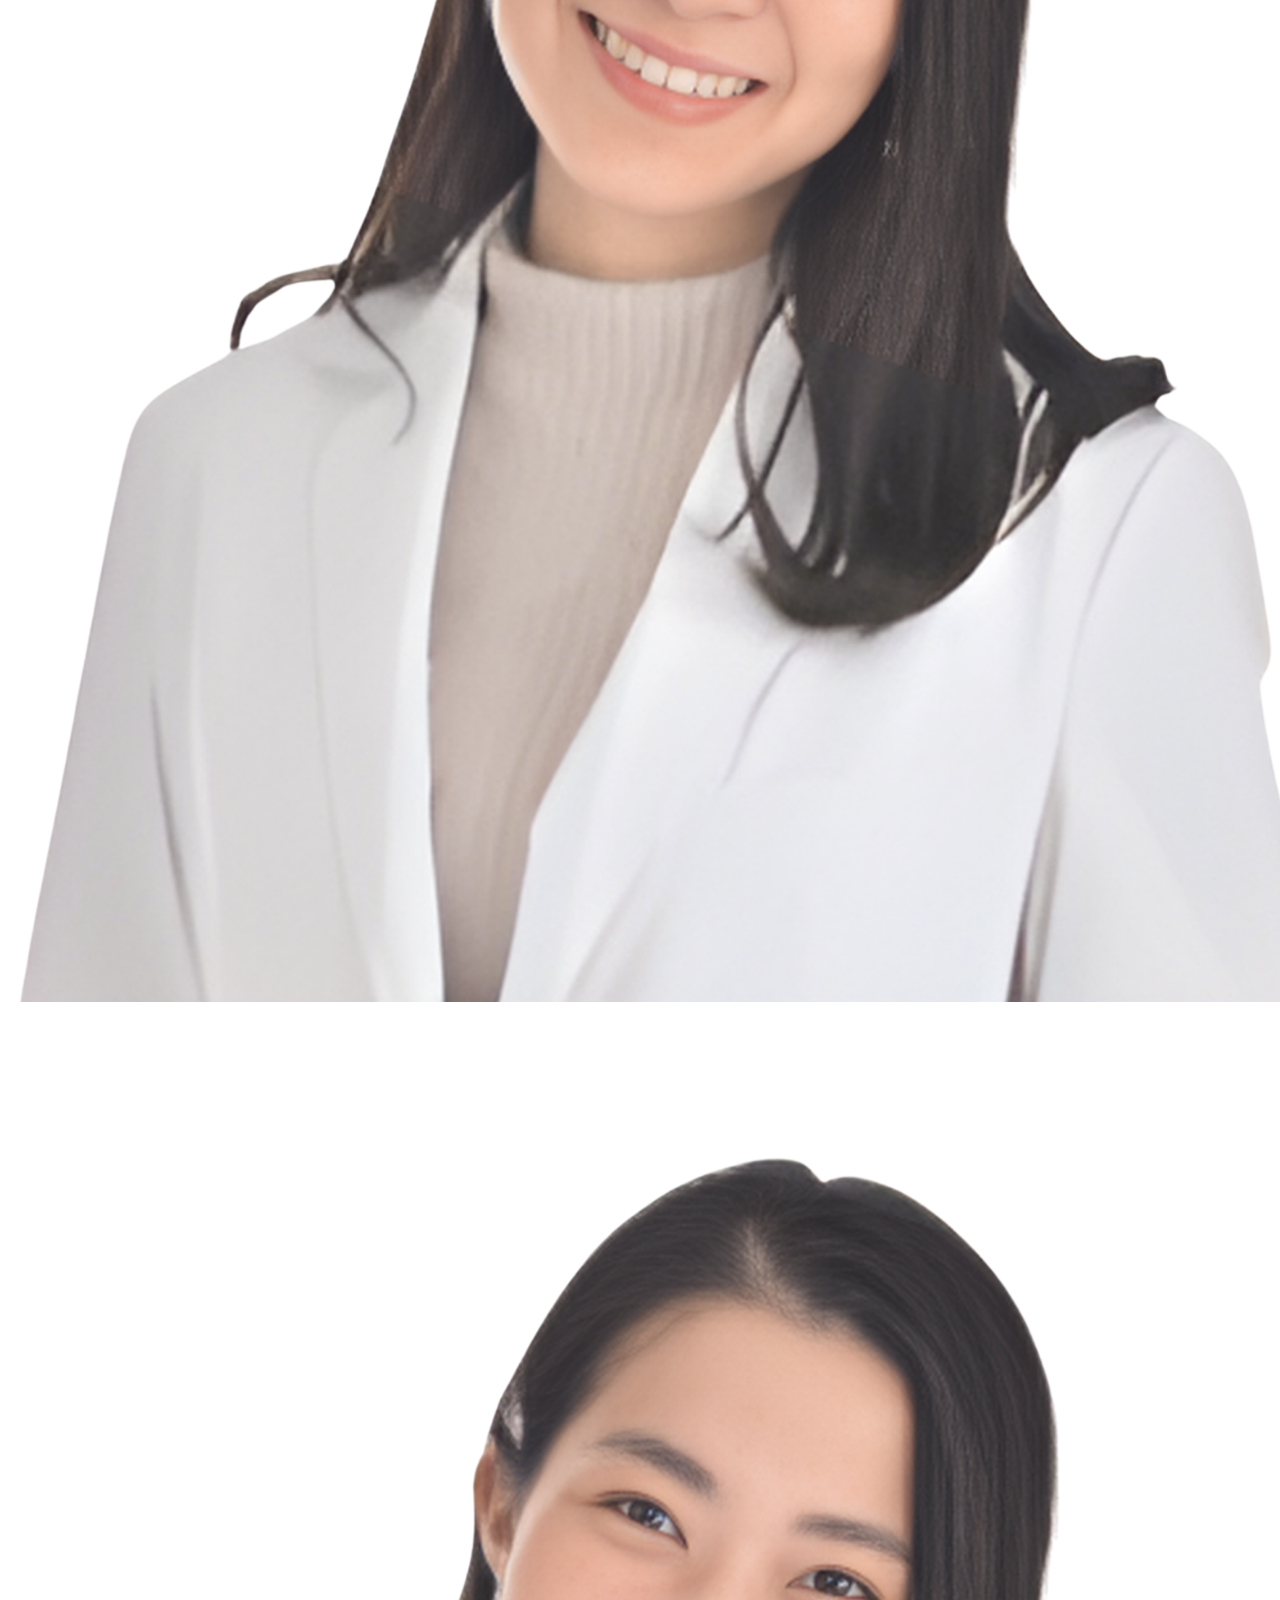
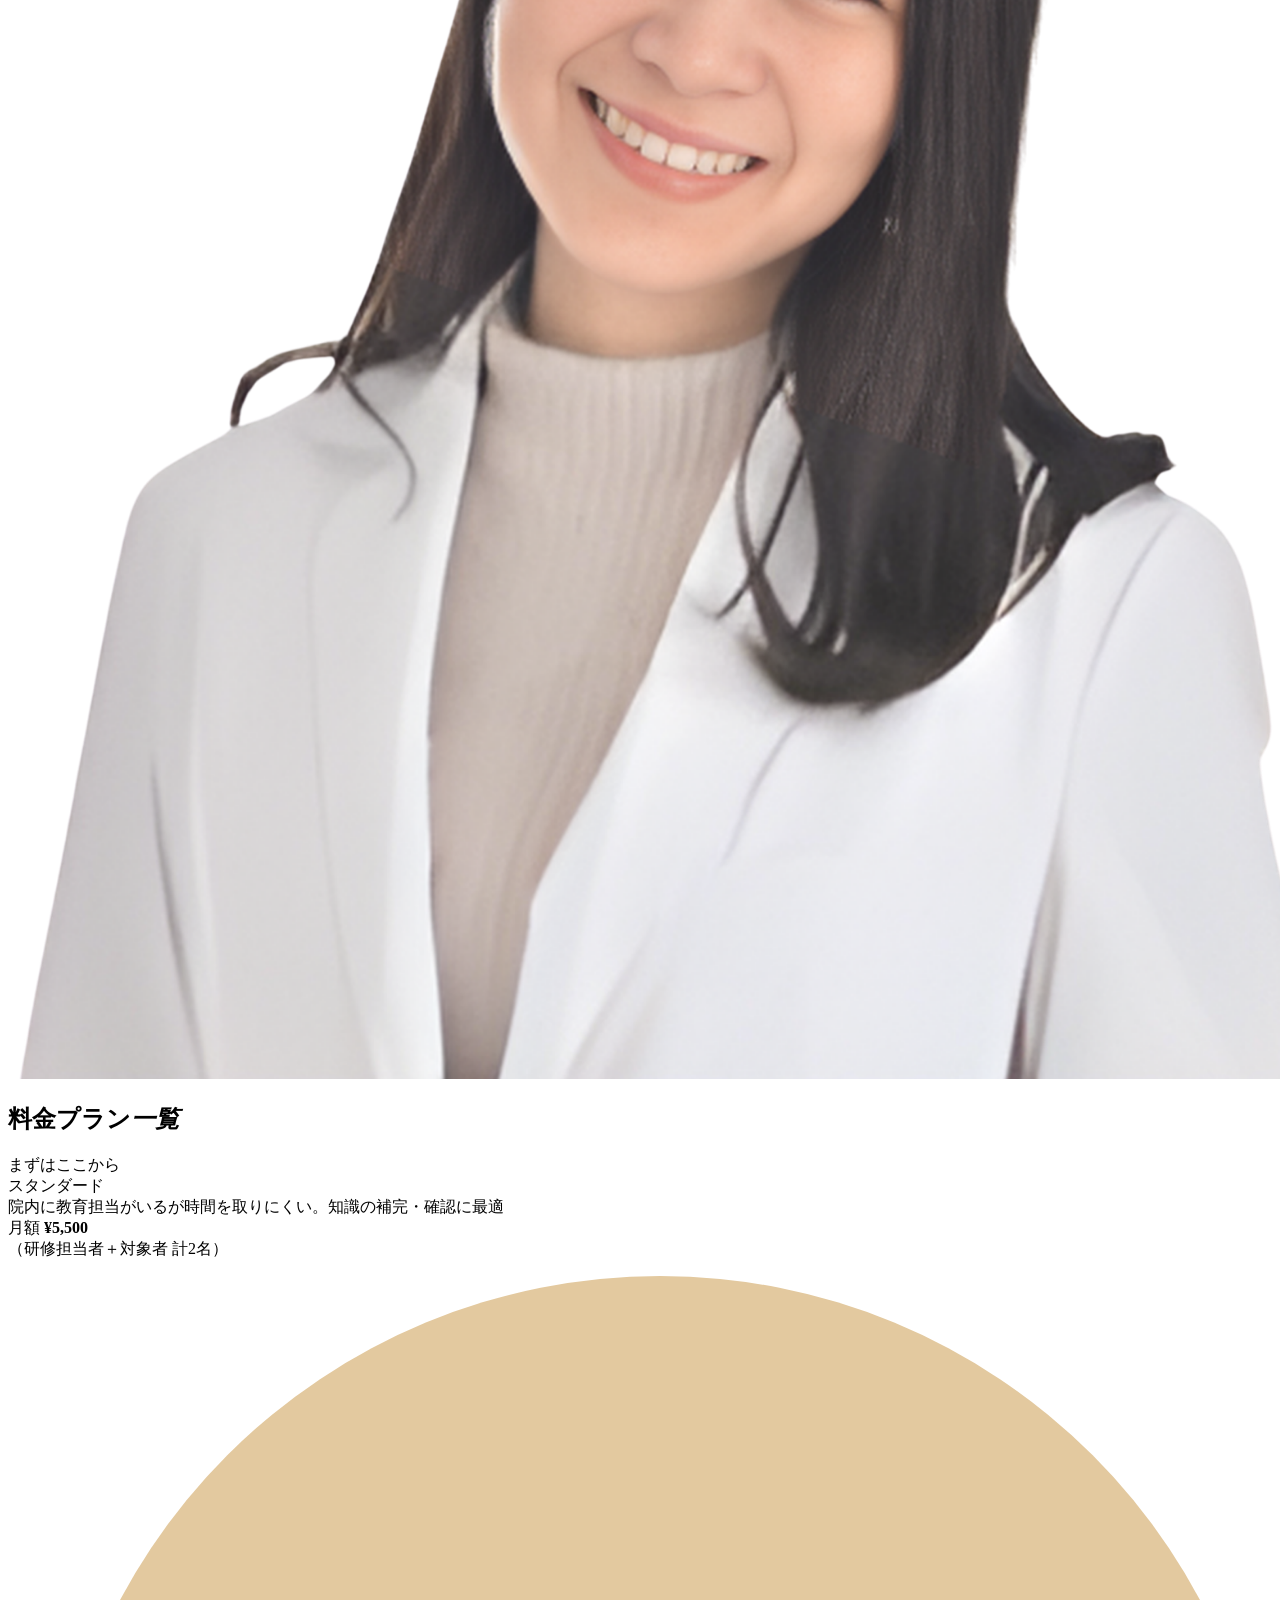
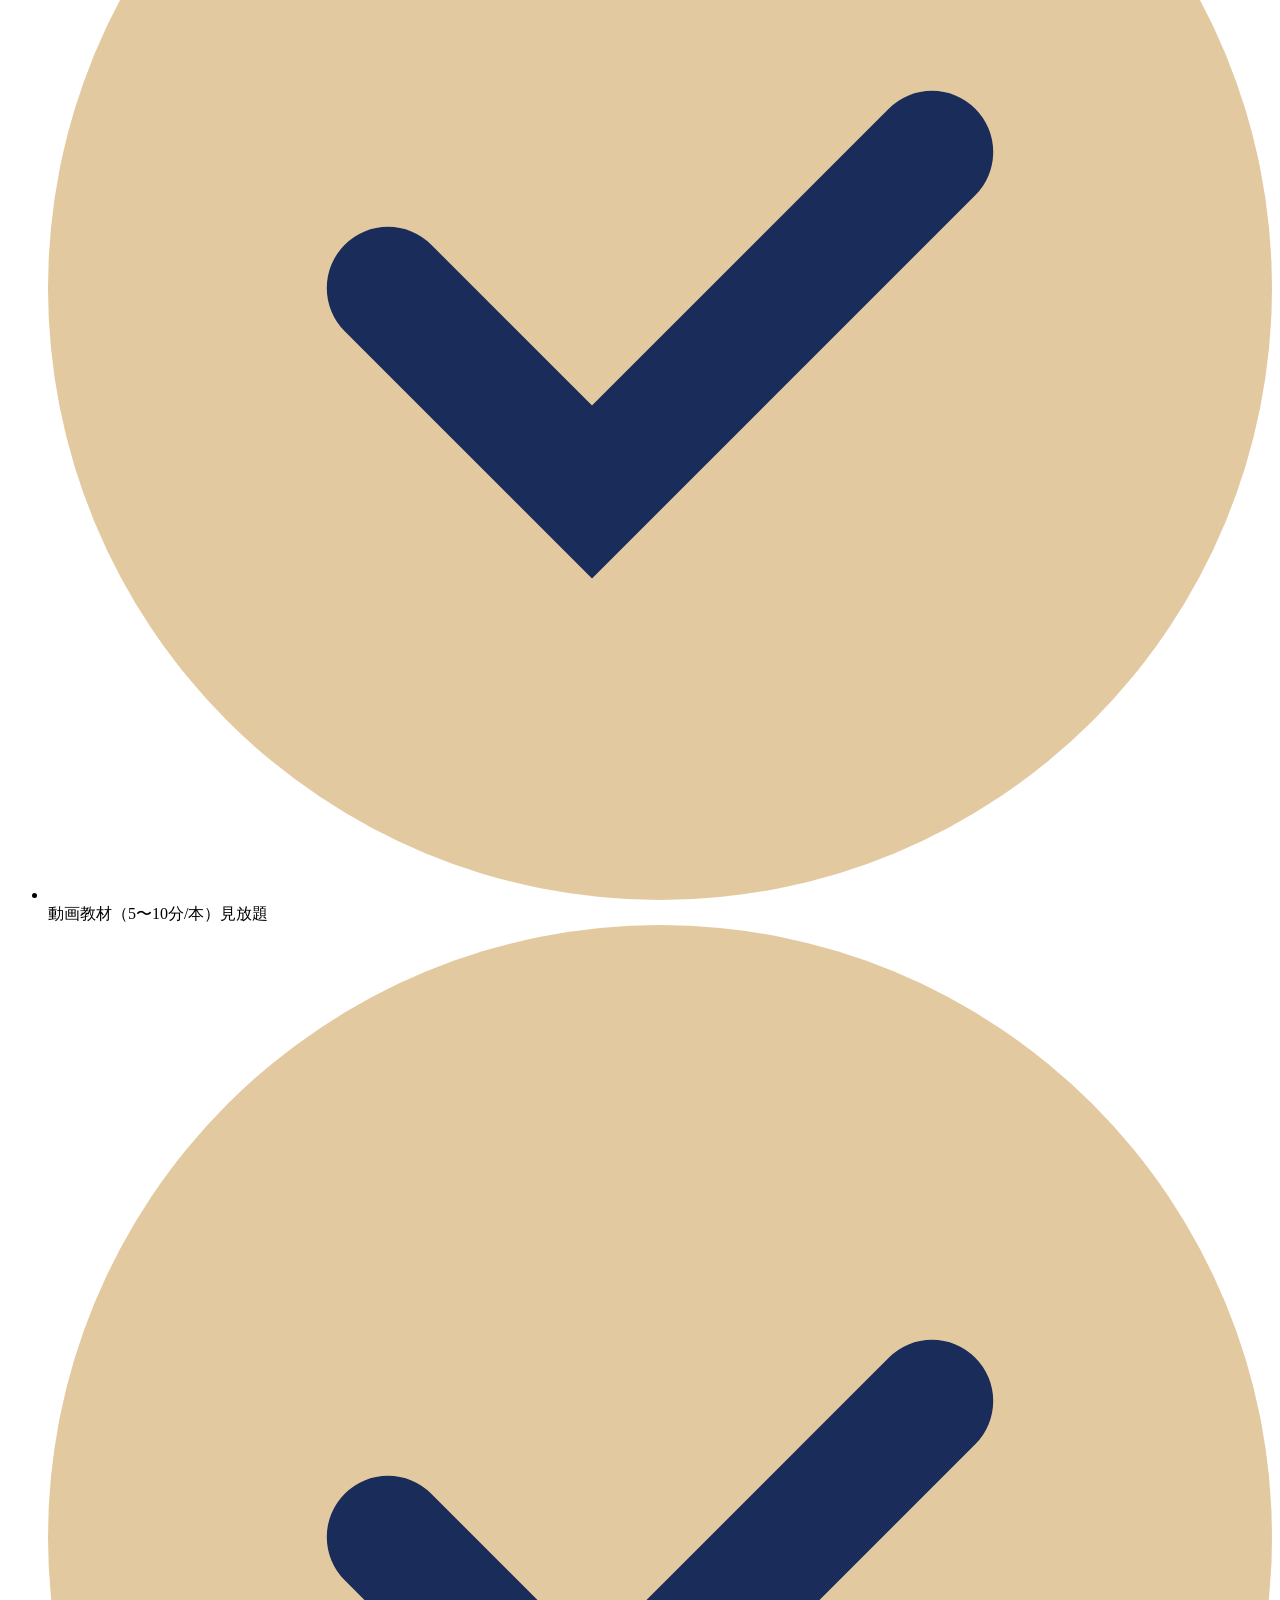
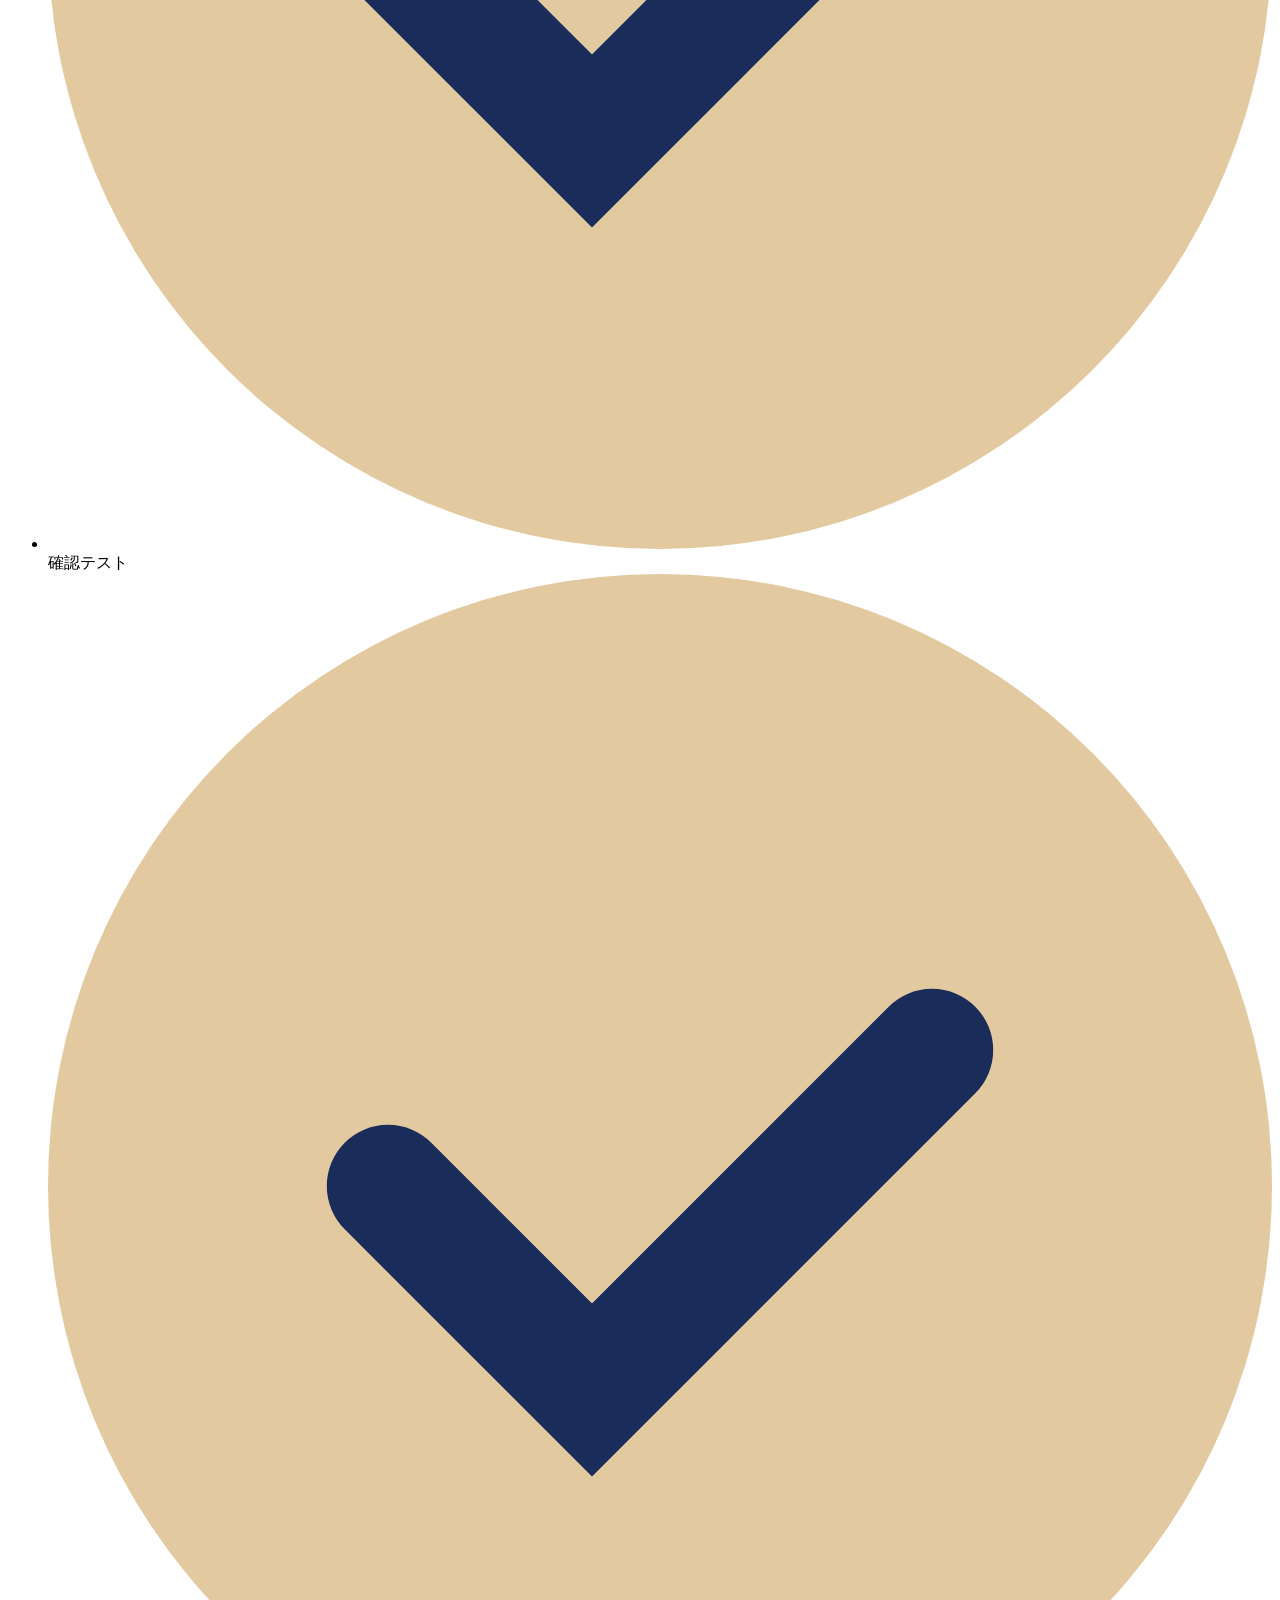
==== commit 93f0d4d6: "Add files via upload" ====
--- a/index.html
+++ b/index.html
@@ -69,7 +69,7 @@
   ===================================== -->
   <section class="diagnosis">
     <h2 class="diagnosis-title">あなたのクリニックに<em>合うプランは？</em></h2>
-    <p class="diagnosis-lead">当てはまる状況を選んでください</p>
+    <p class="diagnosis-lead">クリニックの現状は？</p>
 
     <div class="diagnosis-cards">
 
@@ -87,7 +87,7 @@
       <a href="#plan-premium" class="diagnosis-card fade-in-card">
         <div class="diagnosis-num">02</div>
         <div class="diagnosis-body">
-          <p class="diagnosis-text"><strong>育成担当者が居ない</strong>・<strong>育成できる人を育てたい</strong></p>
+          <p class="diagnosis-text"><strong>育成担当者が居ない</strong>・<strong>育成できる人を育てたい</strong><br><span class="diagnosis-sub">研修担当者または研修対象者1名が対象。研修担当者の場合は育成の仕方をアドバイスします。</span></p>
           <div class="diagnosis-plan">
             <span class="diagnosis-plan-name">プレミアムプラン</span>
             <span class="diagnosis-arrow">このプランを見る →</span>
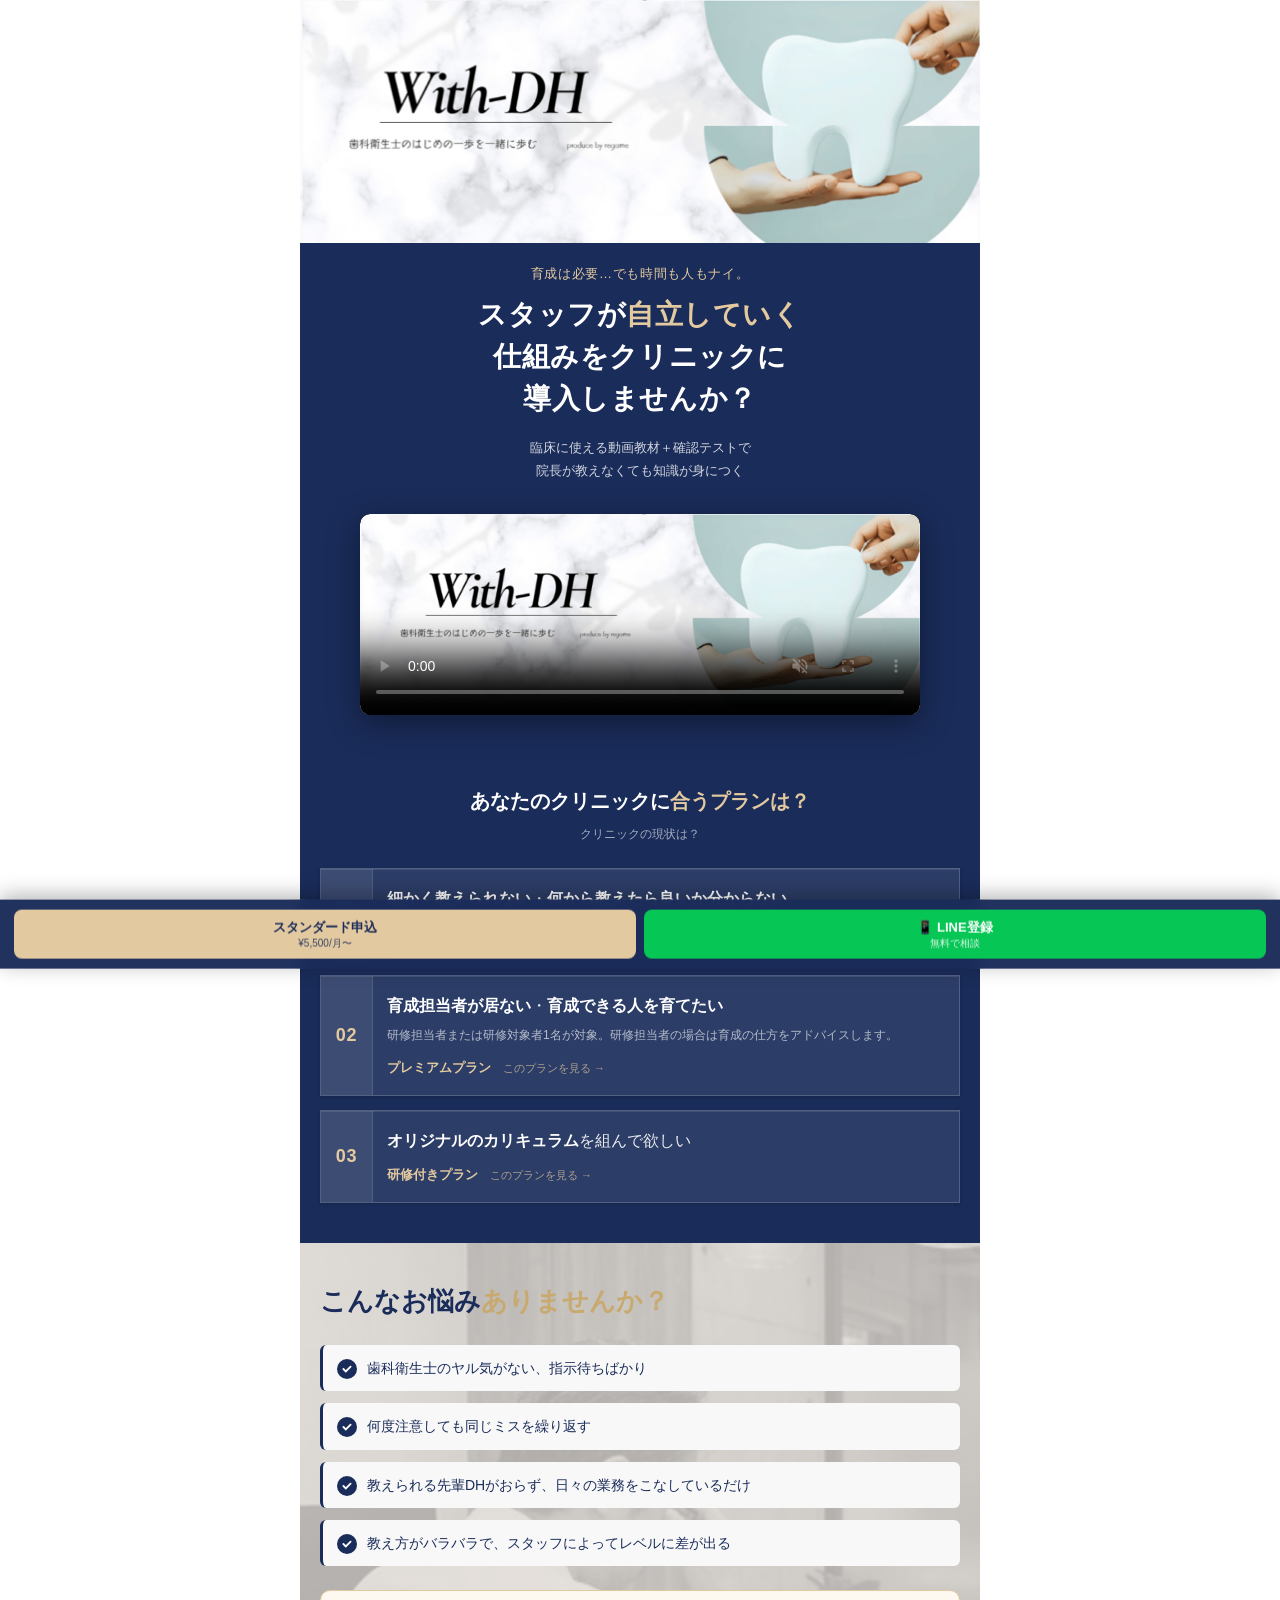
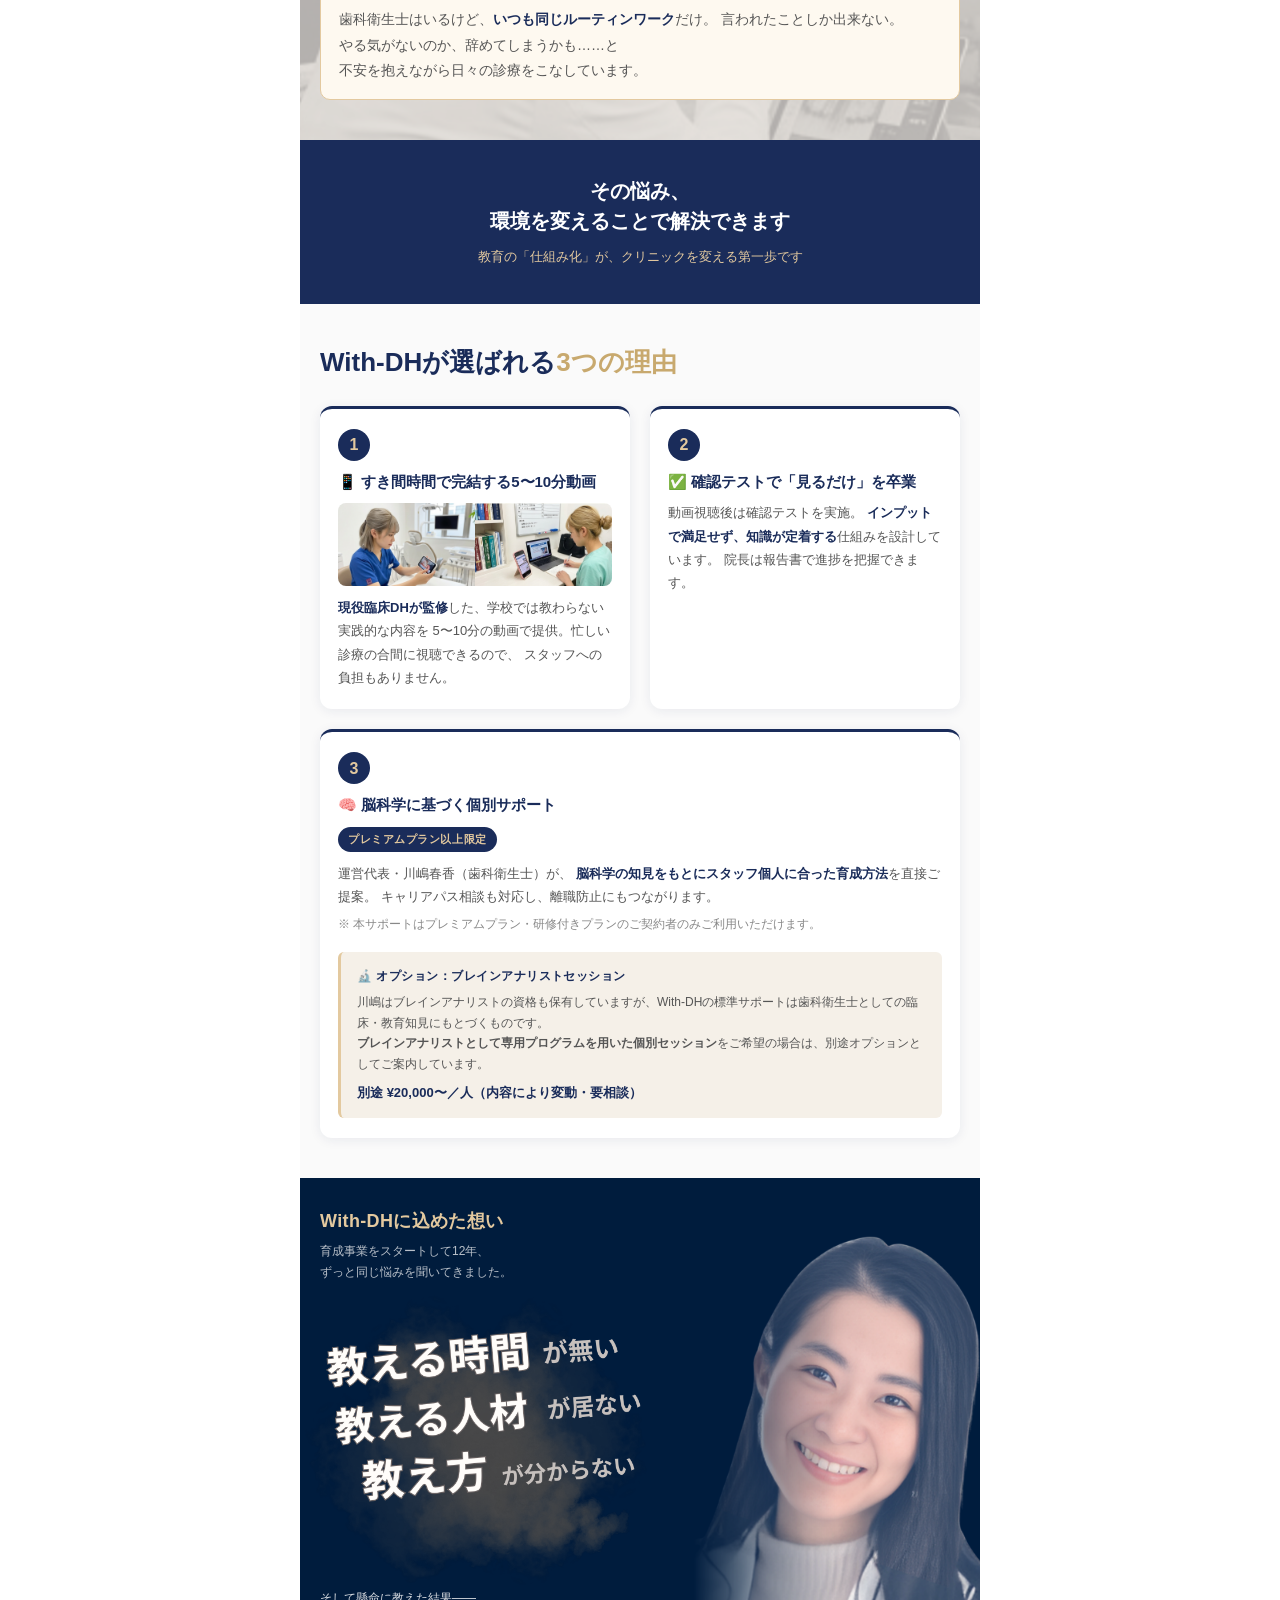
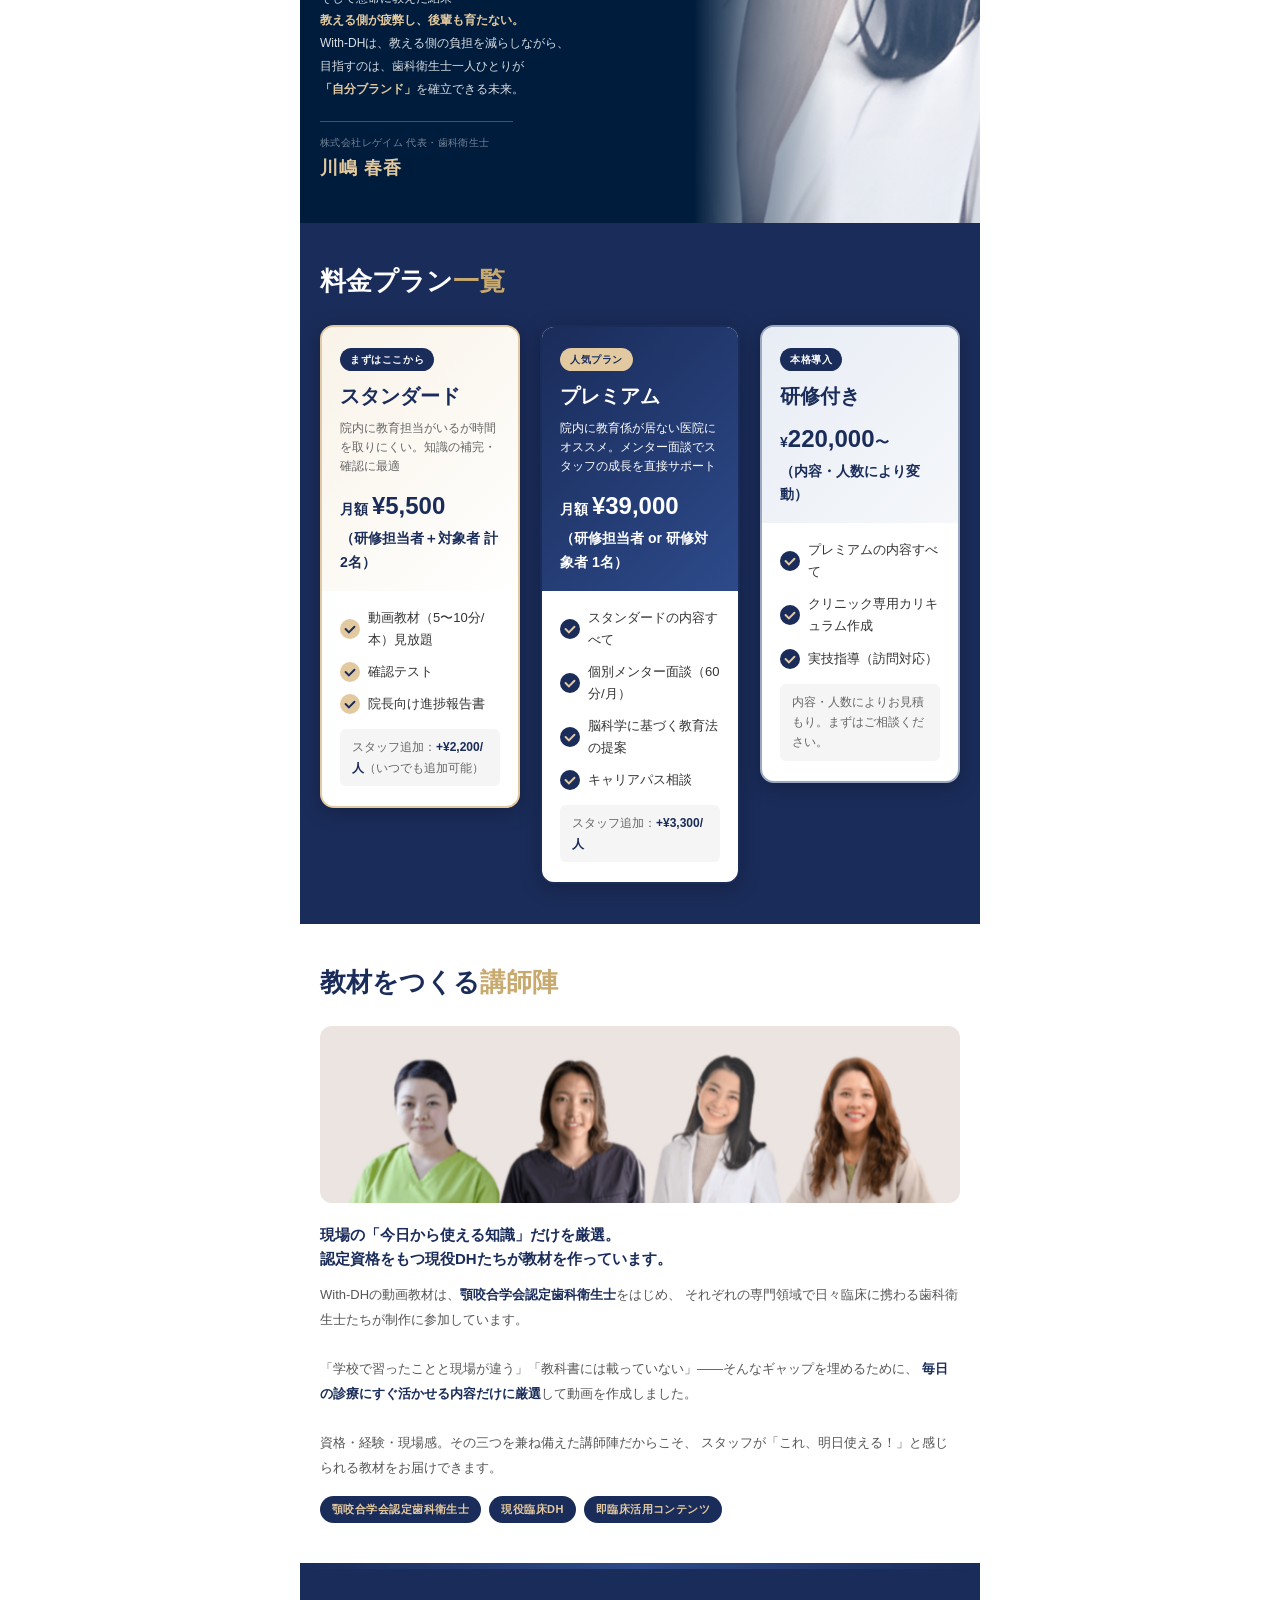
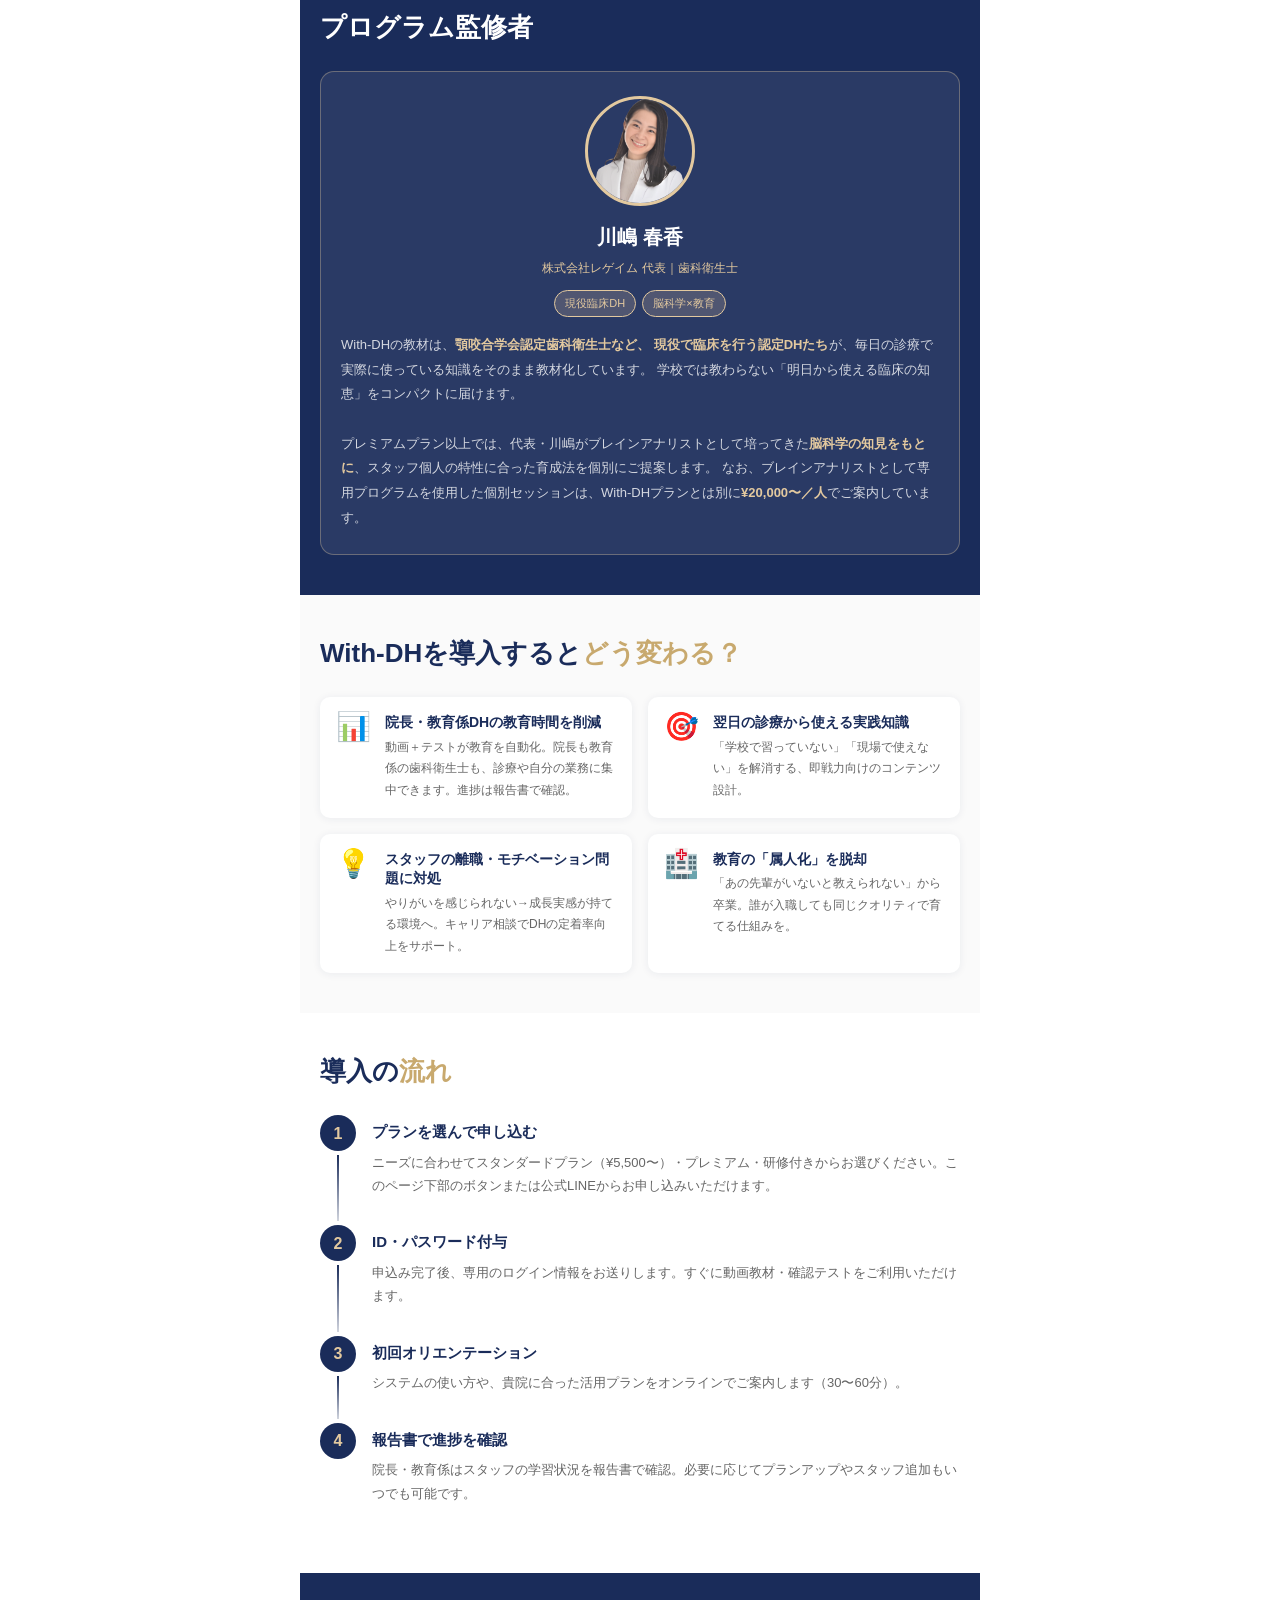
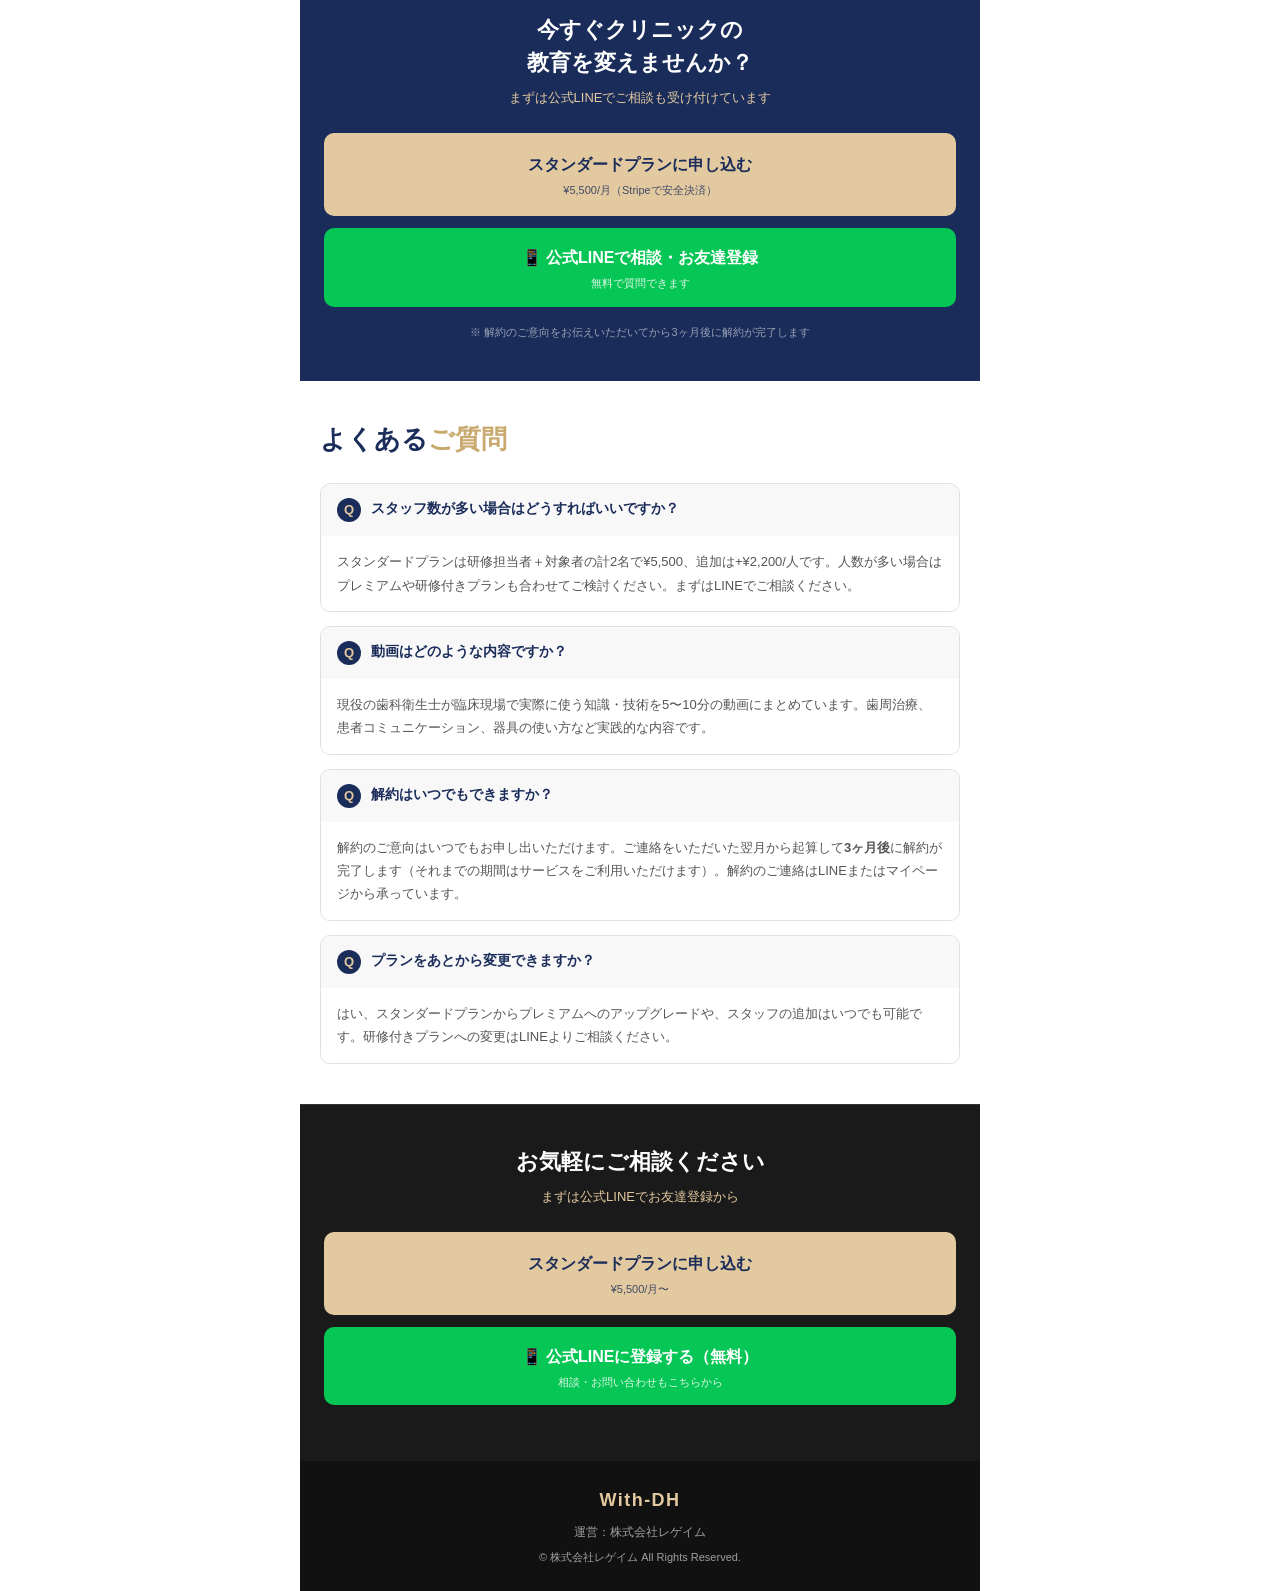
==== commit dfdf81e3: "Add files via upload" ====
--- a/index.html
+++ b/index.html
@@ -341,7 +341,7 @@
           <div class="plan-rec">人気プラン</div>
           <div class="plan-name">プレミアム</div>
           <div class="plan-tagline">院内に教育係が居ない医院にオススメ。メンター面談でスタッフの成長を直接サポート</div>
-          <div class="plan-price">月額 <strong>¥39,000</strong><br>（研修対象者 1名）</div>
+          <div class="plan-price">月額 <strong>¥39,000</strong><br>（研修担当者 or 研修対象者 1名）</div>
         </div>
         <div class="plan-body">
           <ul class="plan-features">
--- a/style.css
+++ b/style.css
@@ -0,0 +1,1406 @@
+/* ===========================================
+   With-DH Landing Page - Cloudflare Pages版
+   =========================================== */
+
+/* --- Reset / Base --- */
+*, *::before, *::after {
+  box-sizing: border-box;
+  margin: 0;
+  padding: 0;
+}
+
+body {
+  font-family: 'Noto Sans JP', 'Hiragino Kaku Gothic ProN', sans-serif;
+  font-size: 15px;
+  line-height: 1.7;
+  color: #333;
+  background: #fff;
+}
+
+img {
+  max-width: 100%;
+  height: auto;
+  display: block;
+}
+
+a {
+  text-decoration: none;
+  color: inherit;
+}
+
+/* --- CSS変数 --- */
+:root {
+  --navy: #1A2C5A;
+  --gold: #E3C99F;
+  --gold-dark: #c8a96e;
+  --white: #fff;
+  --bg-light: #F5F5F5;
+  --text: #333;
+  --text-light: #666;
+  --max-w: 680px;
+}
+
+/* --- Wrap --- */
+.wrap {
+  max-width: var(--max-w);
+  margin: 0 auto;
+  padding: 0;
+}
+
+/* ===========================================
+   HERO
+   =========================================== */
+.hero {
+  background: var(--navy);
+  padding: 0 0 32px;
+  text-align: center;
+}
+
+.hero-mainimg {
+  width: 100%;
+  border-radius: 0;
+  display: block;
+}
+
+.hero-catch {
+  color: var(--gold);
+  font-size: 13px;
+  font-weight: 500;
+  padding: 20px 20px 8px;
+  letter-spacing: 0.05em;
+}
+
+.hero-h1 {
+  color: #fff;
+  font-size: 24px;
+  font-weight: 900;
+  line-height: 1.5;
+  padding: 0 20px 16px;
+  letter-spacing: 0.02em;
+}
+
+.hero-h1 em {
+  font-style: normal;
+  color: var(--gold);
+}
+
+.hero-sub {
+  color: rgba(255,255,255,0.8);
+  font-size: 13px;
+  padding: 0 20px;
+  line-height: 1.8;
+}
+
+/* ===========================================
+   VIDEO SECTION（ヒーロー直下）
+   =========================================== */
+.video-section {
+  background: var(--navy);
+  padding: 0 20px 36px;
+  text-align: center;
+}
+
+.video-wrapper {
+  position: relative;
+  width: 100%;
+  max-width: 560px;
+  margin: 0 auto;
+  border-radius: 10px;
+  overflow: hidden;
+  background: #000;
+  box-shadow: 0 8px 32px rgba(0,0,0,0.4);
+}
+
+.video-wrapper video {
+  width: 100%;
+  display: block;
+  border-radius: 10px;
+}
+
+/* YouTubeやVimeo埋め込み用（16:9） */
+.video-embed {
+  position: relative;
+  width: 100%;
+  padding-top: 56.25%; /* 16:9 */
+  border-radius: 10px;
+  overflow: hidden;
+}
+
+.video-embed iframe {
+  position: absolute;
+  top: 0;
+  left: 0;
+  width: 100%;
+  height: 100%;
+  border: none;
+}
+
+/* ===========================================
+   DIAGNOSIS（あなたのクリニックに合うプランは？）
+   =========================================== */
+.diagnosis {
+  background: var(--navy);
+  padding: 36px 20px 40px;
+  text-align: center;
+}
+
+.diagnosis-title {
+  font-size: 20px;
+  font-weight: 900;
+  color: #fff;
+  line-height: 1.45;
+  margin-bottom: 8px;
+}
+
+.diagnosis-title em {
+  font-style: normal;
+  color: var(--gold);
+}
+
+.diagnosis-lead {
+  font-size: 12px;
+  color: rgba(255,255,255,0.6);
+  margin-bottom: 24px;
+}
+
+.diagnosis-cards {
+  display: flex;
+  flex-direction: column;
+  gap: 14px;
+}
+
+/* 各カード */
+.diagnosis-card {
+  position: relative;
+  display: flex;
+  align-items: stretch;
+  border-radius: 0;
+  overflow: hidden;
+  text-decoration: none;
+  color: inherit;
+  background: rgba(255, 255, 255, 0.08);
+  box-shadow:
+    0 1px 4px rgba(0, 0, 0, 0.2),
+    inset 0 1px 0 rgba(255, 255, 255, 0.1);
+  border: 1px solid rgba(255, 255, 255, 0.18);
+  opacity: 0;
+  transform: translateY(18px);
+  transition: background 0.2s, box-shadow 0.2s, transform 0.2s;
+}
+
+.diagnosis-card.is-visible {
+  opacity: 1;
+  transform: translateY(0);
+  transition: opacity 0.6s ease-out, transform 0.6s ease-out,
+              background 0.2s, box-shadow 0.2s;
+}
+
+.diagnosis-card:hover {
+  background: rgba(255, 255, 255, 0.13);
+  box-shadow:
+    0 2px 12px rgba(0, 0, 0, 0.25),
+    inset 0 1px 0 rgba(255, 255, 255, 0.15);
+  transform: translateY(-2px);
+}
+
+/* 番号 */
+.diagnosis-num {
+  position: relative;
+  z-index: 2;
+  flex-shrink: 0;
+  width: 52px;
+  background: rgba(255, 255, 255, 0.08);
+  display: flex;
+  align-items: center;
+  justify-content: center;
+  font-size: 18px;
+  font-weight: 900;
+  color: #E3C99F;
+  letter-spacing: 0.04em;
+  border-right: 1px solid rgba(255,255,255,0.1);
+}
+
+/* 本文エリア */
+.diagnosis-body {
+  position: relative;
+  z-index: 2;
+  flex: 1;
+  padding: 16px 14px;
+  text-align: left;
+}
+
+.diagnosis-text {
+  font-size: 16px;
+  color: rgba(255,255,255,0.9);
+  line-height: 1.7;
+  margin-bottom: 10px;
+}
+
+.diagnosis-text strong {
+  color: #fff;
+  font-weight: 700;
+}
+
+.diagnosis-sub {
+  font-size: 12px;
+  color: rgba(255,255,255,0.65);
+  font-weight: 400;
+  line-height: 1.6;
+}
+
+/* プラン名＋矢印 */
+.diagnosis-plan {
+  display: flex;
+  align-items: center;
+  gap: 12px;
+}
+
+.diagnosis-plan-name {
+  font-size: 13px;
+  font-weight: 900;
+  color: #E3C99F;
+}
+
+/* 矢印テキスト */
+.diagnosis-arrow {
+  font-size: 11px;
+  color: rgba(227,201,159,0.7);
+  white-space: nowrap;
+}
+
+/* ===========================================
+   DIVIDER
+   =========================================== */
+.divider {
+  height: 6px;
+  background: linear-gradient(90deg, var(--navy) 0%, #2d4a8a 50%, var(--navy) 100%);
+}
+
+/* ===========================================
+   共通セクション
+   =========================================== */
+section {
+  padding: 40px 20px;
+}
+
+.section-label {
+  display: none;
+}
+
+.video-section-label {
+  display: none;
+}
+
+.section-title {
+  font-size: 22px;
+  font-weight: 900;
+  color: var(--navy);
+  line-height: 1.45;
+  margin-bottom: 24px;
+}
+
+.section-title em {
+  font-style: normal;
+  color: var(--gold-dark);
+}
+
+/* ===========================================
+   PROBLEM
+   =========================================== */
+.pain {
+  background: #f0ede8;
+  position: relative;
+  overflow: hidden;
+}
+
+/* haikei.png 背景画像（透過度変更はここで） */
+.pain-bg {
+  position: absolute;
+  inset: 0;
+  background-image: url('./images/haikei.png');
+  background-size: cover;
+  background-position: center;
+  background-repeat: no-repeat;
+  opacity: 0.45;
+  pointer-events: none;
+  z-index: 0;
+}
+
+.pain-inner {
+  position: relative;
+  z-index: 1;
+}
+
+.pain-list {
+  list-style: none;
+  display: flex;
+  flex-direction: column;
+  gap: 12px;
+  margin-bottom: 24px;
+}
+
+.pain-item {
+  display: flex;
+  align-items: flex-start;
+  gap: 10px;
+  background: #f8f8f8;
+  border-left: 3px solid var(--navy);
+  border-radius: 6px;
+  padding: 12px 14px;
+}
+
+.pain-icon {
+  flex-shrink: 0;
+  width: 20px;
+  height: 20px;
+  background: var(--navy);
+  border-radius: 50%;
+  display: flex;
+  align-items: center;
+  justify-content: center;
+  margin-top: 2px;
+}
+
+.pain-icon svg {
+  width: 12px;
+  height: 12px;
+}
+
+.pain-text {
+  font-size: 14px;
+  line-height: 1.6;
+  color: var(--navy);
+  font-weight: 500;
+}
+
+.voice-box {
+  background: #FEF9F0;
+  border: 1px solid var(--gold);
+  border-radius: 10px;
+  padding: 16px 18px;
+  font-size: 14px;
+  line-height: 1.8;
+  color: #555;
+}
+
+.voice-box strong {
+  color: var(--navy);
+}
+
+/* ===========================================
+   BRIDGE
+   =========================================== */
+.bridge {
+  background: var(--navy);
+  text-align: center;
+  padding: 36px 24px;
+}
+
+.bridge-text {
+  color: #fff;
+  font-size: 20px;
+  font-weight: 900;
+  line-height: 1.5;
+  margin-bottom: 10px;
+}
+
+.bridge-sub {
+  color: var(--gold);
+  font-size: 13px;
+}
+
+/* ===========================================
+   SOLUTION
+   =========================================== */
+.solution {
+  background: #FAFAFA;
+}
+
+.feature-grid {
+  display: flex;
+  flex-direction: column;
+  gap: 20px;
+}
+
+.feature-card {
+  background: #fff;
+  border-radius: 12px;
+  padding: 20px 18px;
+  box-shadow: 0 2px 12px rgba(26,44,90,0.08);
+  border-top: 3px solid var(--navy);
+}
+
+.feature-num {
+  width: 32px;
+  height: 32px;
+  background: var(--navy);
+  color: var(--gold);
+  font-size: 16px;
+  font-weight: 900;
+  border-radius: 50%;
+  display: flex;
+  align-items: center;
+  justify-content: center;
+  margin-bottom: 10px;
+}
+
+.feature-title {
+  font-size: 15px;
+  font-weight: 700;
+  color: var(--navy);
+  margin-bottom: 8px;
+  line-height: 1.5;
+}
+
+.feature-img {
+  width: 100%;
+  border-radius: 8px;
+  margin: 10px 0;
+  max-height: 180px;
+  object-fit: cover;
+}
+
+.feature-desc {
+  font-size: 13px;
+  color: #555;
+  line-height: 1.8;
+}
+
+.feature-desc strong {
+  color: var(--navy);
+}
+
+/* プレミアム限定バッジ */
+.plan-badge {
+  display: inline-block;
+  background: var(--navy);
+  color: var(--gold);
+  font-size: 11px;
+  font-weight: 700;
+  letter-spacing: 0.05em;
+  padding: 3px 10px;
+  border-radius: 20px;
+  margin-bottom: 10px;
+}
+
+/* feature-card 内注記テキスト */
+.feature-note {
+  font-size: 12px;
+  color: #888;
+  margin-top: 6px;
+  display: block;
+}
+
+/* ブレインアナリスト オプションボックス */
+.brain-analyst-box {
+  margin-top: 16px;
+  padding: 14px 16px;
+  background: #f5f0e8;
+  border-left: 3px solid var(--gold);
+  border-radius: 6px;
+}
+
+.brain-analyst-label {
+  font-size: 12px;
+  font-weight: 700;
+  color: var(--navy);
+  margin-bottom: 6px;
+  letter-spacing: 0.04em;
+}
+
+.brain-analyst-desc {
+  font-size: 12px;
+  color: #555;
+  line-height: 1.7;
+  margin-bottom: 8px;
+}
+
+.brain-analyst-price {
+  font-size: 13px;
+  color: var(--navy);
+  font-weight: 700;
+}
+
+/* ===========================================
+   PLANS
+   =========================================== */
+.plans {
+  background: var(--navy);
+}
+
+.plans .section-label {
+  color: var(--gold);
+}
+
+.plans .section-title {
+  color: #fff;
+}
+
+.plan-cards {
+  display: flex;
+  flex-direction: column;
+  gap: 20px;
+}
+
+.plan-card {
+  border-radius: 14px;
+  overflow: hidden;
+  box-shadow: 0 4px 20px rgba(0,0,0,0.25);
+}
+
+/* LIGHT */
+.plan-card.light {
+  background: #fff;
+  border: 2px solid var(--gold);
+}
+
+.plan-card.light .plan-header {
+  background: linear-gradient(135deg, #f9f3e8 0%, #fff 100%);
+}
+
+/* PREMIUM */
+.plan-card.premium {
+  background: #fff;
+  border: 2px solid var(--navy);
+}
+
+.plan-card.premium .plan-header {
+  background: linear-gradient(135deg, var(--navy) 0%, #2d4a8a 100%);
+}
+
+.plan-card.premium .plan-name,
+.plan-card.premium .plan-tagline,
+.plan-card.premium .plan-price {
+  color: #fff;
+}
+
+.plan-card.premium .plan-rec {
+  background: var(--gold);
+  color: var(--navy);
+}
+
+/* TRAINING */
+.plan-card.training {
+  background: #fff;
+  border: 2px solid #9aA8c0;
+}
+
+.plan-card.training .plan-header {
+  background: linear-gradient(135deg, #e8edf5 0%, #f5f7fa 100%);
+}
+
+.plan-header {
+  padding: 18px 18px 16px;
+}
+
+.plan-rec {
+  display: inline-block;
+  background: var(--navy);
+  color: #fff;
+  font-size: 10px;
+  font-weight: 700;
+  padding: 3px 10px;
+  border-radius: 20px;
+  letter-spacing: 0.06em;
+  margin-bottom: 8px;
+}
+
+.plan-name {
+  font-size: 20px;
+  font-weight: 900;
+  color: var(--navy);
+  margin-bottom: 6px;
+}
+
+.plan-tagline {
+  font-size: 12px;
+  color: #666;
+  margin-bottom: 10px;
+  line-height: 1.6;
+}
+
+.plan-price {
+  font-size: 14px;
+  color: var(--navy);
+  font-weight: 700;
+}
+
+.plan-price strong {
+  font-size: 24px;
+}
+
+.plan-body {
+  padding: 16px 18px 20px;
+}
+
+.plan-features {
+  list-style: none;
+  display: flex;
+  flex-direction: column;
+  gap: 10px;
+  margin-bottom: 14px;
+}
+
+.plan-feature {
+  display: flex;
+  align-items: center;
+  gap: 8px;
+  font-size: 13px;
+  color: #333;
+}
+
+.check {
+  flex-shrink: 0;
+  width: 20px;
+  height: 20px;
+}
+
+.add-price {
+  font-size: 12px;
+  color: var(--text-light);
+  background: #f5f5f5;
+  border-radius: 6px;
+  padding: 8px 12px;
+}
+
+.add-price strong {
+  color: var(--navy);
+}
+
+/* ===========================================
+   LECTURERS
+   =========================================== */
+.lecturers {
+  background: #fff;
+}
+
+.lecturers-img {
+  width: 100%;
+  border-radius: 12px;
+  margin-bottom: 20px;
+  max-height: 220px;
+  object-fit: cover;
+}
+
+.lecturers-lead {
+  font-size: 15px;
+  font-weight: 700;
+  color: var(--navy);
+  margin-bottom: 12px;
+  line-height: 1.6;
+}
+
+.lecturers-text {
+  font-size: 13px;
+  color: #555;
+  line-height: 1.9;
+  margin-bottom: 16px;
+}
+
+.lecturers-text strong {
+  color: var(--navy);
+}
+
+.lecturers-badges {
+  display: flex;
+  flex-wrap: wrap;
+  gap: 8px;
+}
+
+.lecturers-badge {
+  background: var(--navy);
+  color: var(--gold);
+  font-size: 11px;
+  font-weight: 700;
+  padding: 4px 12px;
+  border-radius: 20px;
+  letter-spacing: 0.04em;
+}
+
+/* ===========================================
+   MENTOR
+   =========================================== */
+.mentor {
+  background: var(--navy);
+}
+
+.mentor .section-label {
+  color: var(--gold);
+}
+
+.mentor .section-title {
+  color: #fff;
+}
+
+.mentor-card {
+  background: rgba(255,255,255,0.07);
+  border: 1px solid rgba(227,201,159,0.35);
+  border-radius: 14px;
+  padding: 24px 20px;
+  text-align: center;
+}
+
+.lecturer-img {
+  width: 110px;
+  height: 110px;
+  border-radius: 50%;
+  object-fit: cover;
+  border: 3px solid var(--gold);
+  margin: 0 auto 14px;
+}
+
+.mentor-name {
+  color: #fff;
+  font-size: 20px;
+  font-weight: 900;
+  margin-bottom: 4px;
+}
+
+.mentor-role {
+  color: var(--gold);
+  font-size: 12px;
+  margin-bottom: 12px;
+}
+
+.mentor-tags {
+  display: flex;
+  flex-wrap: wrap;
+  justify-content: center;
+  gap: 6px;
+  margin-bottom: 16px;
+}
+
+.mentor-tag {
+  background: rgba(227,201,159,0.2);
+  border: 1px solid var(--gold);
+  color: var(--gold);
+  font-size: 11px;
+  padding: 3px 10px;
+  border-radius: 20px;
+}
+
+.mentor-desc {
+  font-size: 13px;
+  color: rgba(255,255,255,0.8);
+  line-height: 1.9;
+  text-align: left;
+}
+
+.mentor-desc strong {
+  color: var(--gold);
+}
+
+/* ===========================================
+   MESSAGE（川嶋の想い）
+   =========================================== */
+.message {
+  position: relative;
+  background: #001C3D;
+  overflow: hidden;
+  padding: 0;
+}
+
+/* ── 2カラムラッパー ── */
+.message-layout {
+  display: block; /* スマホ：縦積み */
+  position: relative;
+}
+
+/* 左カラム */
+.message-left {
+  position: relative;
+  z-index: 2;
+}
+
+/* 右カラム（デスクトップのみ表示） */
+.message-right {
+  display: none;
+}
+
+/* ── スマホ用 川嶋写真（絶対配置） ── */
+.message-photo-wrap {
+  position: absolute;
+  bottom: 0;
+  right: -10px;
+  width: 52%;
+  height: 58%;
+  pointer-events: none;
+  z-index: 1; /* テキスト・ラインより背面 */
+}
+
+.message-photo {
+  width: 100%;
+  height: 100%;
+  object-fit: contain;
+  object-position: bottom right;
+  display: block;
+  mix-blend-mode: screen;
+  -webkit-mask-image: linear-gradient(
+    to right,
+    transparent 0%,
+    rgba(0,0,0,0.4) 28%,
+    black 58%
+  );
+  mask-image: linear-gradient(
+    to right,
+    transparent 0%,
+    rgba(0,0,0,0.4) 28%,
+    black 58%
+  );
+}
+
+/* ── タイトル・リード ── */
+.message-content {
+  position: relative;
+  z-index: 2;
+  padding: 32px 20px 0;
+}
+
+.message-heading {
+  font-size: 18px;
+  font-weight: 900;
+  color: #E3C99F;
+  margin-bottom: 8px;
+  white-space: nowrap;
+  letter-spacing: 0.02em;
+  line-height: 1.3;
+}
+
+.message-lead {
+  font-size: 12px;
+  color: rgba(255,255,255,0.72);
+  line-height: 1.7;
+  margin-bottom: 0;
+}
+
+/* ── ブラシ画像 ── */
+.message-brush-block {
+  position: relative;
+  z-index: 3;
+  margin: 0;
+  height: 260px;
+  overflow: hidden;
+}
+
+.brush-img {
+  width: 100%;
+  height: 100%;
+  object-fit: cover;
+  object-position: center center;
+  display: block;
+  mix-blend-mode: screen;
+  opacity: 0;
+  transition: opacity 1.4s ease-in-out;
+}
+
+.brush-img.is-visible {
+  opacity: 1;
+}
+
+/* ── 本文・署名エリア ── */
+.message-body {
+  position: relative;
+  z-index: 10; /* 写真より確実に前面 */
+  padding: 0 20px 40px;
+}
+
+.message-body-text {
+  font-size: 12px;
+  color: rgba(255,255,255,0.85);
+  line-height: 1.9;
+  margin-bottom: 0;
+  max-width: 100%;
+}
+
+.message-body-text strong {
+  color: #E3C99F;
+  font-weight: 700;
+}
+
+/* 署名区切りライン（独立要素・写真より前面） */
+.message-sig-line {
+  margin-top: 20px;
+  height: 1px;
+  background: rgba(227,201,159,0.3);
+  position: relative;
+  z-index: 10;
+  max-width: 55%;
+}
+
+/* 署名 */
+.message-sig {
+  display: flex;
+  flex-direction: column;
+  align-items: flex-start;
+  margin-top: 12px;
+  gap: 2px;
+  position: relative;
+  z-index: 10;
+}
+
+.message-sig-role {
+  font-size: 10px;
+  color: rgba(255,255,255,0.45);
+  letter-spacing: 0.04em;
+}
+
+.message-sig-name {
+  font-size: 18px;
+  font-weight: 900;
+  color: #E3C99F;
+  letter-spacing: 0.06em;
+}
+
+/* ── デスクトップ（768px以上）── */
+@media (min-width: 768px) {
+  /* スマホ用写真を非表示 */
+  .message-photo-wrap {
+    display: none;
+  }
+
+  /* 2カラムに切り替え */
+  .message-layout {
+    display: flex;
+    align-items: stretch;
+    min-height: 480px;
+  }
+
+  .message-left {
+    flex: 0 0 58%;
+    display: flex;
+    flex-direction: column;
+  }
+
+  /* brushブロック：高さautoで縦横比を維持 */
+  .message-brush-block {
+    height: auto;
+    max-height: 340px;
+  }
+
+  .brush-img {
+    object-fit: contain;
+    object-position: left center;
+    height: auto;
+    max-height: 340px;
+  }
+
+  /* 本文を下に押し込む */
+  .message-body {
+    flex: 1;
+    padding: 0 24px 40px 20px;
+  }
+
+  /* 右カラム：川嶋写真 */
+  .message-right {
+    display: block;
+    flex: 0 0 42%;
+    position: relative;
+    overflow: hidden;
+  }
+
+  .message-photo-desktop {
+    position: absolute;
+    bottom: 0;
+    right: 0;
+    width: 100%;
+    height: 100%;
+    object-fit: cover;
+    object-position: top center;
+    display: block;
+    mix-blend-mode: screen;
+    /* 左端をネイビーにフェード */
+    -webkit-mask-image: linear-gradient(
+      to right,
+      transparent 0%,
+      rgba(0,0,0,0.5) 20%,
+      black 50%
+    );
+    mask-image: linear-gradient(
+      to right,
+      transparent 0%,
+      rgba(0,0,0,0.5) 20%,
+      black 50%
+    );
+  }
+}
+
+
+/* ===========================================
+   WHY WITH-DH
+   =========================================== */
+.why {
+  background: #FAFAFA;
+}
+
+.why-grid {
+  display: flex;
+  flex-direction: column;
+  gap: 18px;
+}
+
+.why-item {
+  display: flex;
+  align-items: flex-start;
+  gap: 14px;
+  background: #fff;
+  border-radius: 10px;
+  padding: 16px;
+  box-shadow: 0 1px 8px rgba(26,44,90,0.07);
+}
+
+.why-icon {
+  font-size: 28px;
+  flex-shrink: 0;
+  line-height: 1;
+}
+
+.why-content-title {
+  font-size: 14px;
+  font-weight: 700;
+  color: var(--navy);
+  margin-bottom: 4px;
+  line-height: 1.4;
+}
+
+.why-content-desc {
+  font-size: 12px;
+  color: #666;
+  line-height: 1.8;
+}
+
+/* ===========================================
+   FLOW
+   =========================================== */
+.flow {
+  background: #fff;
+}
+
+.flow-steps {
+  display: flex;
+  flex-direction: column;
+  gap: 0;
+}
+
+.flow-step {
+  display: flex;
+  gap: 16px;
+}
+
+.flow-left {
+  display: flex;
+  flex-direction: column;
+  align-items: center;
+  flex-shrink: 0;
+}
+
+.flow-circle {
+  width: 36px;
+  height: 36px;
+  background: var(--navy);
+  color: var(--gold);
+  font-size: 16px;
+  font-weight: 900;
+  border-radius: 50%;
+  display: flex;
+  align-items: center;
+  justify-content: center;
+  flex-shrink: 0;
+}
+
+.flow-line {
+  flex: 1;
+  width: 2px;
+  background: linear-gradient(to bottom, var(--navy), rgba(26,44,90,0.2));
+  min-height: 24px;
+  margin: 4px 0;
+}
+
+.flow-step:last-child .flow-line {
+  display: none;
+}
+
+.flow-content {
+  padding: 4px 0 28px;
+}
+
+.flow-title {
+  font-size: 15px;
+  font-weight: 700;
+  color: var(--navy);
+  margin-bottom: 6px;
+}
+
+.flow-desc {
+  font-size: 13px;
+  color: #666;
+  line-height: 1.8;
+}
+
+/* ===========================================
+   CTA AREA
+   =========================================== */
+.cta-area {
+  background: var(--navy);
+  padding: 40px 24px;
+  text-align: center;
+}
+
+.cta-title {
+  font-size: 22px;
+  font-weight: 900;
+  color: #fff;
+  line-height: 1.5;
+  margin-bottom: 8px;
+}
+
+.cta-sub {
+  color: var(--gold);
+  font-size: 13px;
+  margin-bottom: 24px;
+}
+
+.btn-primary {
+  display: flex;
+  flex-direction: column;
+  align-items: center;
+  background: var(--gold);
+  color: var(--navy);
+  font-size: 16px;
+  font-weight: 900;
+  padding: 16px 20px 14px;
+  border-radius: 10px;
+  margin-bottom: 12px;
+  border: 2px solid transparent;
+  transition: opacity 0.2s;
+  cursor: pointer;
+}
+
+.btn-primary span {
+  font-size: 11px;
+  font-weight: 500;
+  margin-top: 3px;
+  opacity: 0.8;
+}
+
+.btn-primary:hover {
+  opacity: 0.9;
+}
+
+.btn-line {
+  display: flex;
+  flex-direction: column;
+  align-items: center;
+  background: #06C755;
+  color: #fff;
+  font-size: 16px;
+  font-weight: 900;
+  padding: 16px 20px 14px;
+  border-radius: 10px;
+  margin-bottom: 16px;
+  transition: opacity 0.2s;
+  cursor: pointer;
+}
+
+.btn-line span {
+  font-size: 11px;
+  font-weight: 500;
+  margin-top: 3px;
+  opacity: 0.85;
+}
+
+.btn-line:hover {
+  opacity: 0.9;
+}
+
+.cta-guarantee {
+  font-size: 11px;
+  color: rgba(255,255,255,0.55);
+  margin-top: 8px;
+}
+
+/* フッターCTA ダーク背景 */
+.cta-area--dark {
+  background: #1a1a1a;
+  border-top: 1px solid #333;
+}
+
+/* ===========================================
+   FAQ
+   =========================================== */
+.faq {
+  background: #fff;
+}
+
+.faq-list {
+  display: flex;
+  flex-direction: column;
+  gap: 14px;
+}
+
+.faq-item {
+  border: 1px solid #e0e0e0;
+  border-radius: 10px;
+  overflow: hidden;
+}
+
+.faq-q {
+  display: flex;
+  align-items: flex-start;
+  gap: 10px;
+  padding: 14px 16px;
+  background: #f8f8f8;
+  cursor: pointer;
+}
+
+.faq-q-icon {
+  flex-shrink: 0;
+  width: 24px;
+  height: 24px;
+  background: var(--navy);
+  color: var(--gold);
+  font-size: 13px;
+  font-weight: 900;
+  border-radius: 50%;
+  display: flex;
+  align-items: center;
+  justify-content: center;
+}
+
+.faq-q-text {
+  font-size: 14px;
+  font-weight: 700;
+  color: var(--navy);
+  line-height: 1.5;
+}
+
+.faq-a {
+  padding: 14px 16px;
+  font-size: 13px;
+  color: #555;
+  line-height: 1.8;
+  background: #fff;
+}
+
+/* ===========================================
+   FOOTER
+   =========================================== */
+.footer {
+  background: #111;
+  color: rgba(255,255,255,0.6);
+  padding: 24px 20px;
+  text-align: center;
+}
+
+.footer-logo {
+  color: var(--gold);
+  font-size: 18px;
+  font-weight: 900;
+  margin-bottom: 6px;
+  letter-spacing: 0.08em;
+}
+
+.footer-company {
+  font-size: 12px;
+  margin-bottom: 6px;
+}
+
+.footer-copy {
+  font-size: 11px;
+}
+
+/* ===========================================
+   STICKY CTA
+   =========================================== */
+.sticky {
+  position: fixed;
+  bottom: 0;
+  left: 0;
+  right: 0;
+  z-index: 9999;
+  background: rgba(26, 44, 90, 0.97);
+  backdrop-filter: blur(8px);
+  display: flex;
+  gap: 8px;
+  padding: 10px 14px calc(10px + env(safe-area-inset-bottom));
+  box-shadow: 0 -4px 20px rgba(0,0,0,0.3);
+  transform: translateY(100%);
+  transition: transform 0.3s ease;
+}
+
+.sticky.visible {
+  transform: translateY(0);
+}
+
+.sticky-btn {
+  flex: 1;
+  display: flex;
+  flex-direction: column;
+  align-items: center;
+  justify-content: center;
+  border-radius: 8px;
+  padding: 10px 8px 9px;
+  font-size: 13px;
+  font-weight: 900;
+  text-decoration: none;
+  transition: opacity 0.2s;
+  line-height: 1.2;
+}
+
+.sticky-btn small {
+  font-size: 10px;
+  font-weight: 500;
+  margin-top: 2px;
+  opacity: 0.85;
+}
+
+.sticky-btn-primary {
+  background: var(--gold);
+  color: var(--navy);
+}
+
+.sticky-btn-line {
+  background: #06C755;
+  color: #fff;
+}
+
+.sticky-btn:hover {
+  opacity: 0.9;
+}
+
+/* ===========================================
+   Responsive（タブレット以上）
+   =========================================== */
+@media (min-width: 768px) {
+  .hero-h1 {
+    font-size: 28px;
+  }
+
+  .section-title {
+    font-size: 26px;
+  }
+
+  .feature-grid {
+    flex-direction: row;
+    flex-wrap: wrap;
+  }
+
+  .feature-card {
+    flex: 1 1 calc(50% - 12px);
+    min-width: 260px;
+  }
+
+  .plan-cards {
+    flex-direction: row;
+    align-items: flex-start;
+  }
+
+  .plan-card {
+    flex: 1;
+  }
+
+  .why-grid {
+    display: grid;
+    grid-template-columns: 1fr 1fr;
+    gap: 16px;
+  }
+}
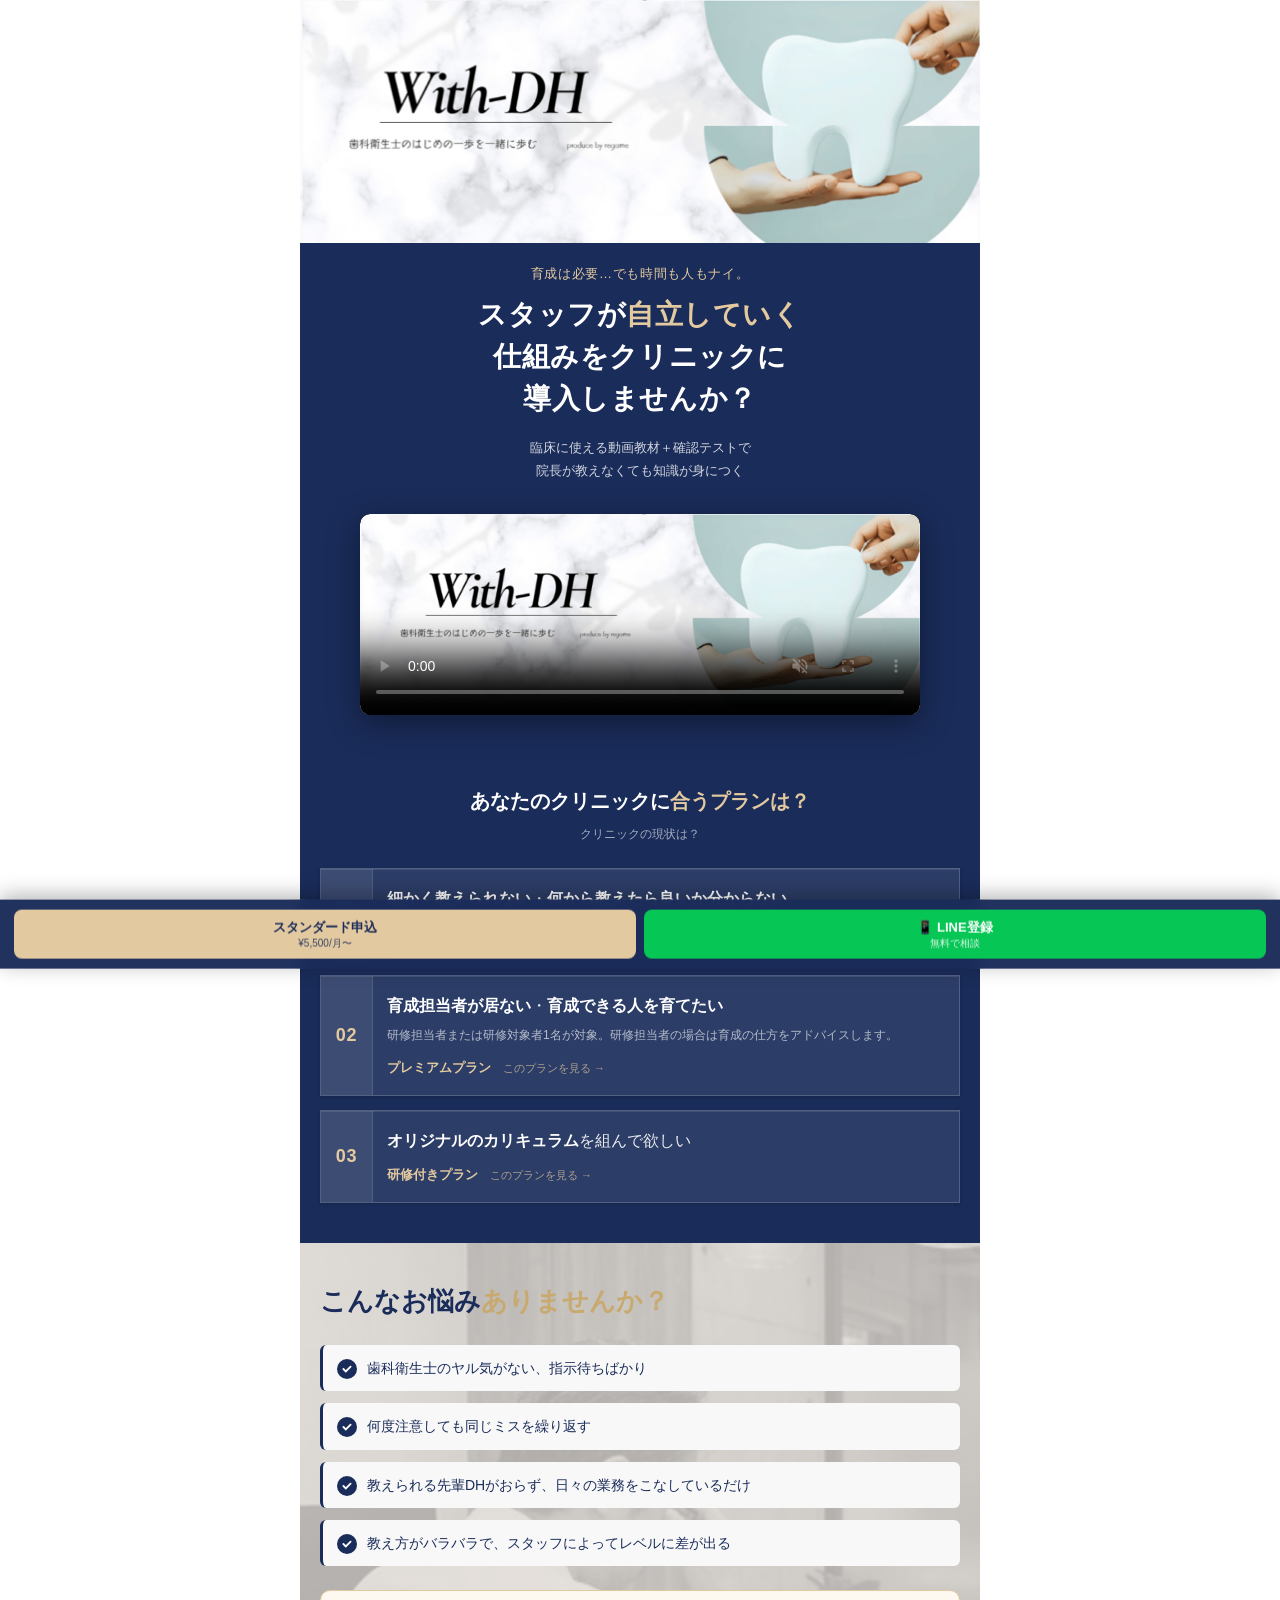
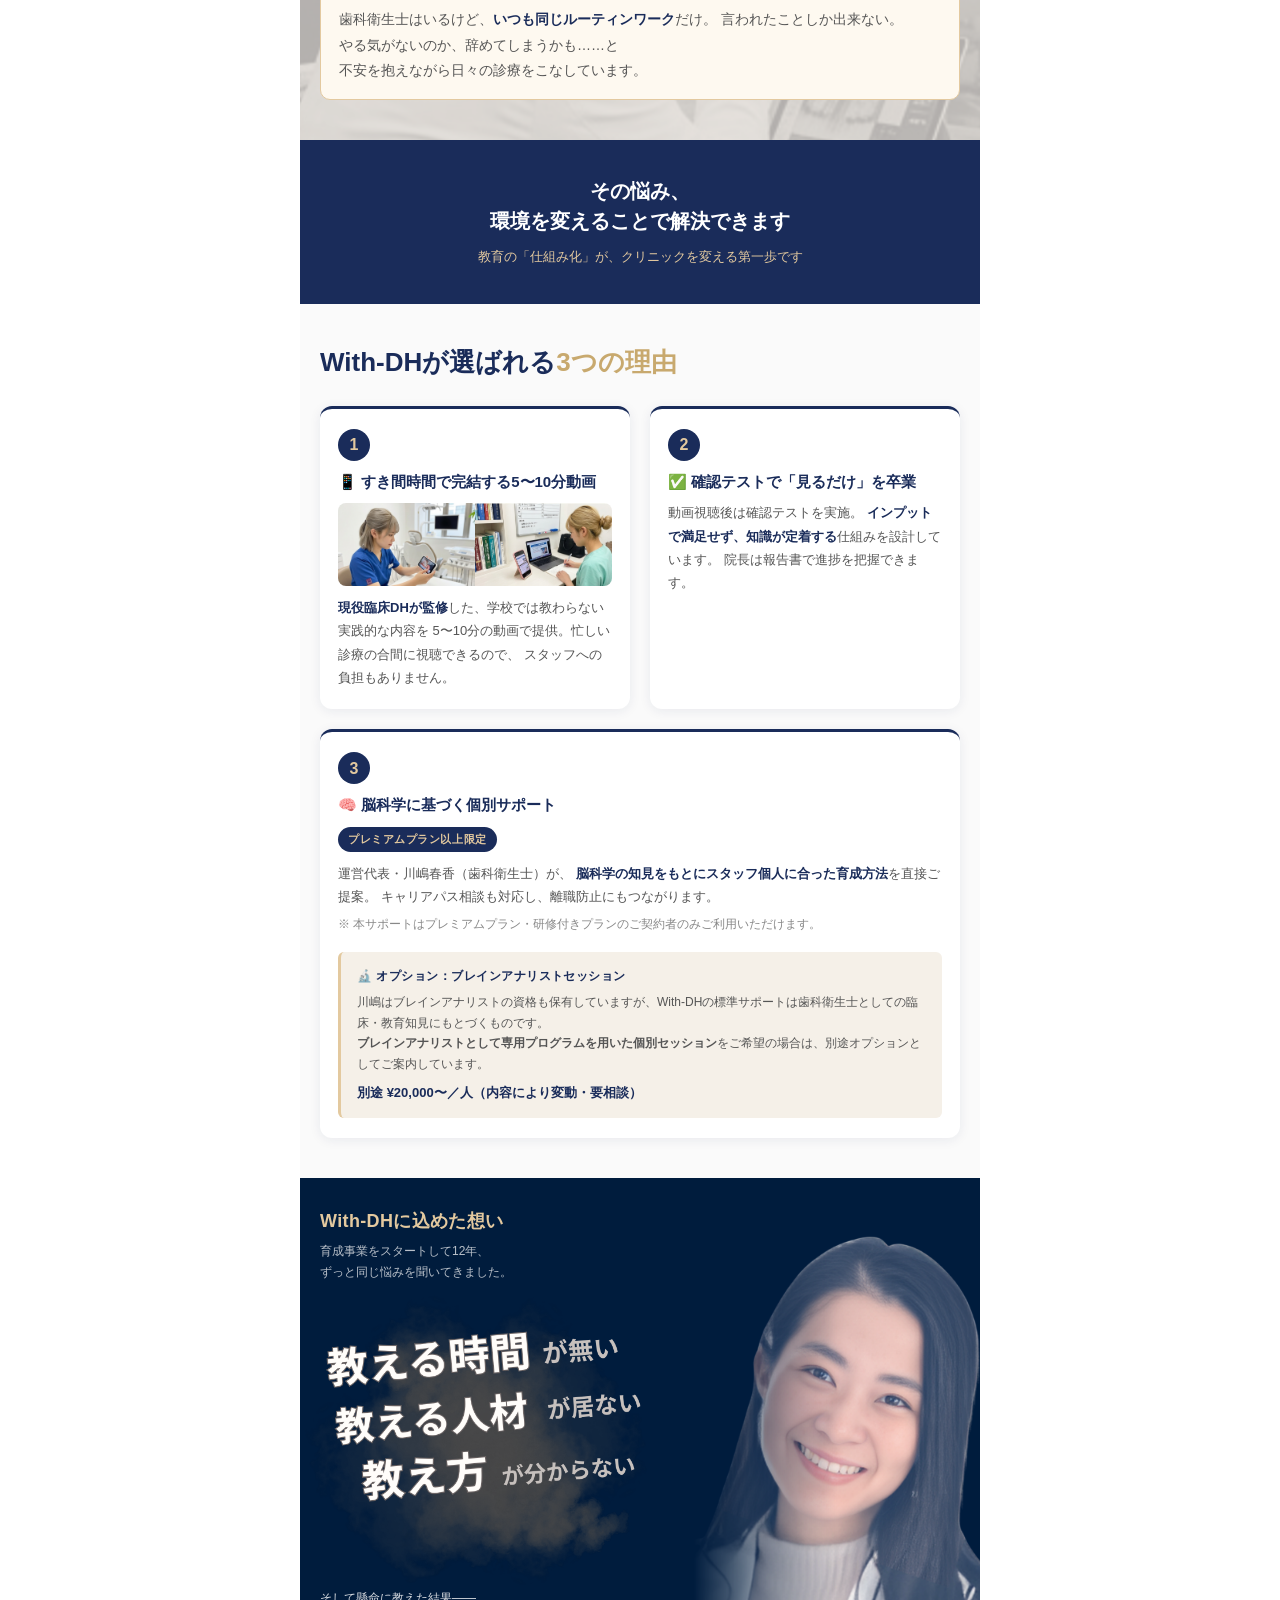
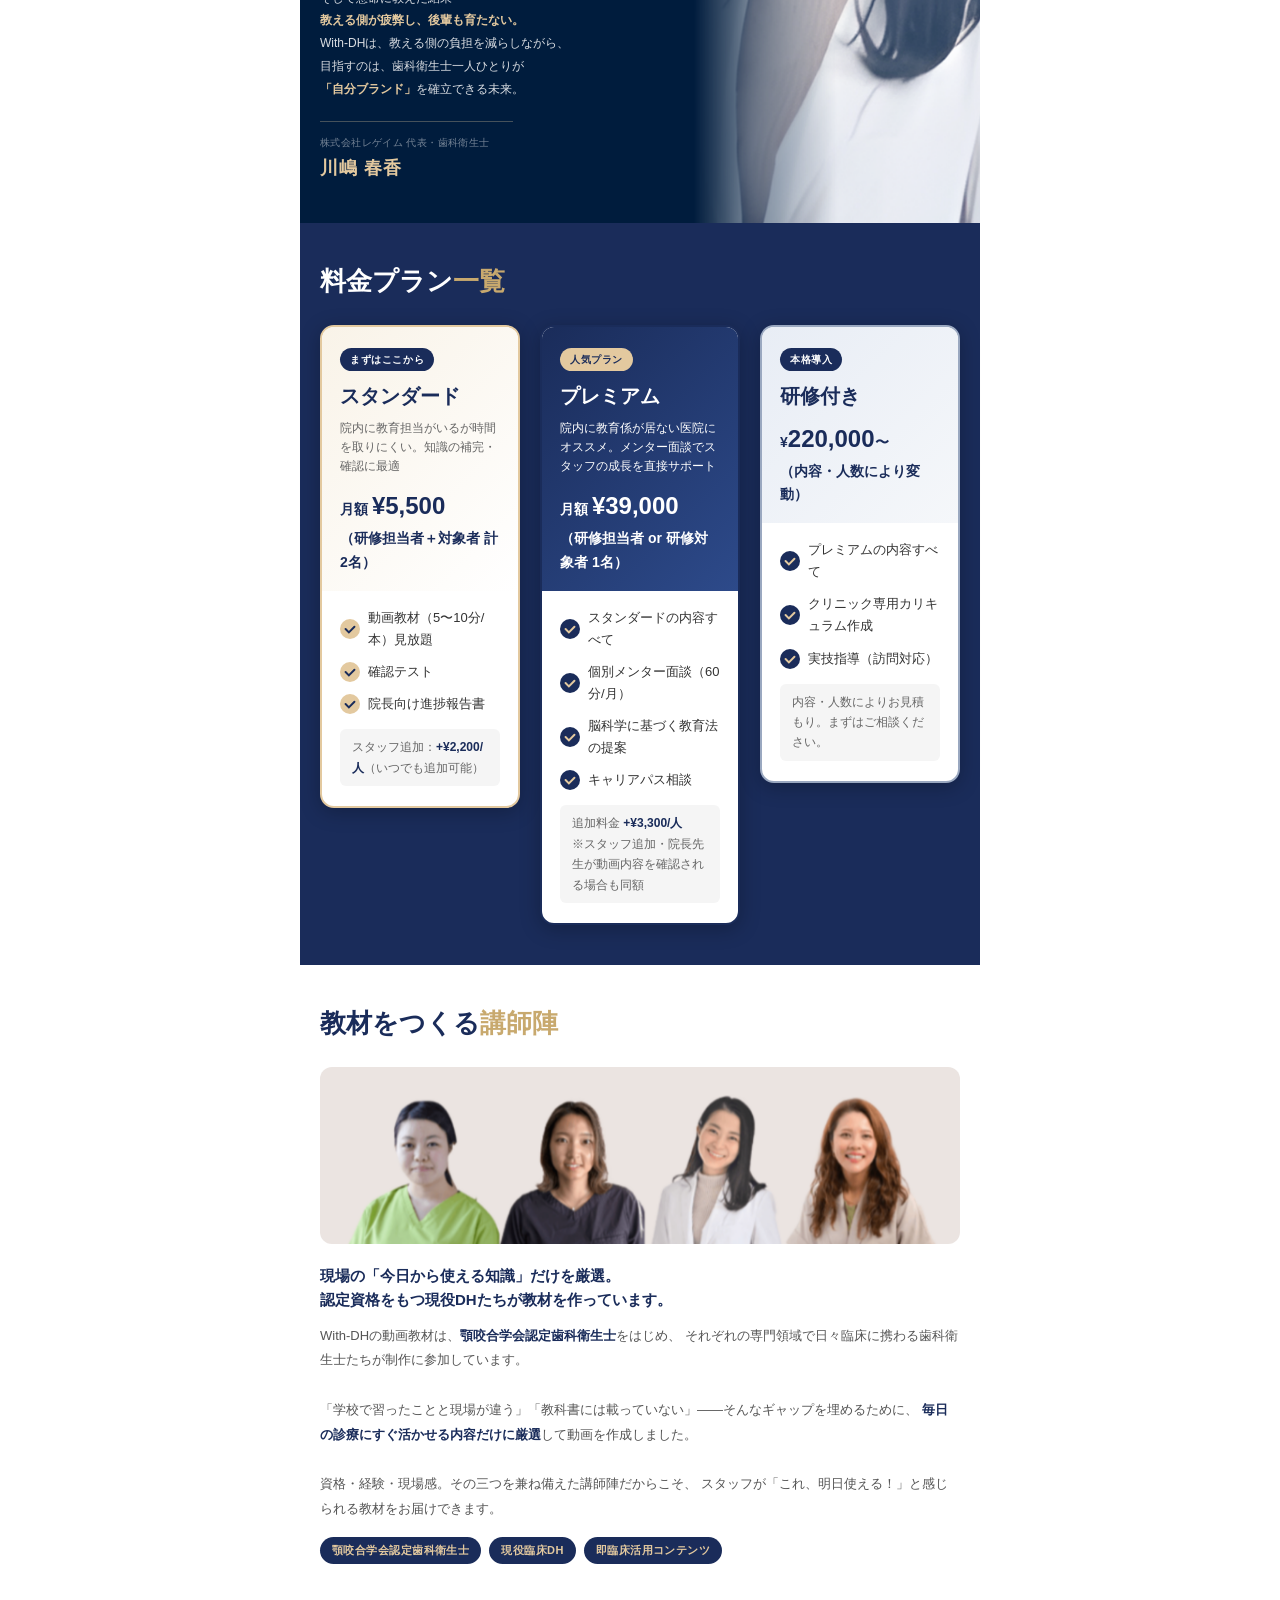
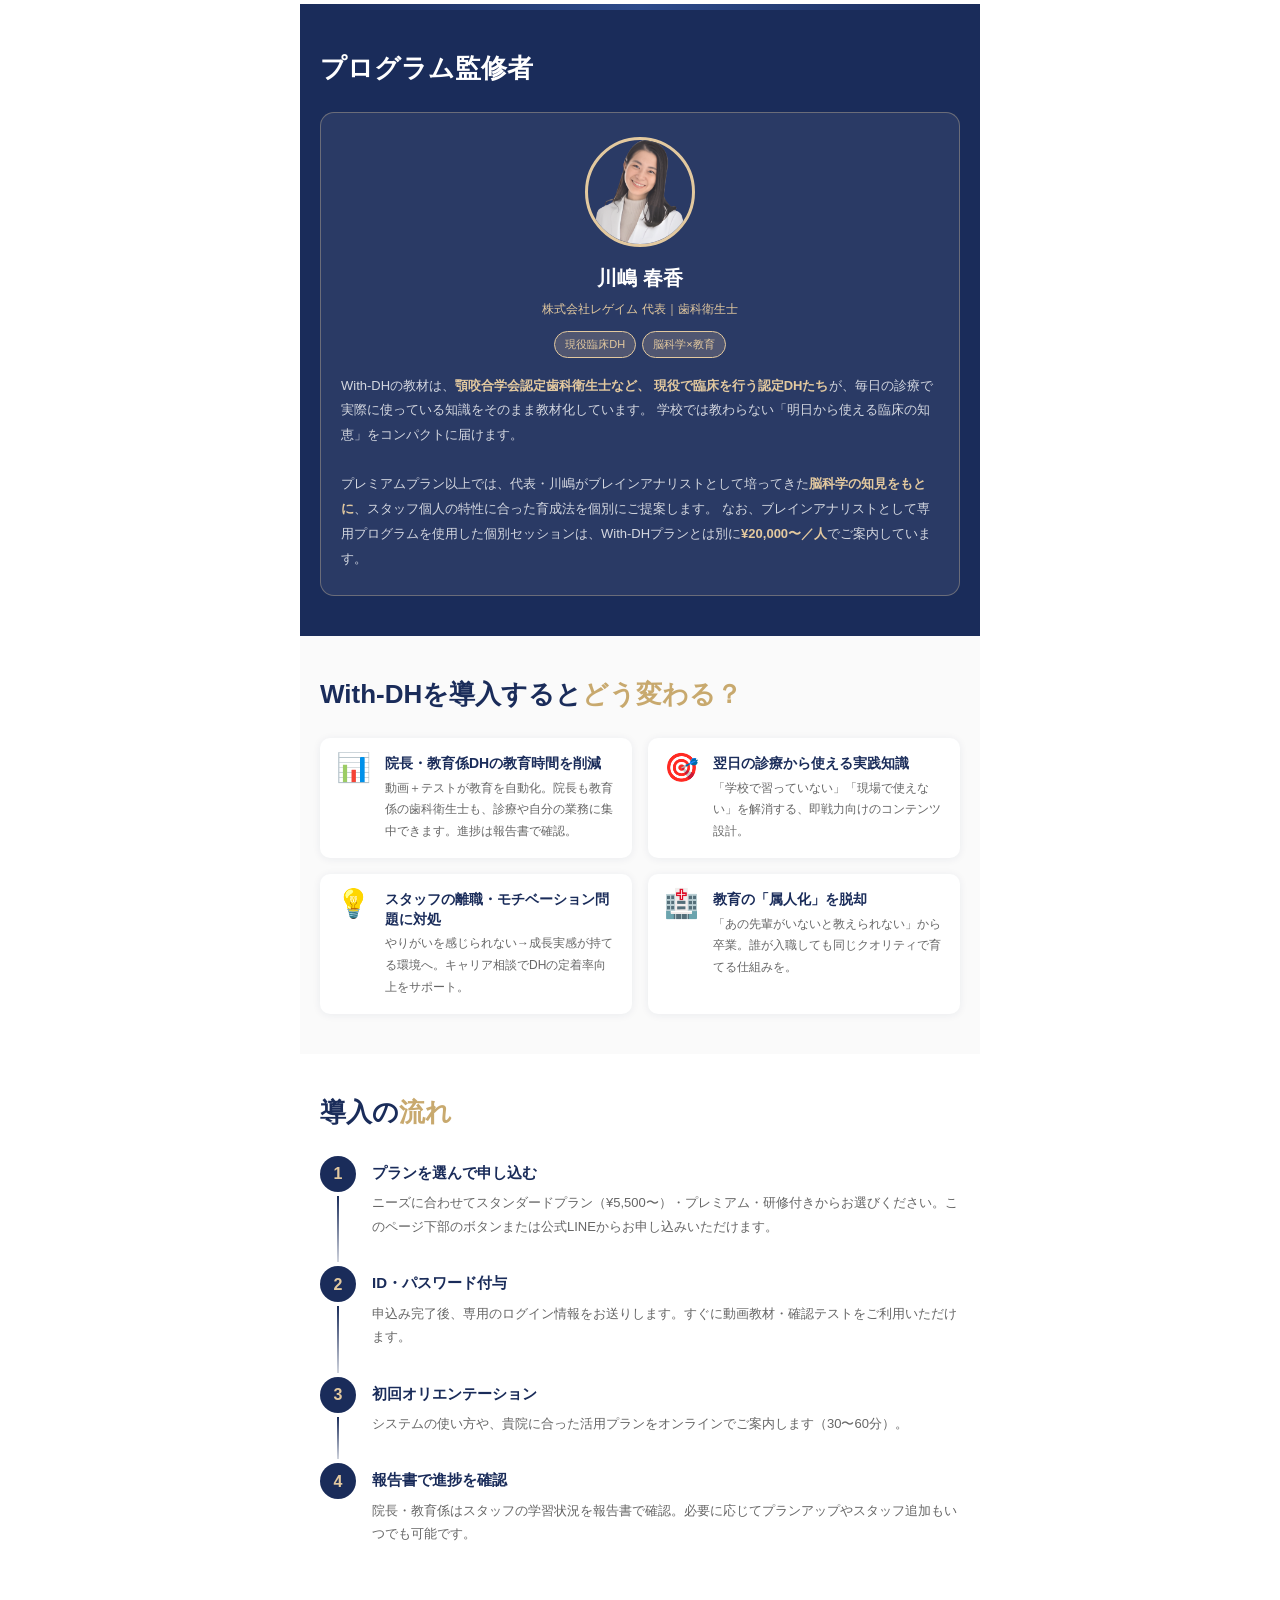
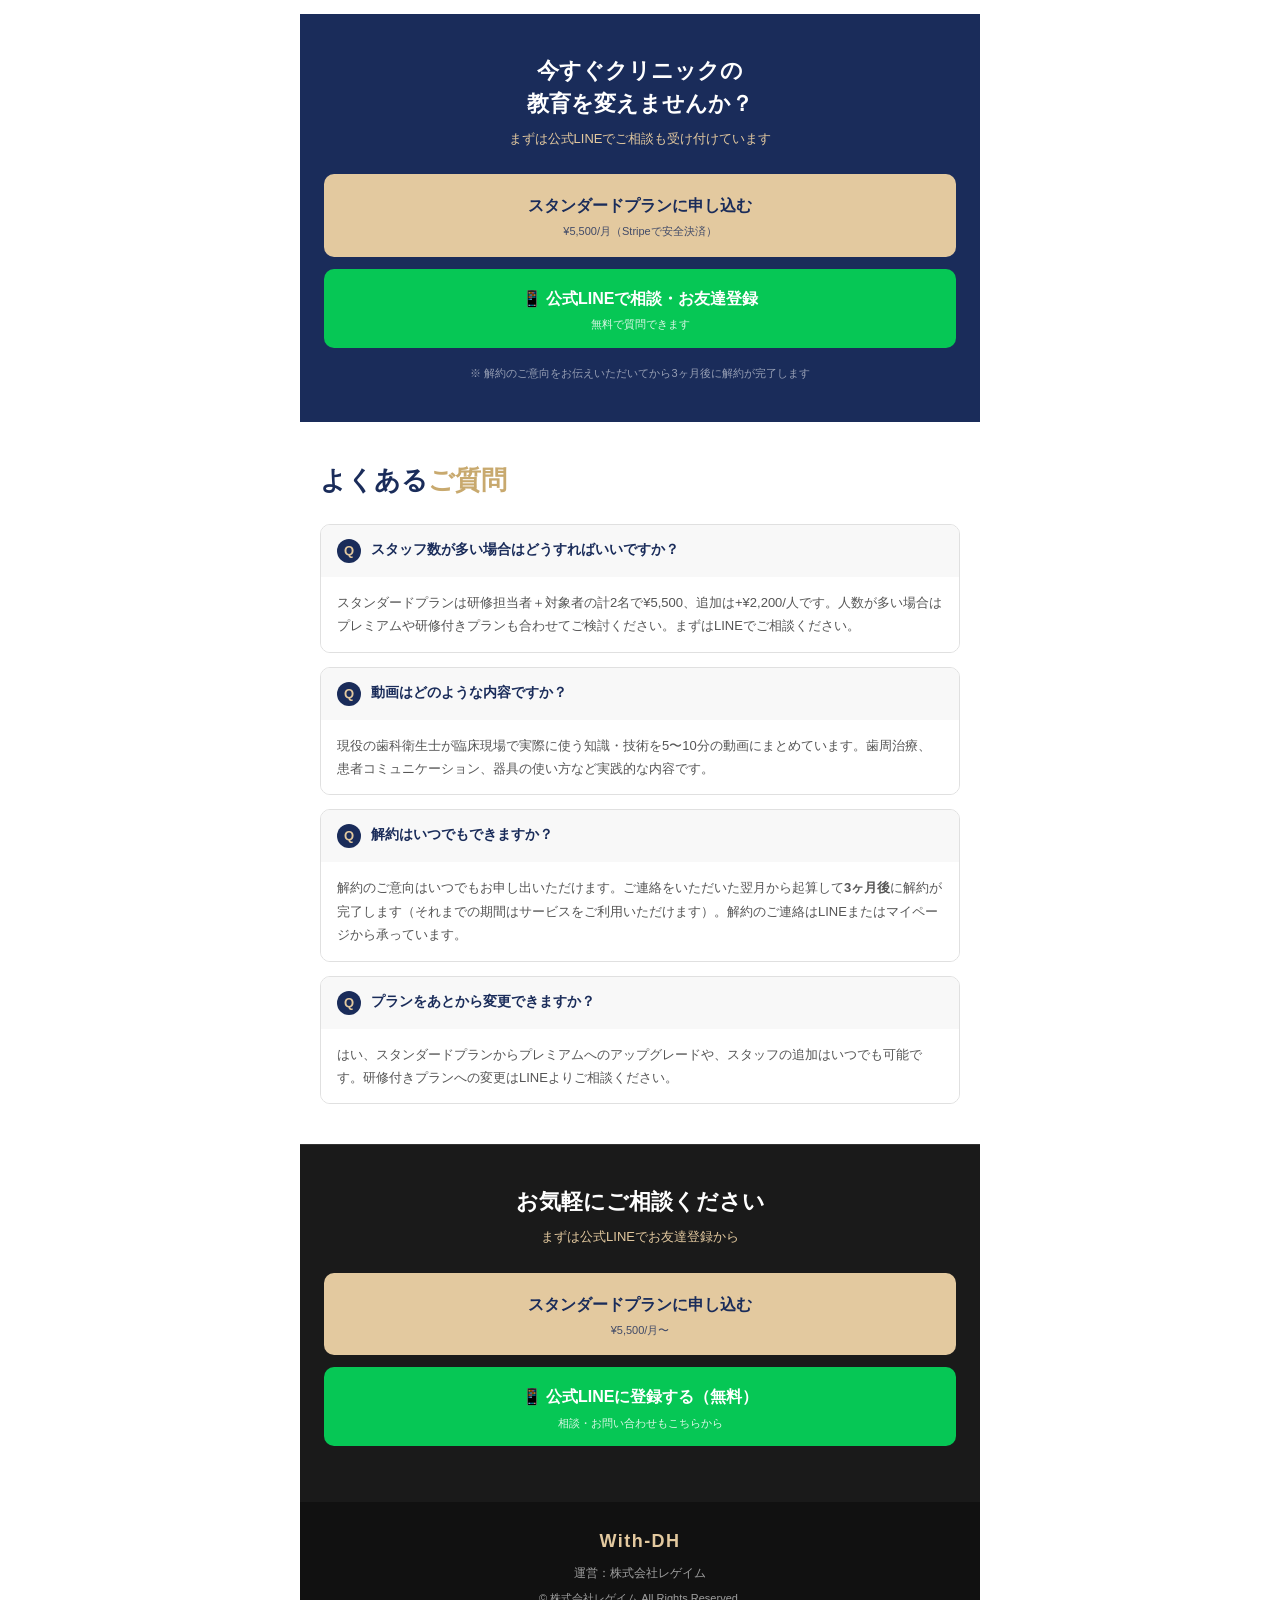
==== commit bc4311db: "Add files via upload" ====
--- a/index.html
+++ b/index.html
@@ -374,7 +374,7 @@
               キャリアパス相談
             </li>
           </ul>
-          <div class="add-price">スタッフ追加：<strong>+¥3,300/人</strong></div>
+          <div class="add-price">追加料金 <strong>+¥3,300/人</strong><br>※スタッフ追加・院長先生が動画内容を確認される場合も同額</div>
         </div>
       </div>
 
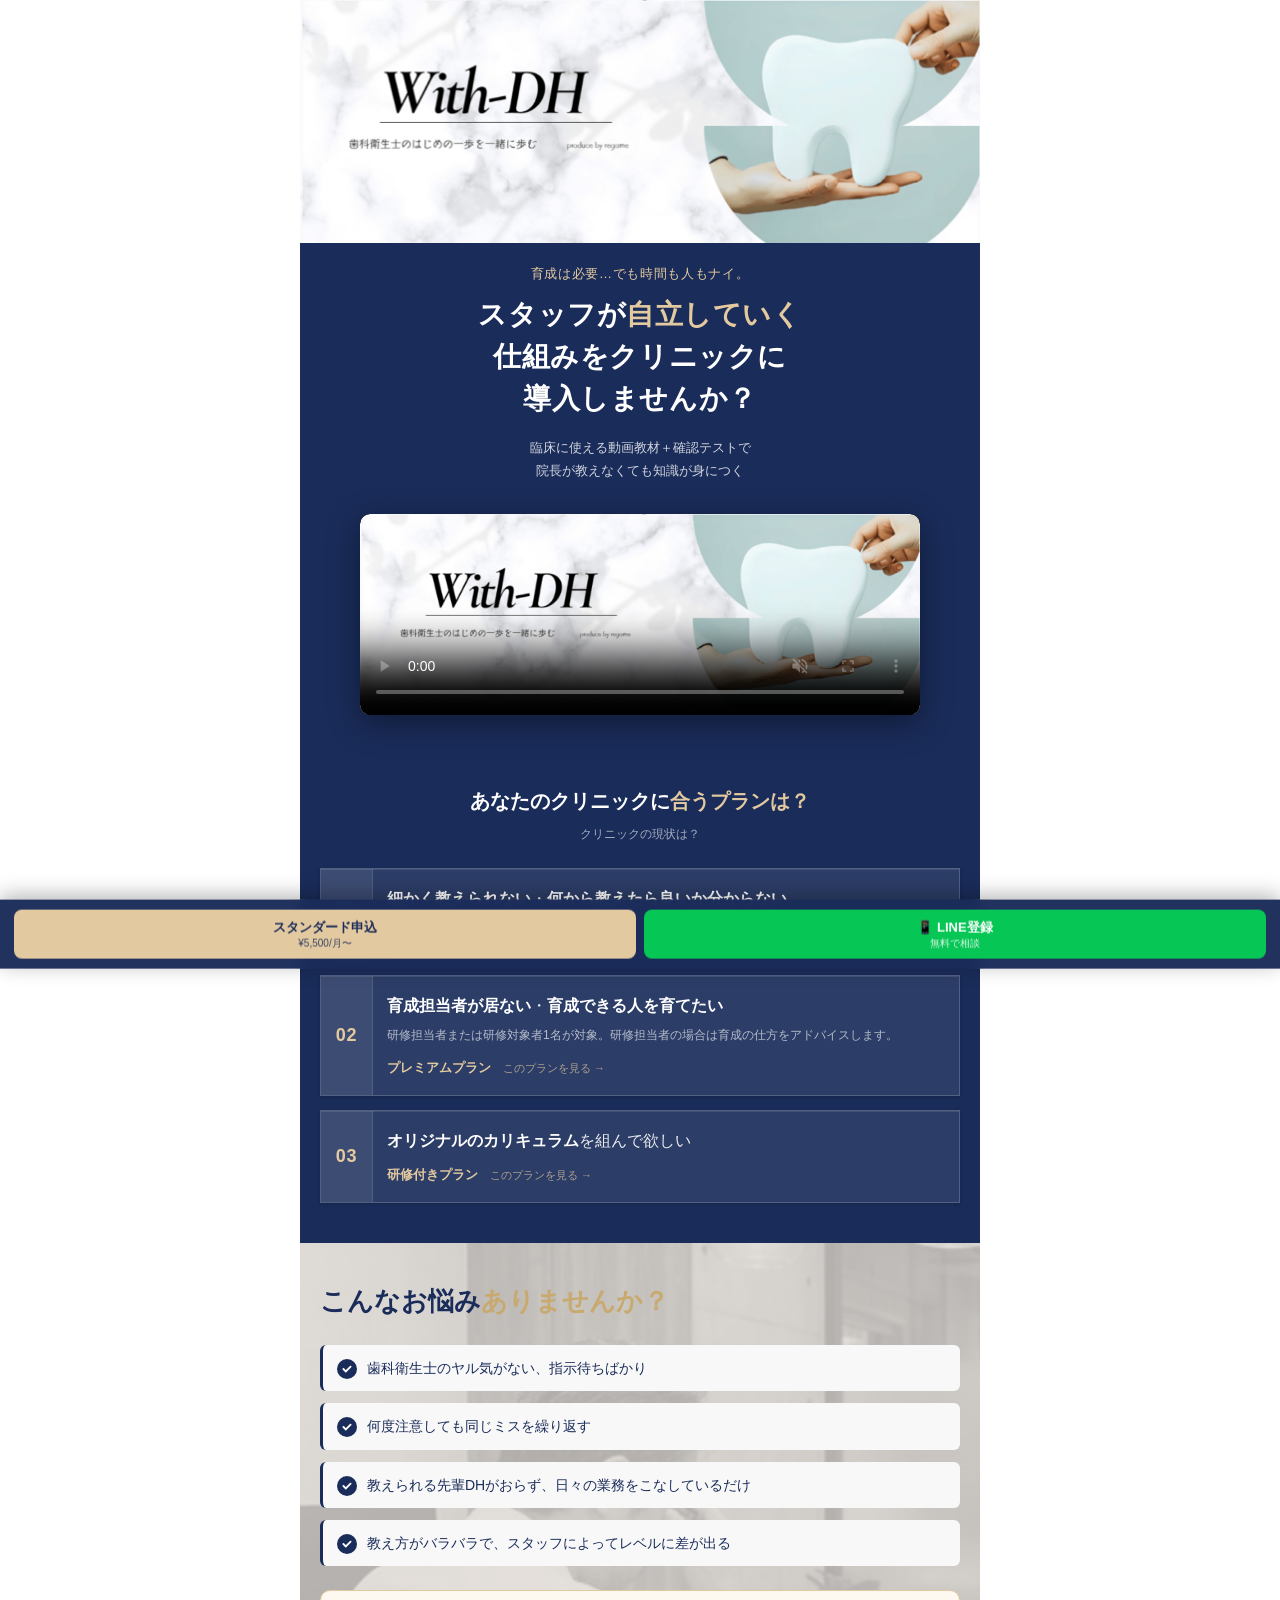
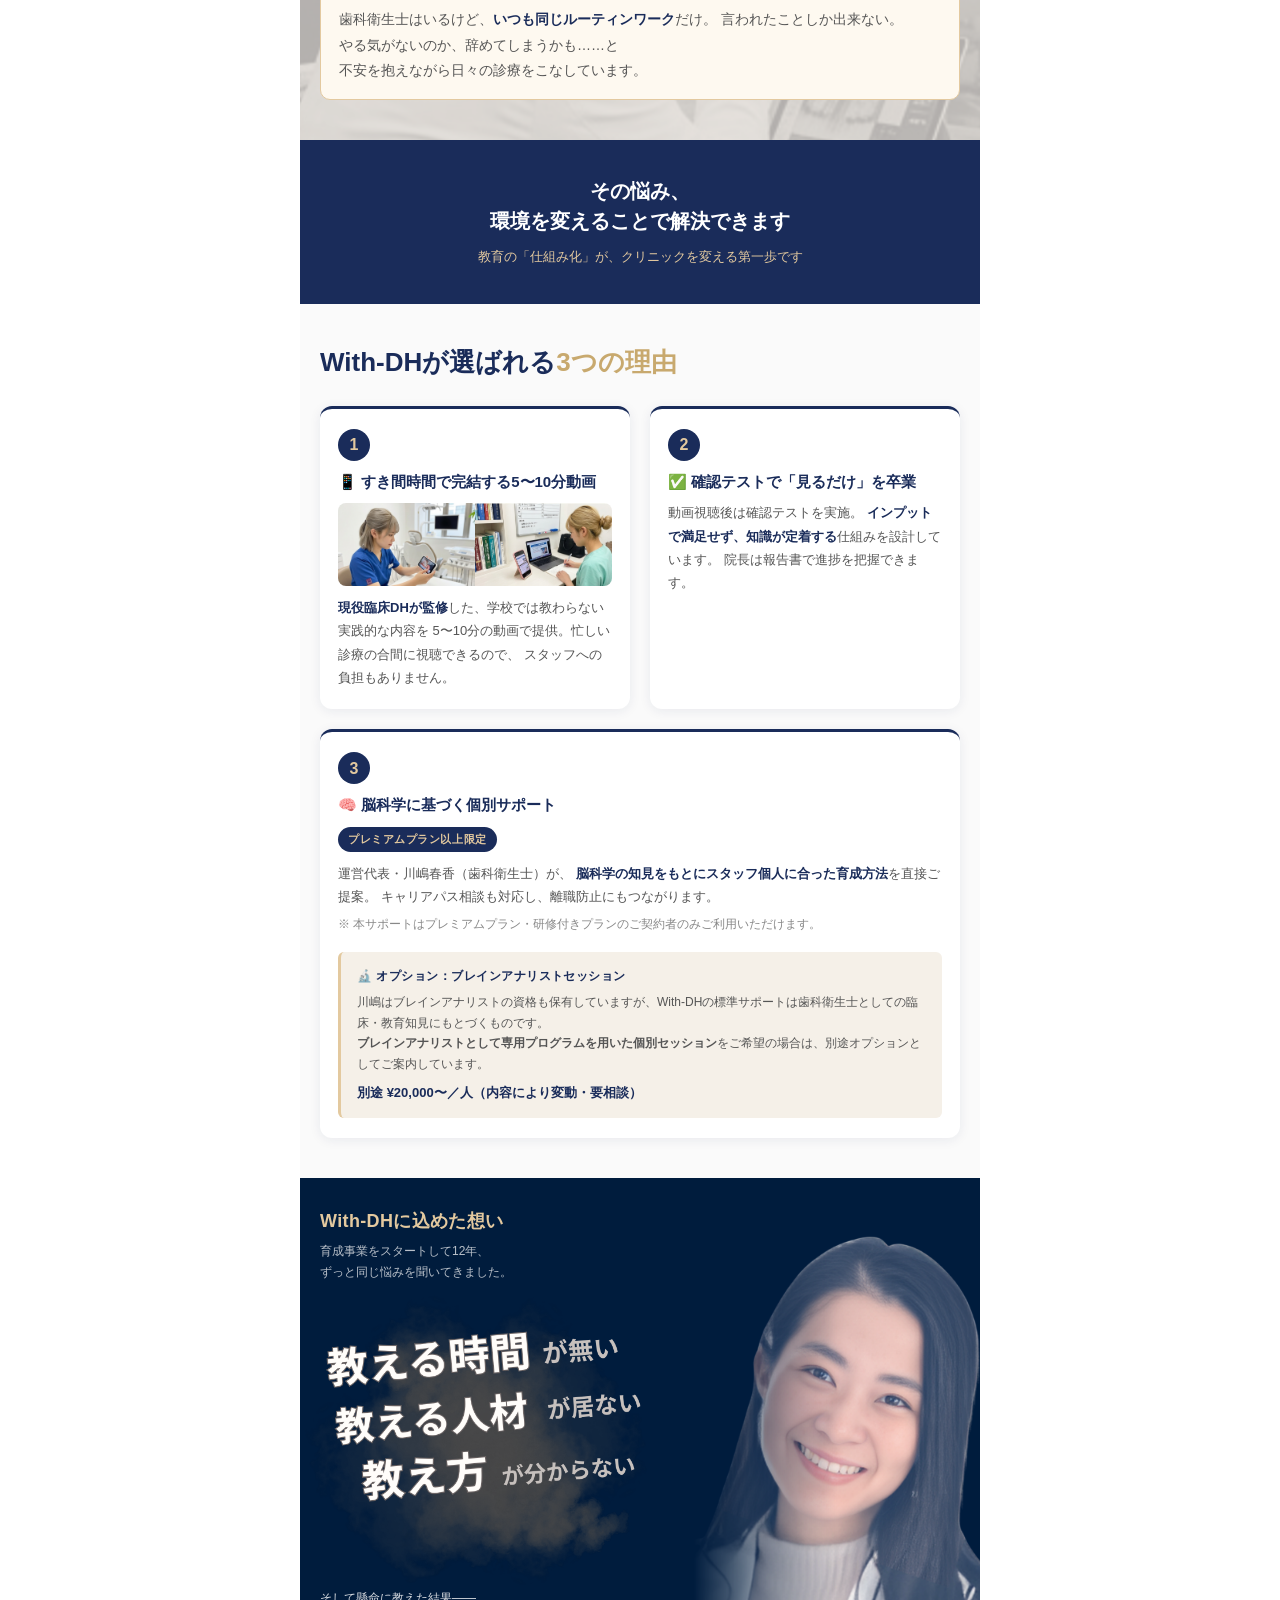
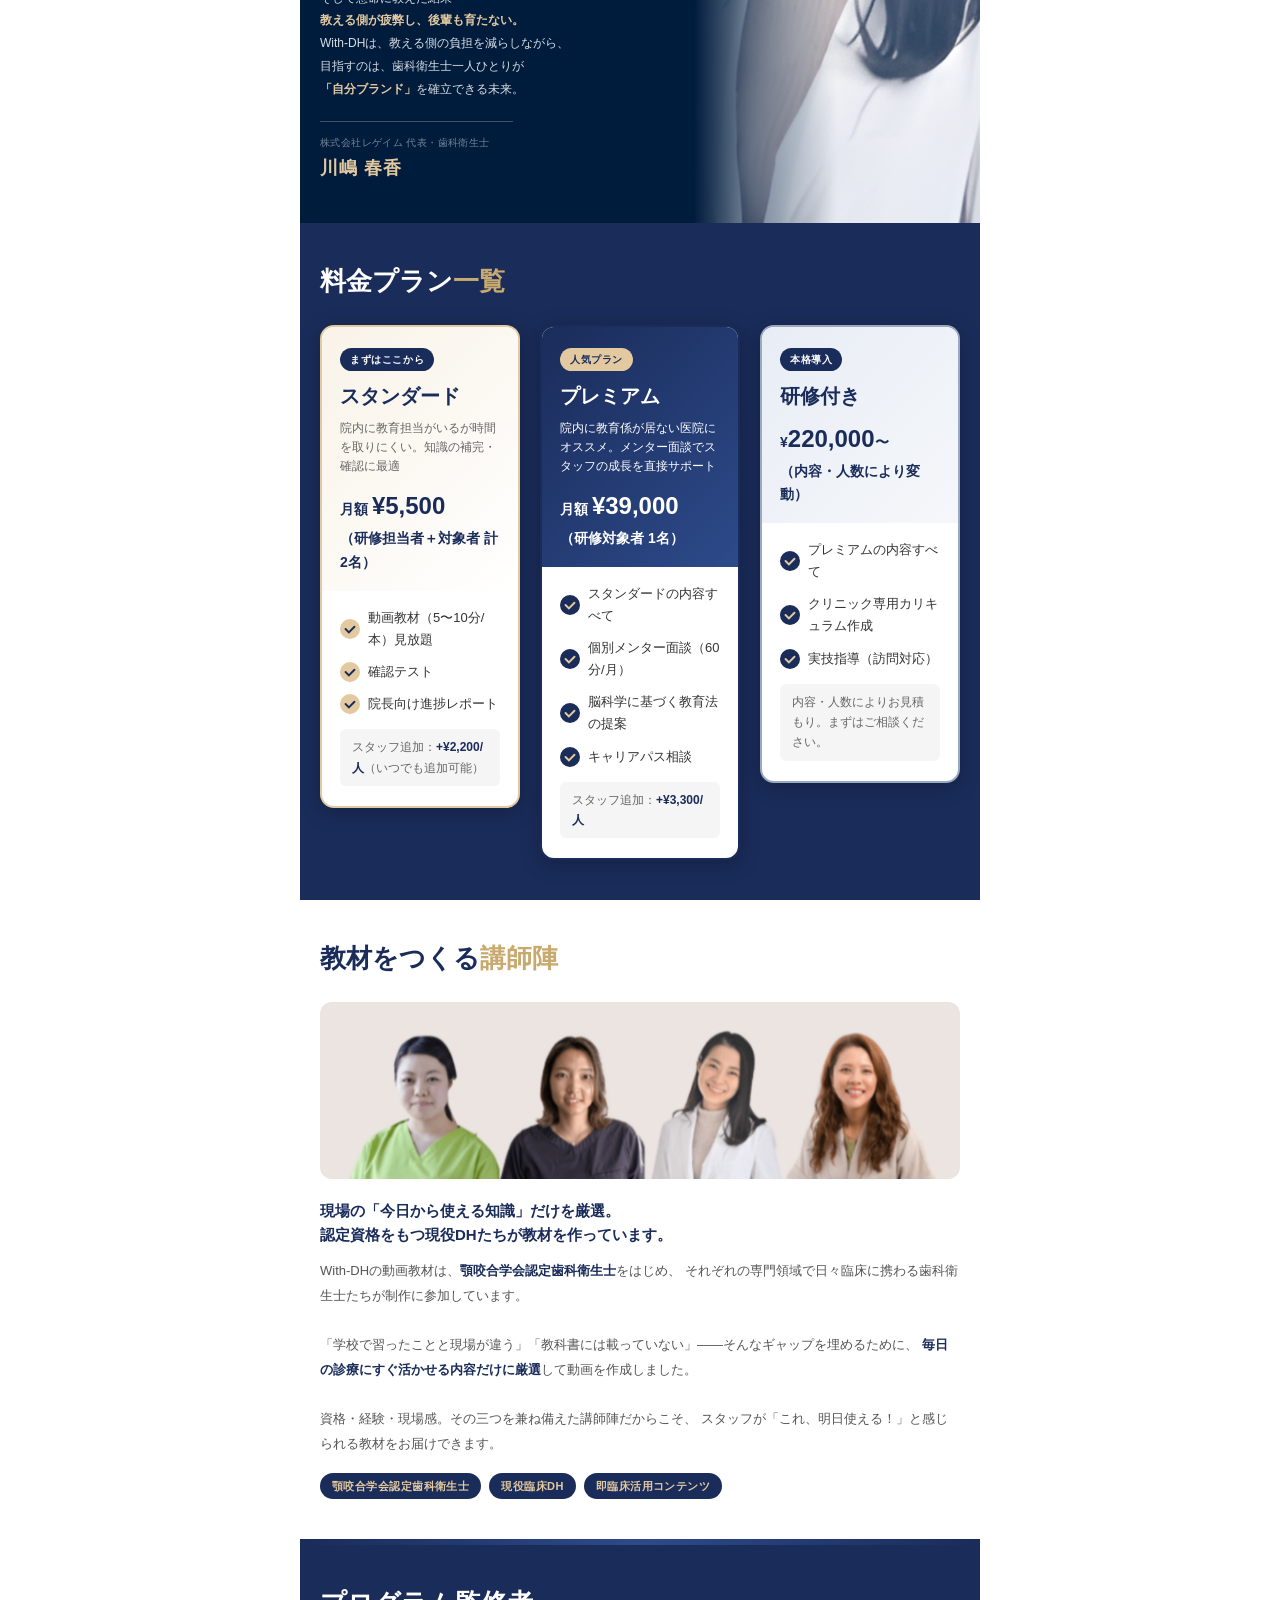
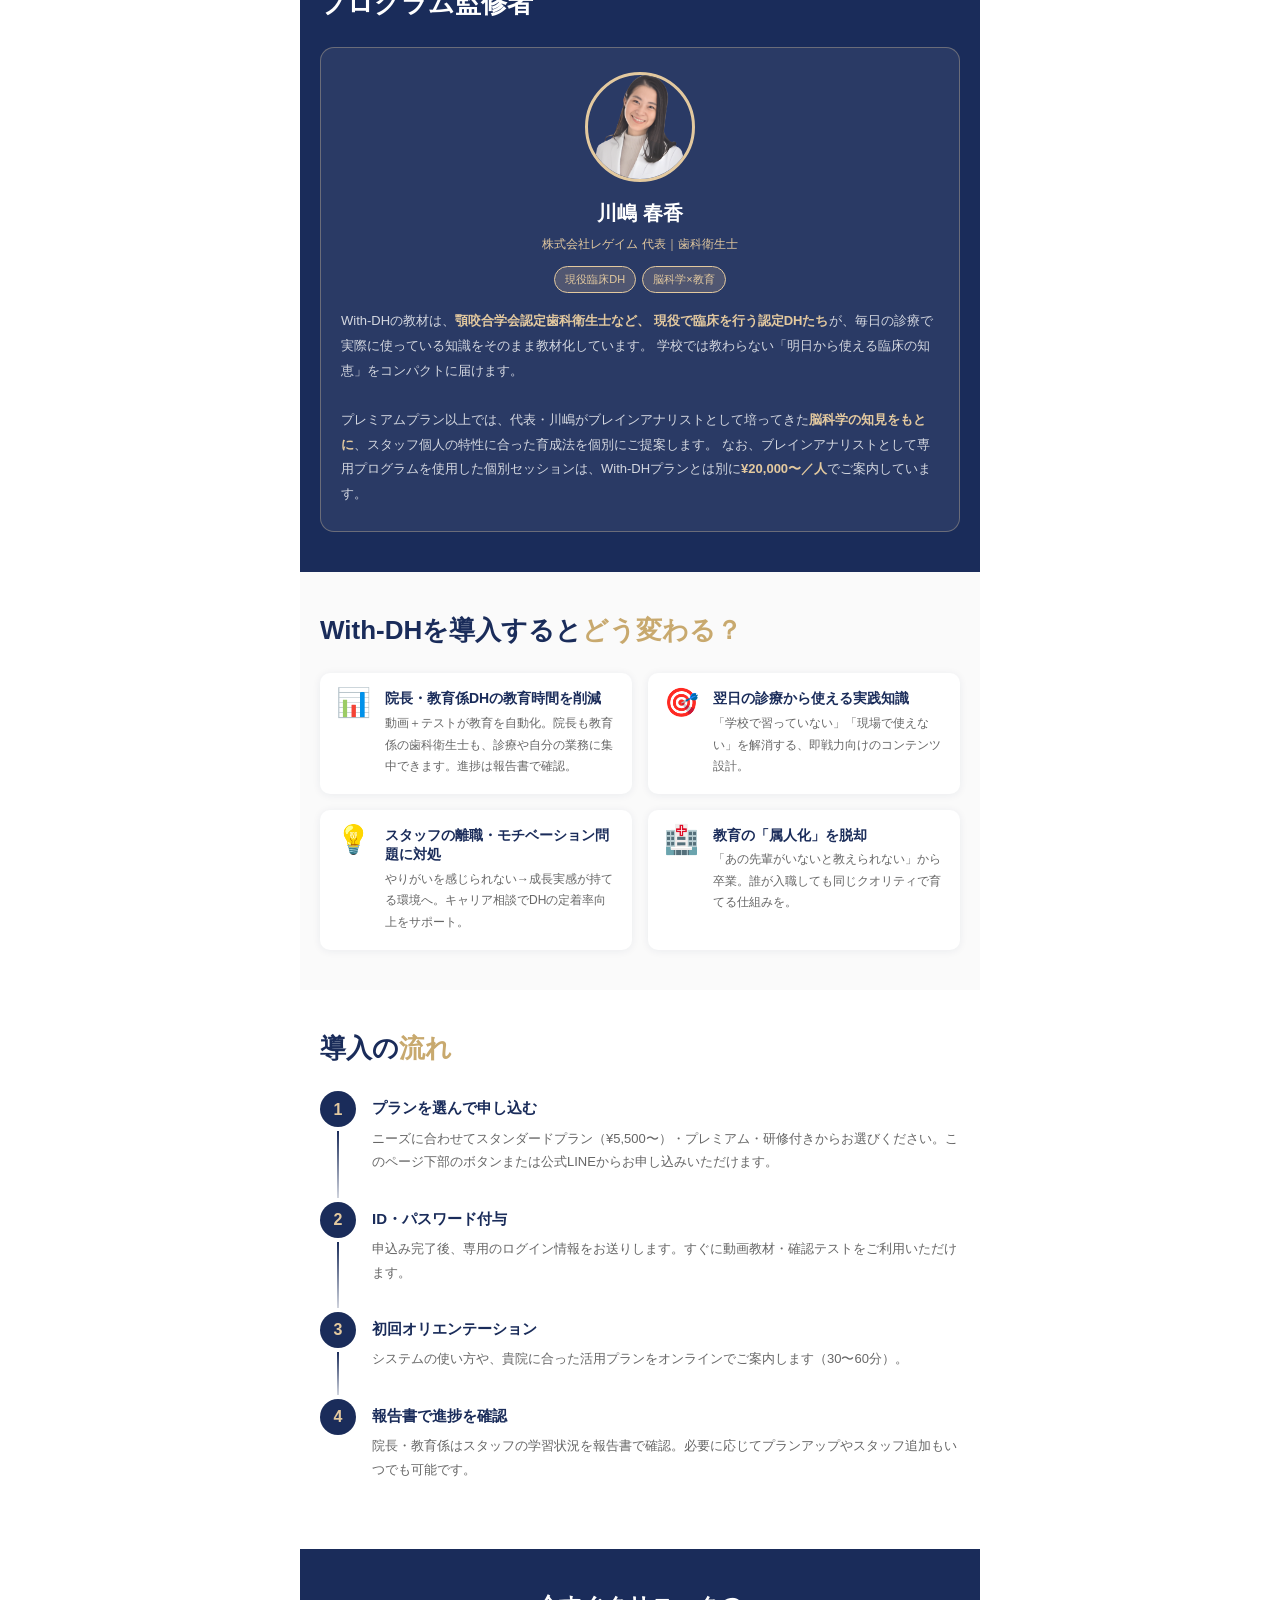
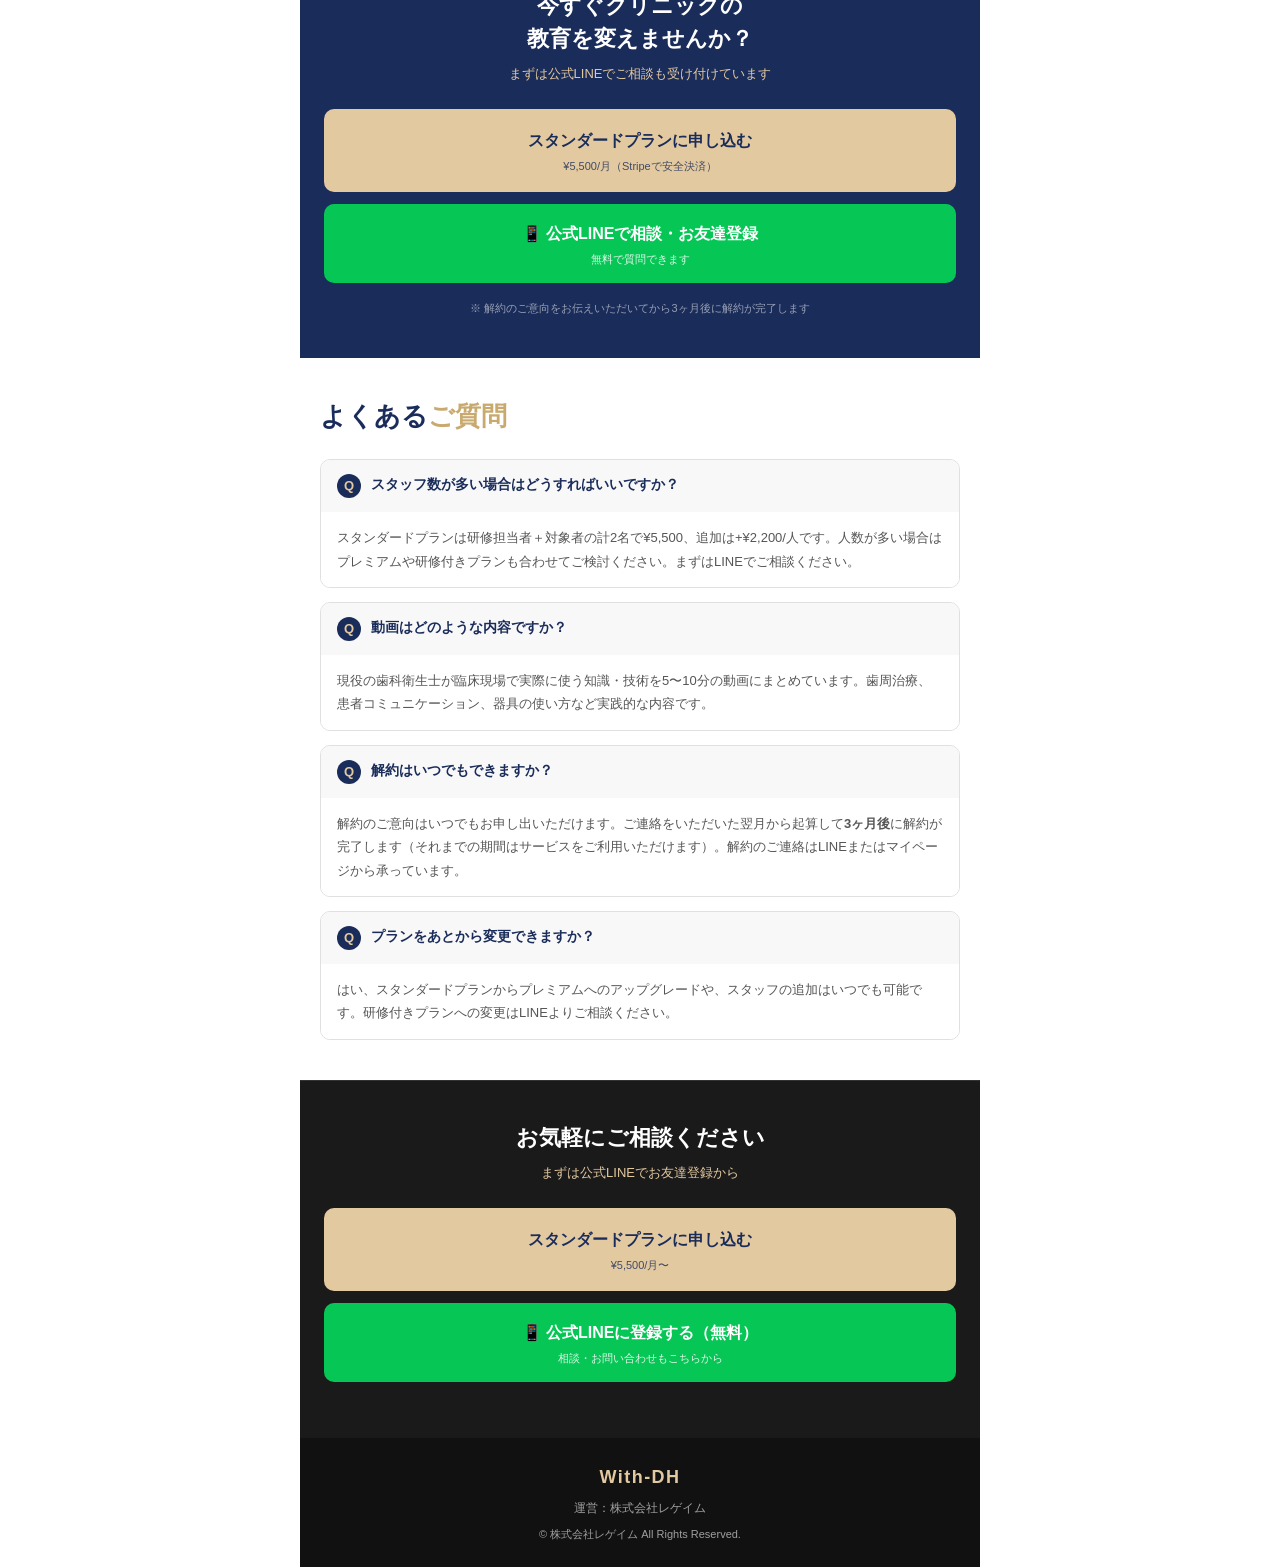
==== commit e5c2f5cd: "Add files via upload" ====
--- a/index.html
+++ b/index.html
@@ -328,7 +328,7 @@
                 <circle cx="9" cy="9" r="9" fill="#E3C99F"/>
                 <path d="M5 9l3 3 5-5" stroke="#1A2C5A" stroke-width="1.8" fill="none" stroke-linecap="round"/>
               </svg>
-              院長向け進捗報告書
+              院長向け進捗レポート
             </li>
           </ul>
           <div class="add-price">スタッフ追加：<strong>+¥2,200/人</strong>（いつでも追加可能）</div>
@@ -341,7 +341,7 @@
           <div class="plan-rec">人気プラン</div>
           <div class="plan-name">プレミアム</div>
           <div class="plan-tagline">院内に教育係が居ない医院にオススメ。メンター面談でスタッフの成長を直接サポート</div>
-          <div class="plan-price">月額 <strong>¥39,000</strong><br>（研修担当者 or 研修対象者 1名）</div>
+          <div class="plan-price">月額 <strong>¥39,000</strong><br>（研修対象者 1名）</div>
         </div>
         <div class="plan-body">
           <ul class="plan-features">
@@ -374,7 +374,7 @@
               キャリアパス相談
             </li>
           </ul>
-          <div class="add-price">追加料金 <strong>+¥3,300/人</strong><br>※スタッフ追加・院長先生が動画内容を確認される場合も同額</div>
+          <div class="add-price">スタッフ追加：<strong>+¥3,300/人</strong></div>
         </div>
       </div>
 
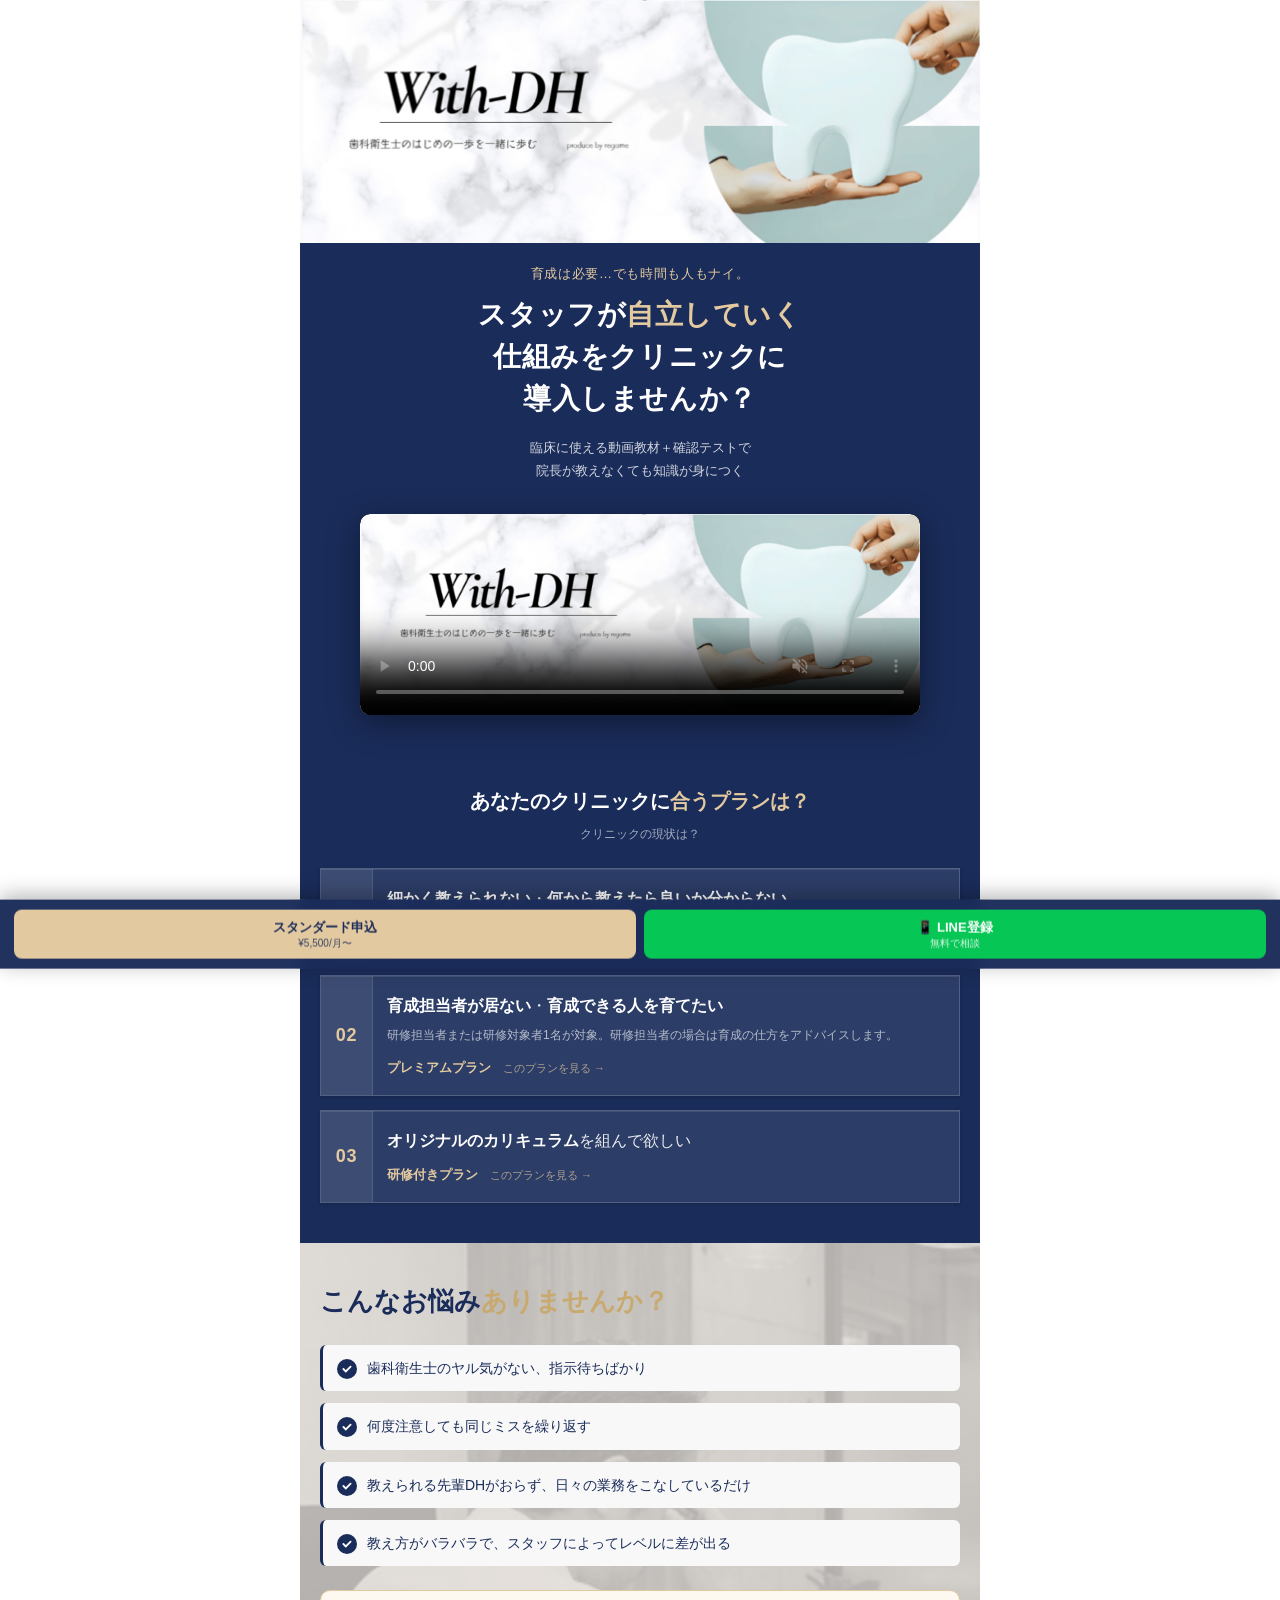
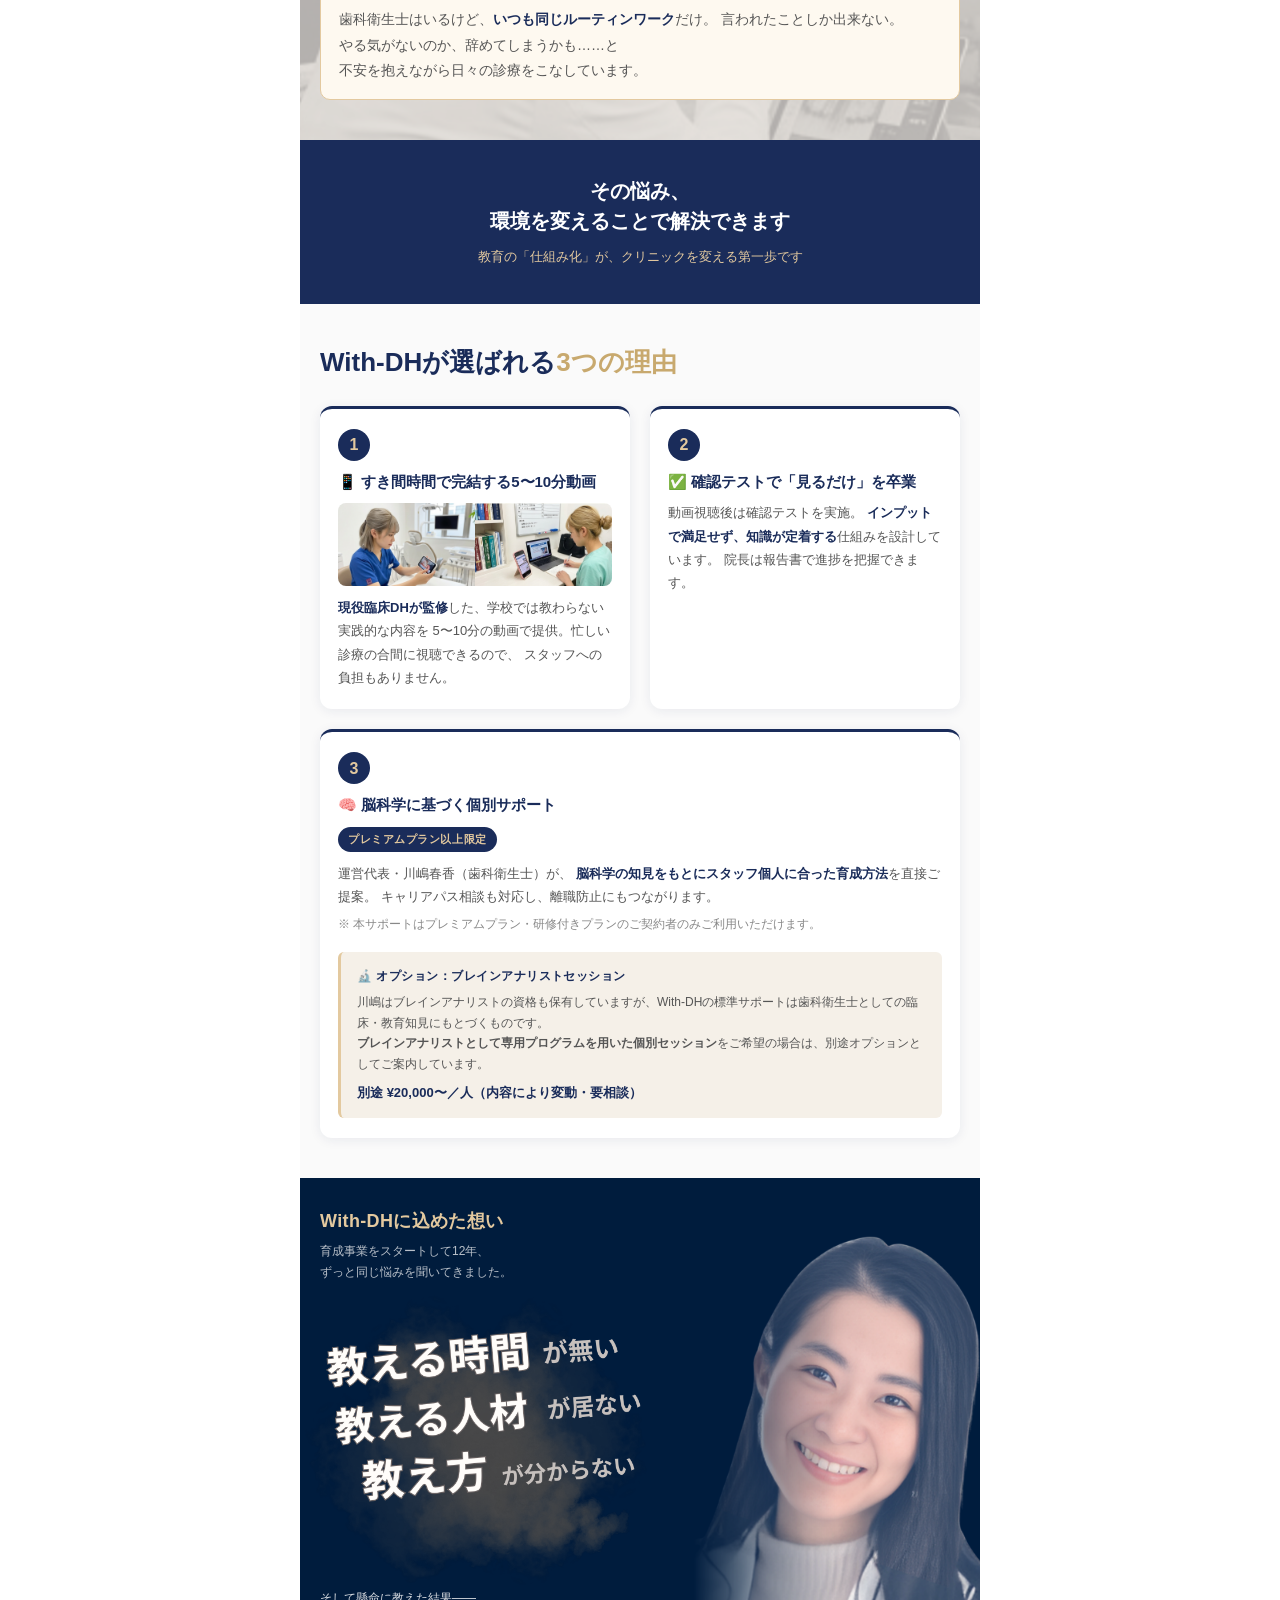
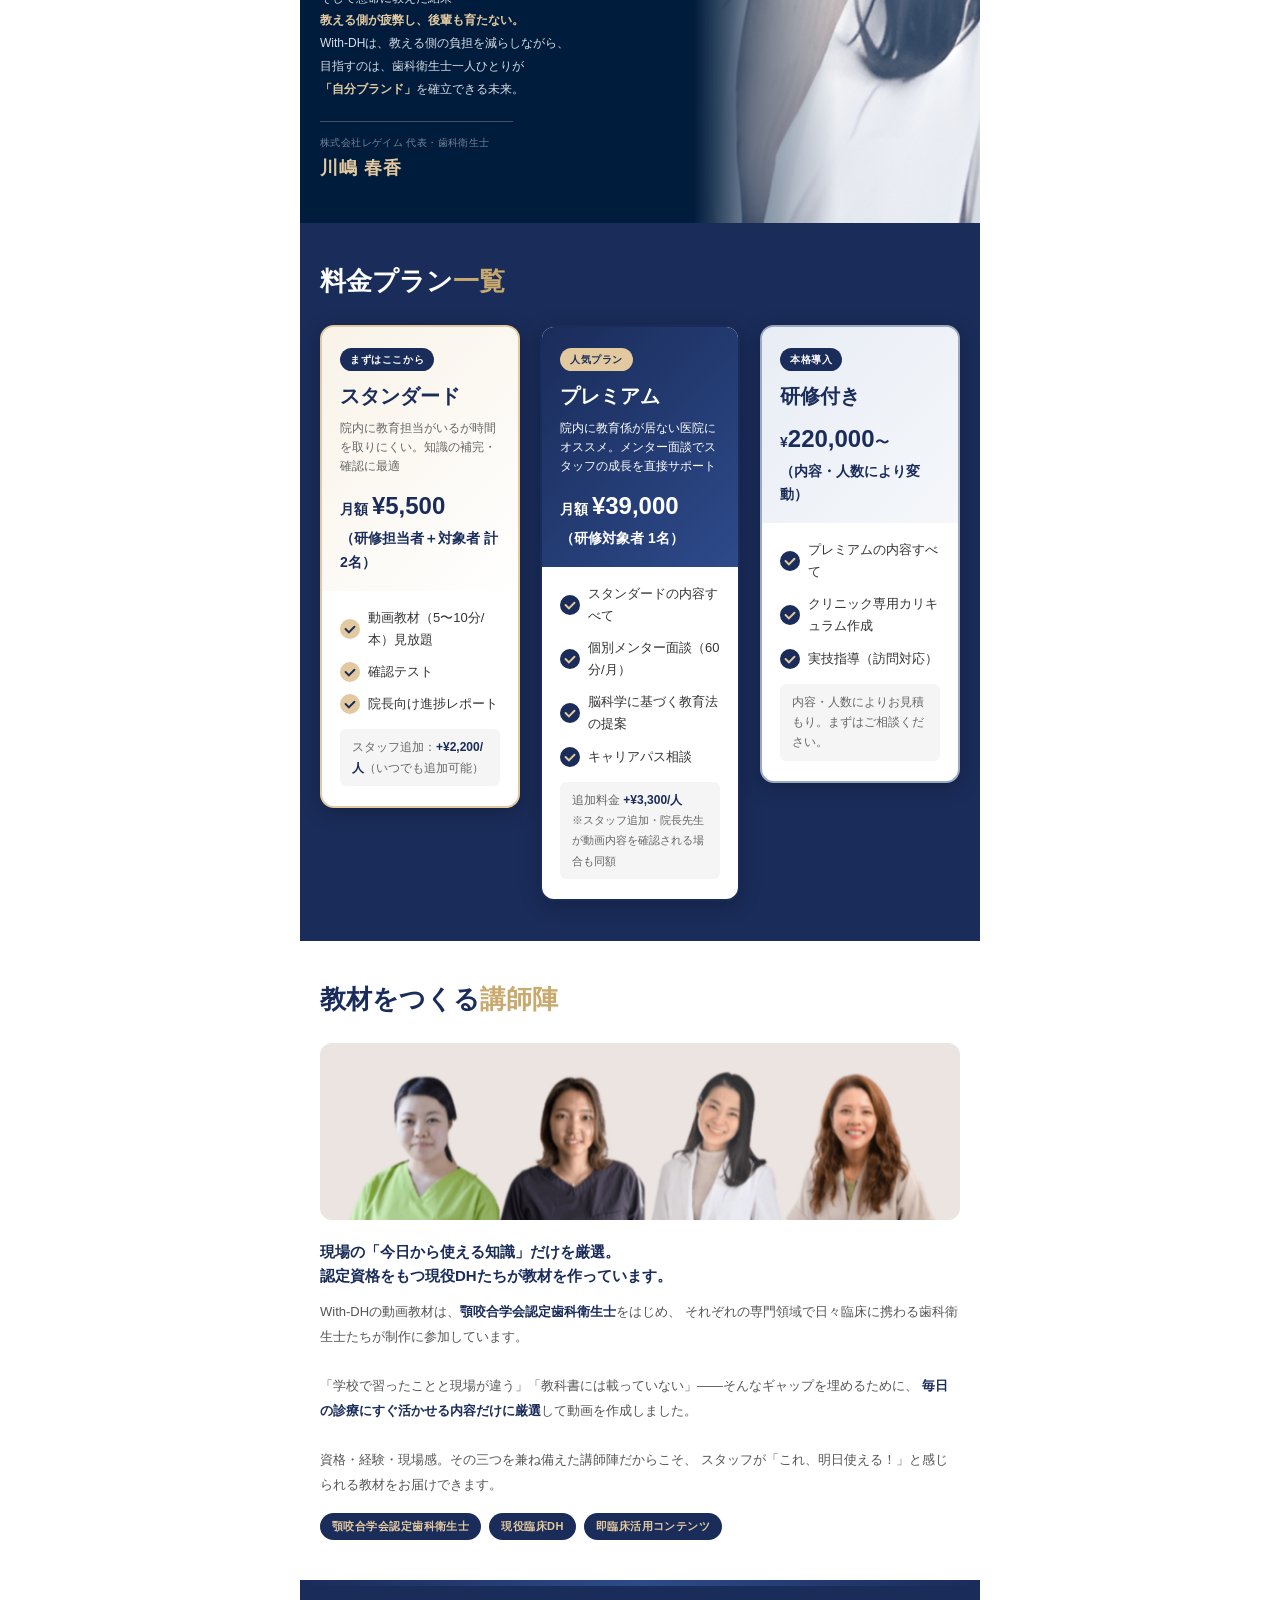
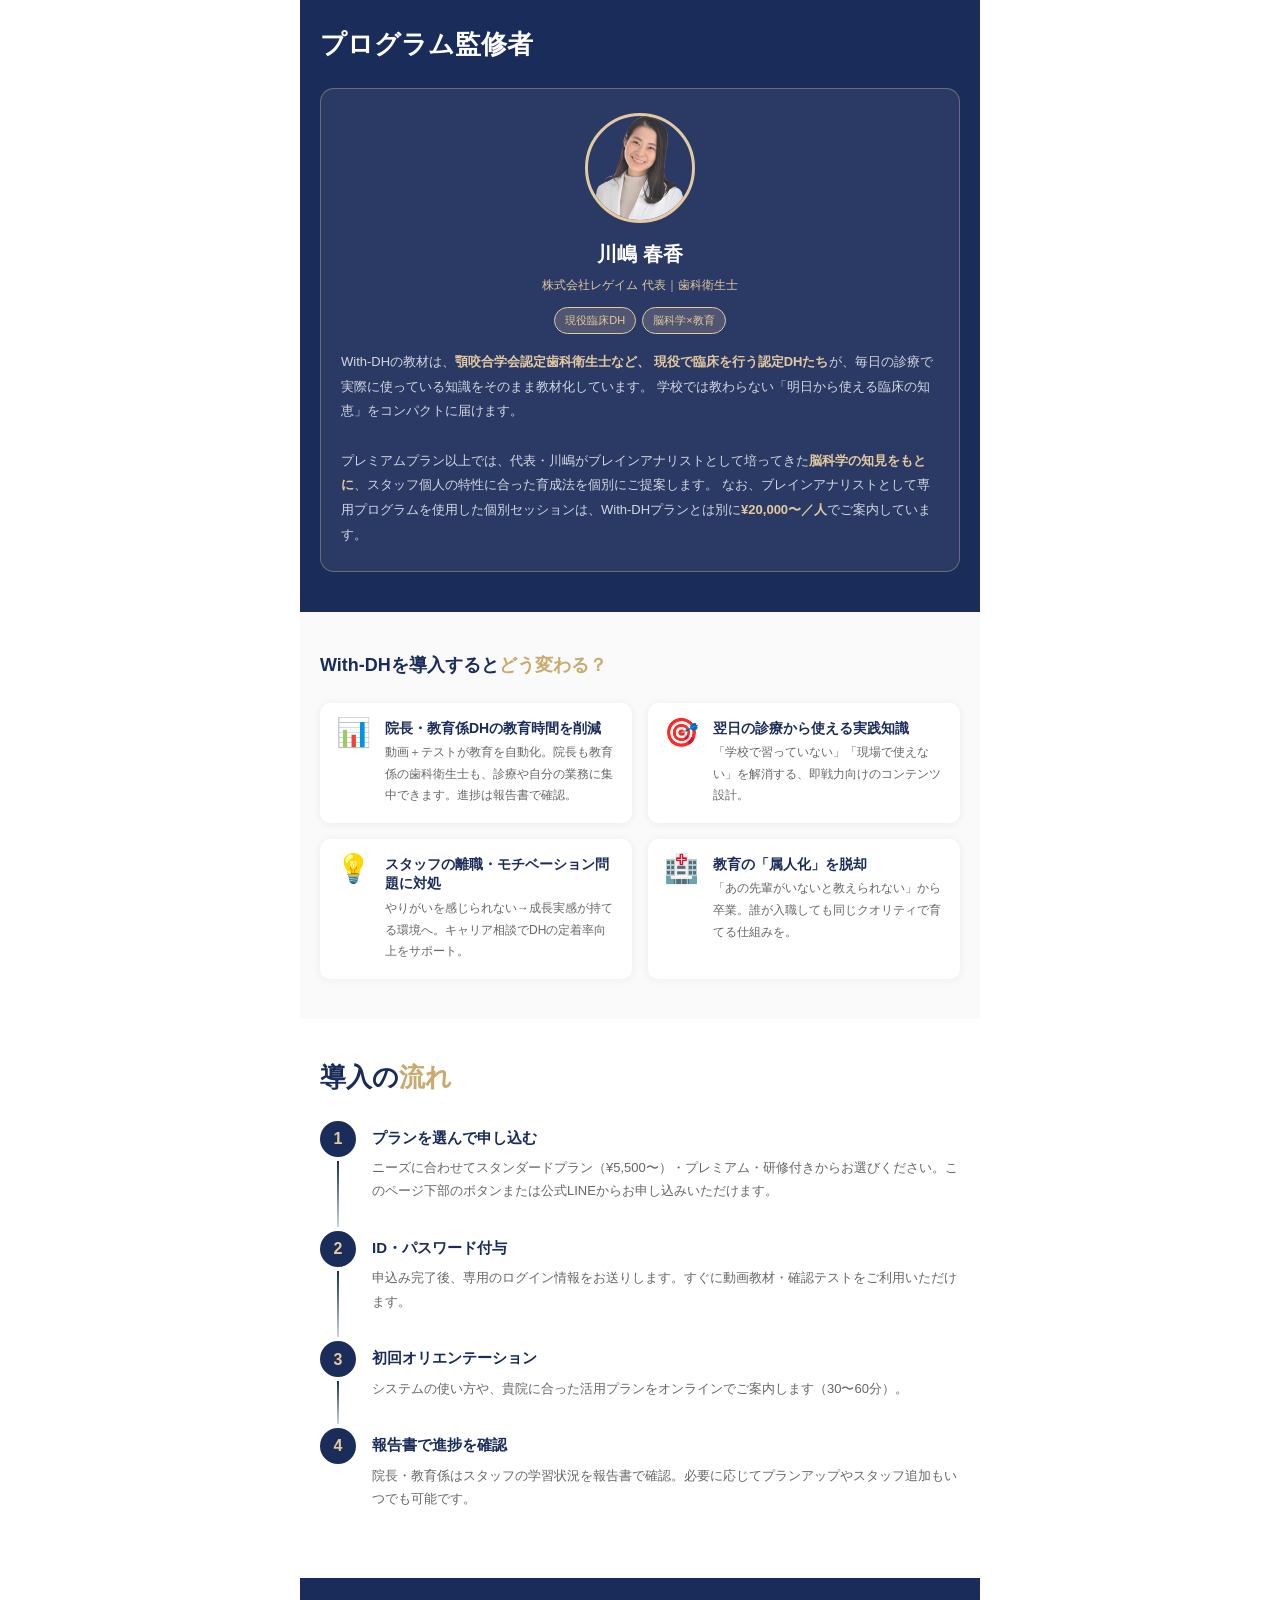
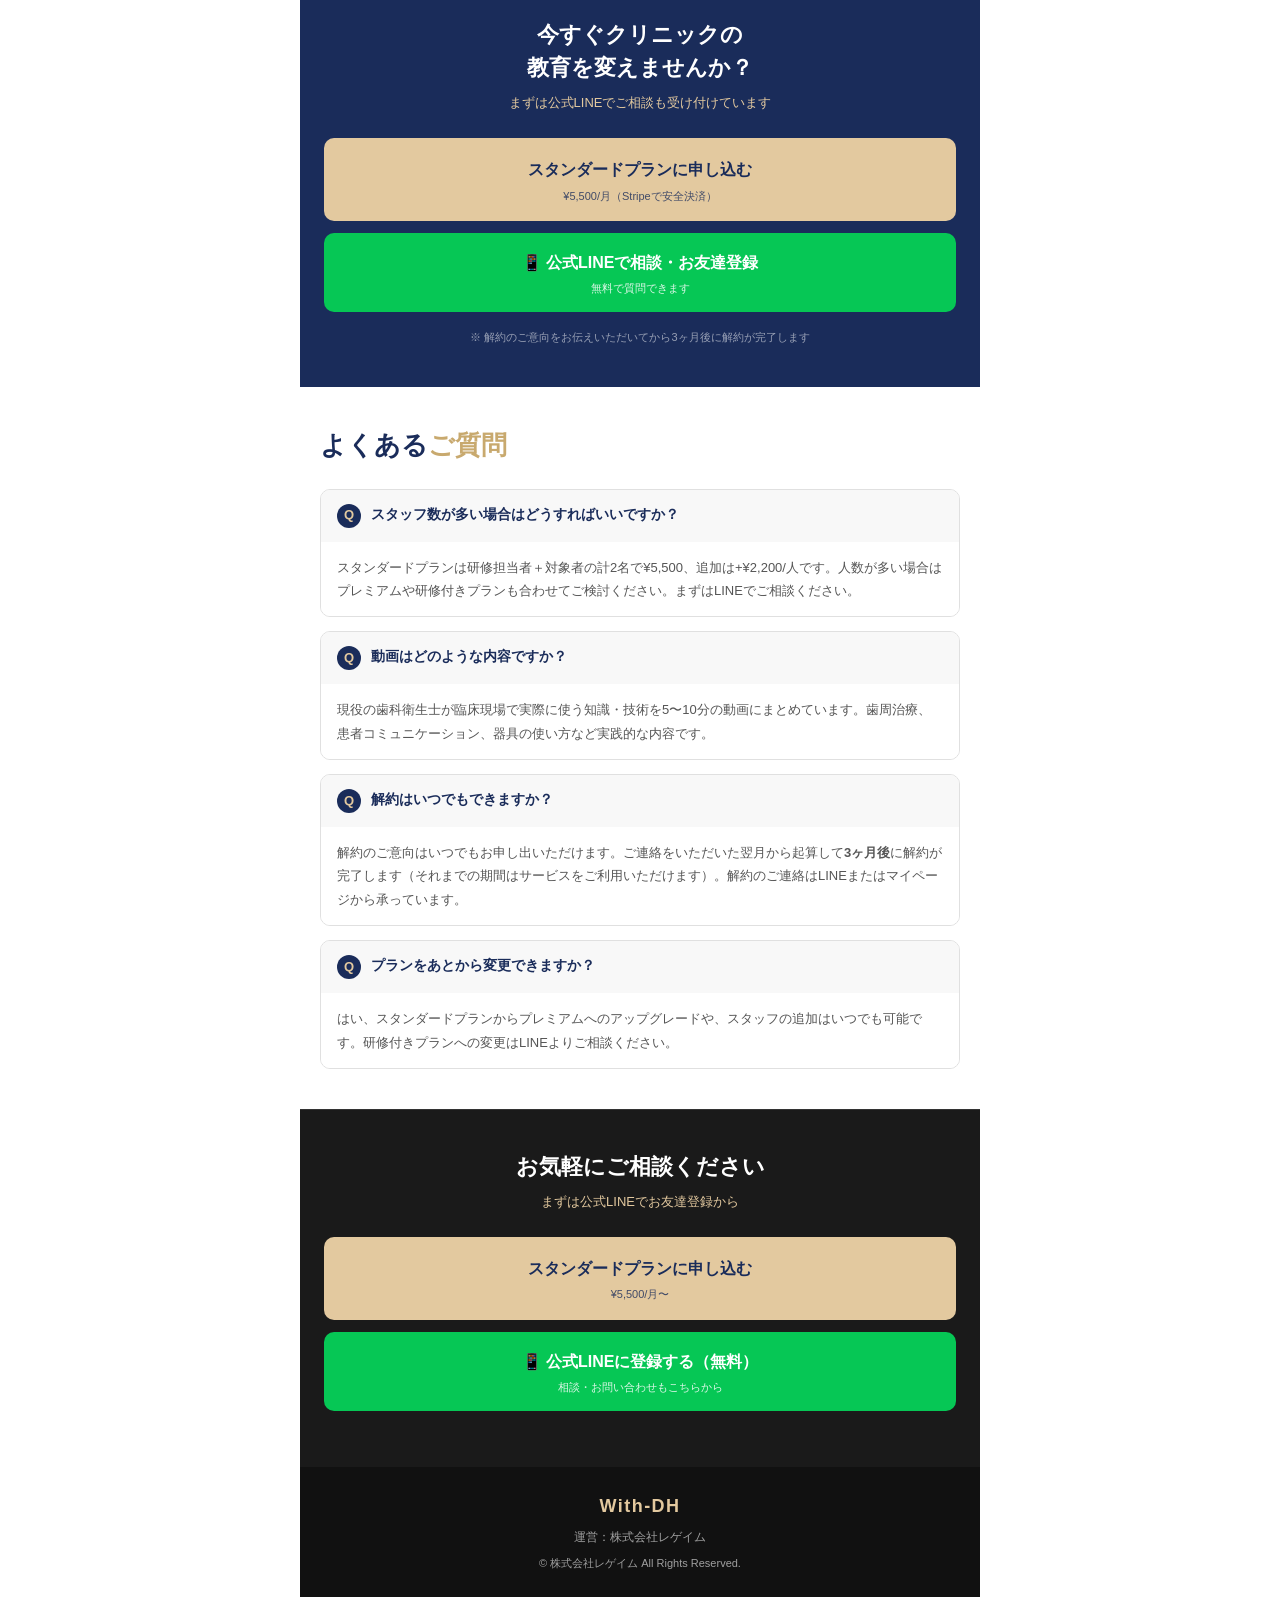
==== commit ad52bac0: "Add files via upload" ====
--- a/index.html
+++ b/index.html
@@ -374,7 +374,7 @@
               キャリアパス相談
             </li>
           </ul>
-          <div class="add-price">スタッフ追加：<strong>+¥3,300/人</strong></div>
+          <div class="add-price">追加料金 <strong>+¥3,300/人</strong><br><span style="font-size:11px;">※スタッフ追加・院長先生が動画内容を確認される場合も同額</span></div>
         </div>
       </div>
 
--- a/style.css
+++ b/style.css
@@ -1032,6 +1032,10 @@
   background: #FAFAFA;
 }
 
+.why .section-title {
+  font-size: 18px;
+}
+
 .why-grid {
   display: flex;
   flex-direction: column;
